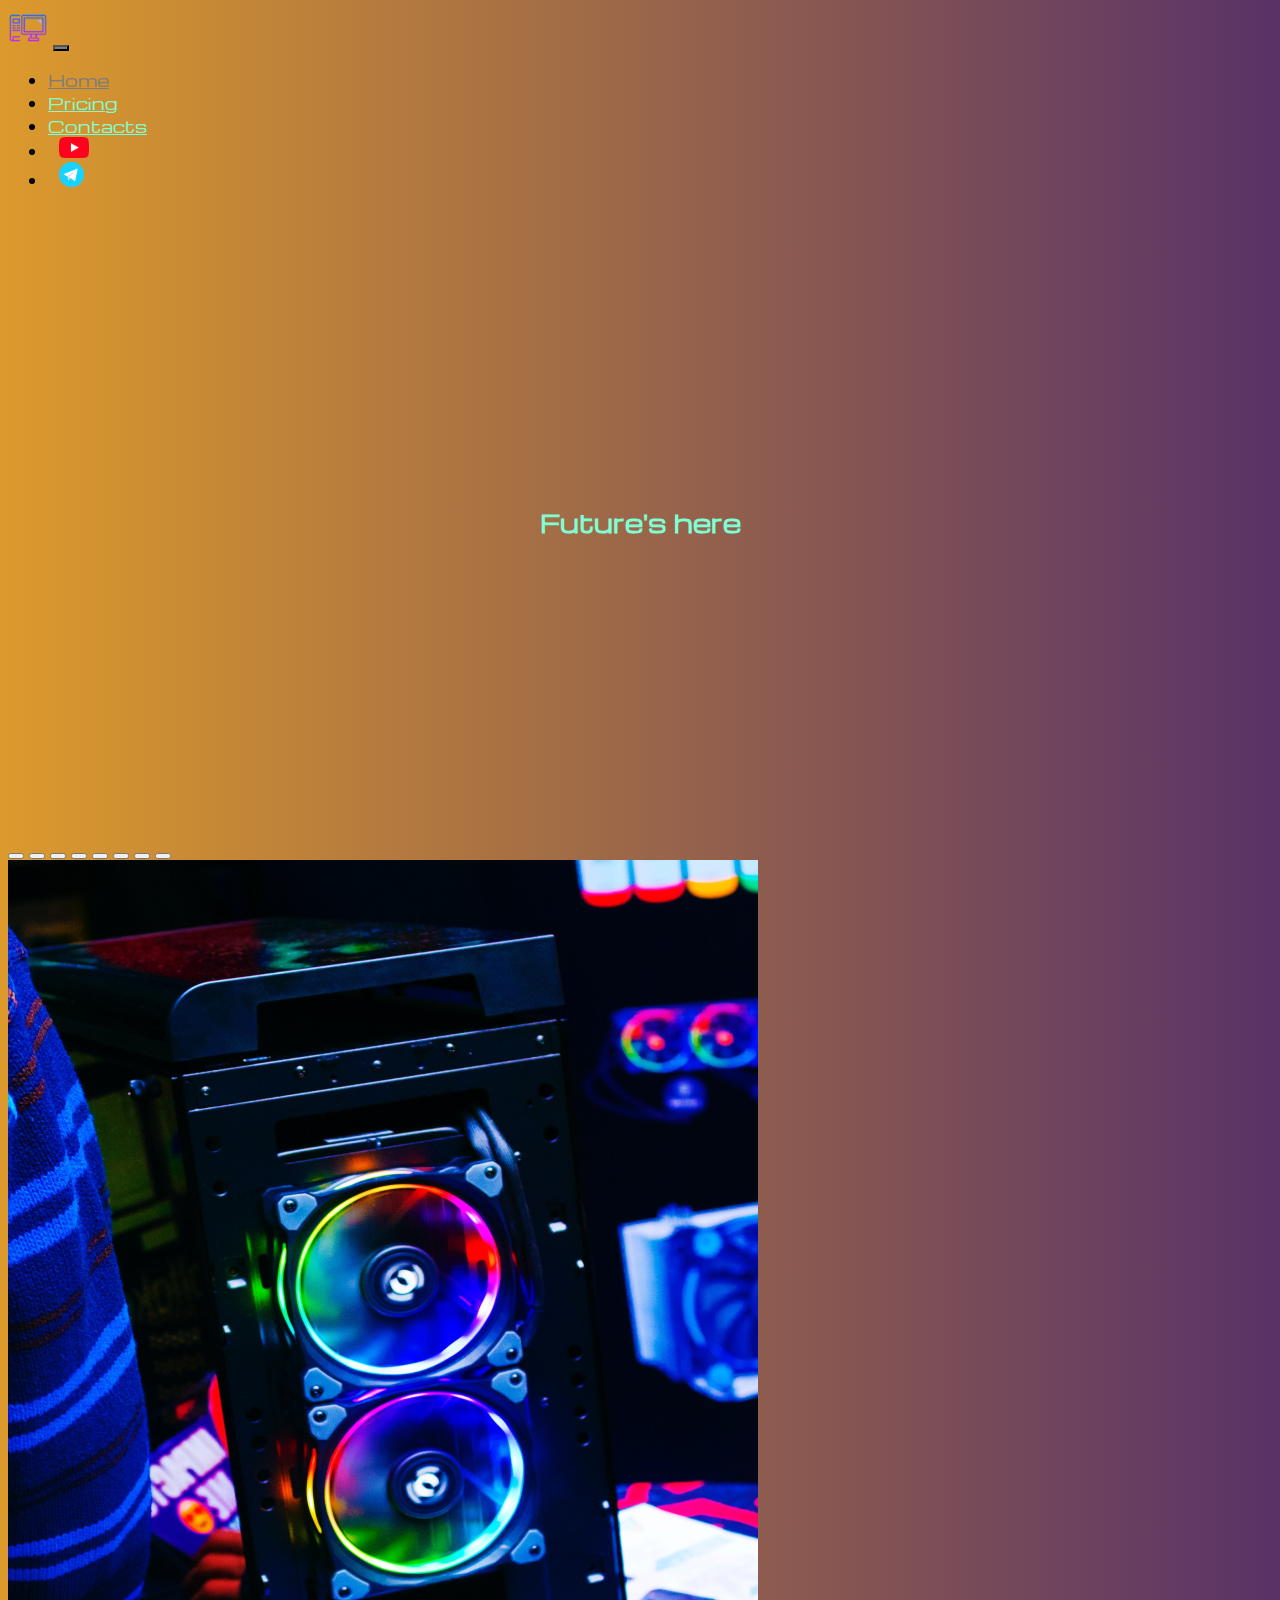
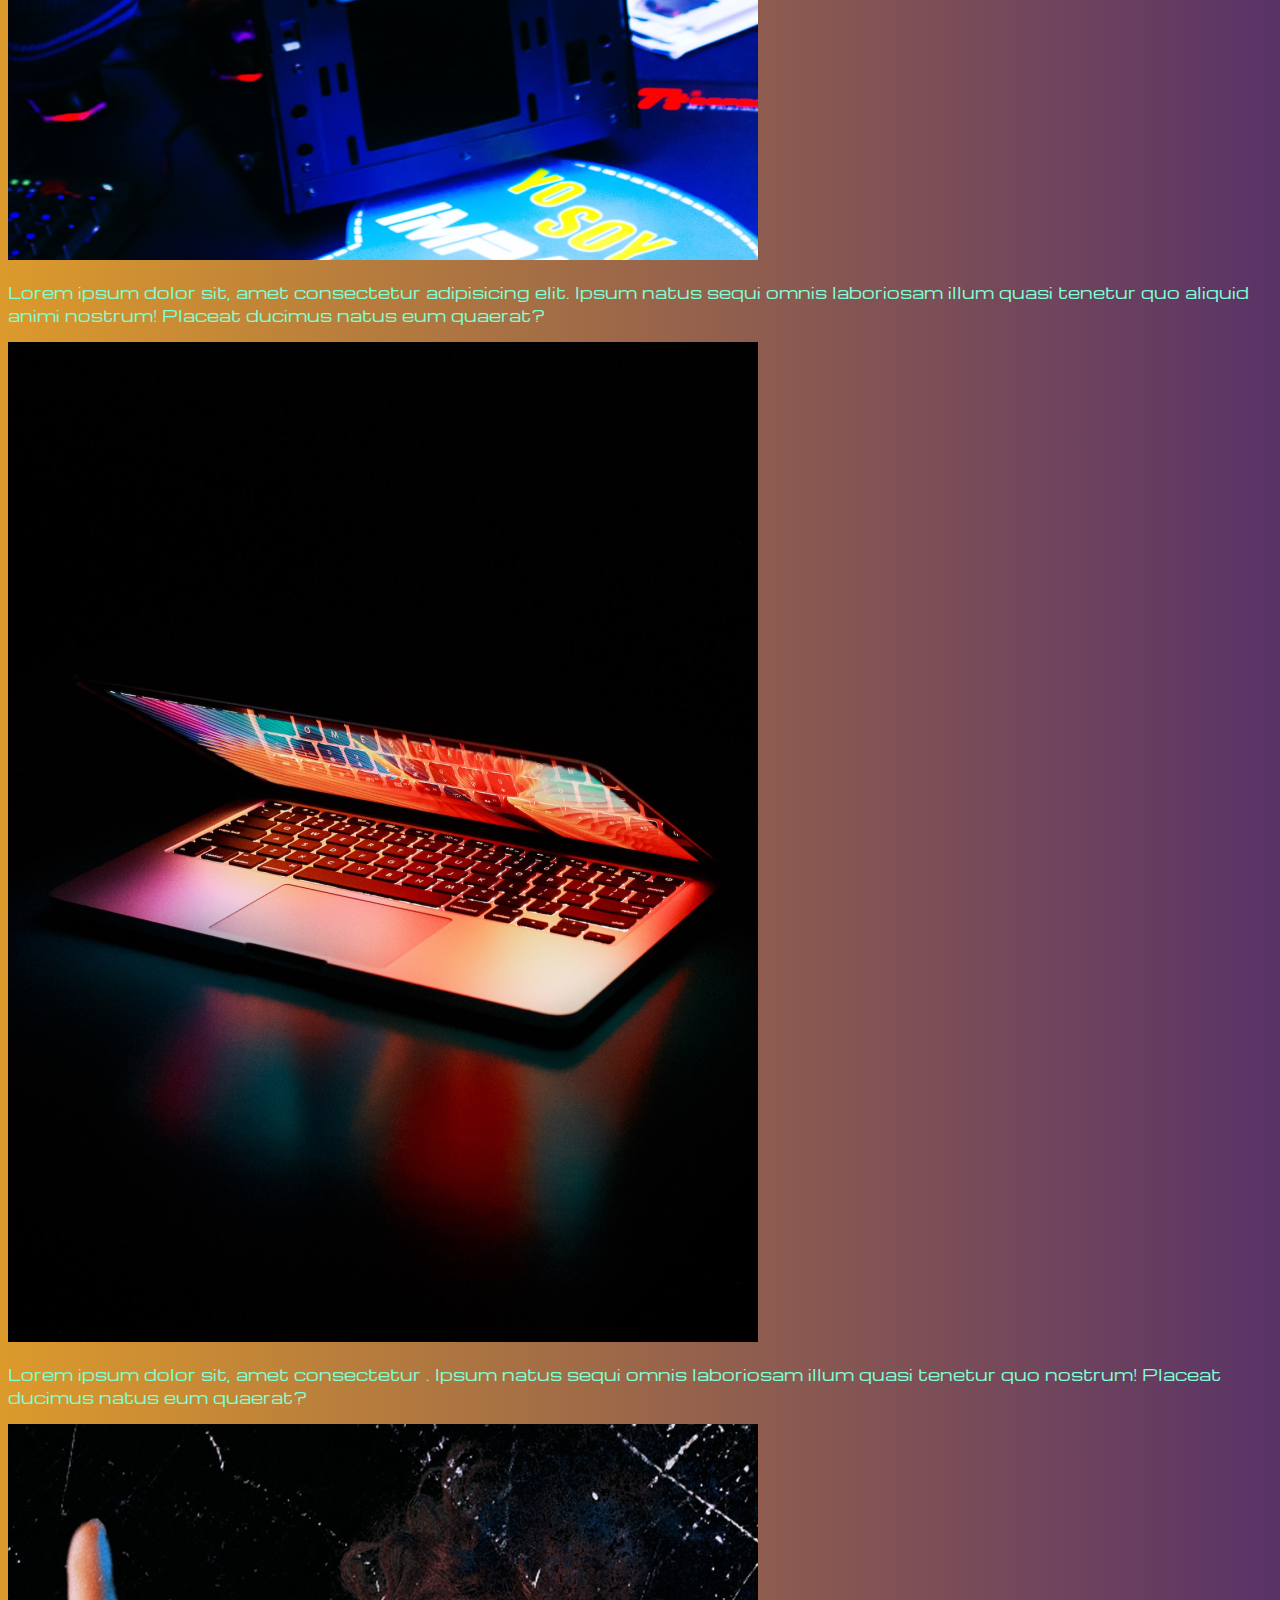
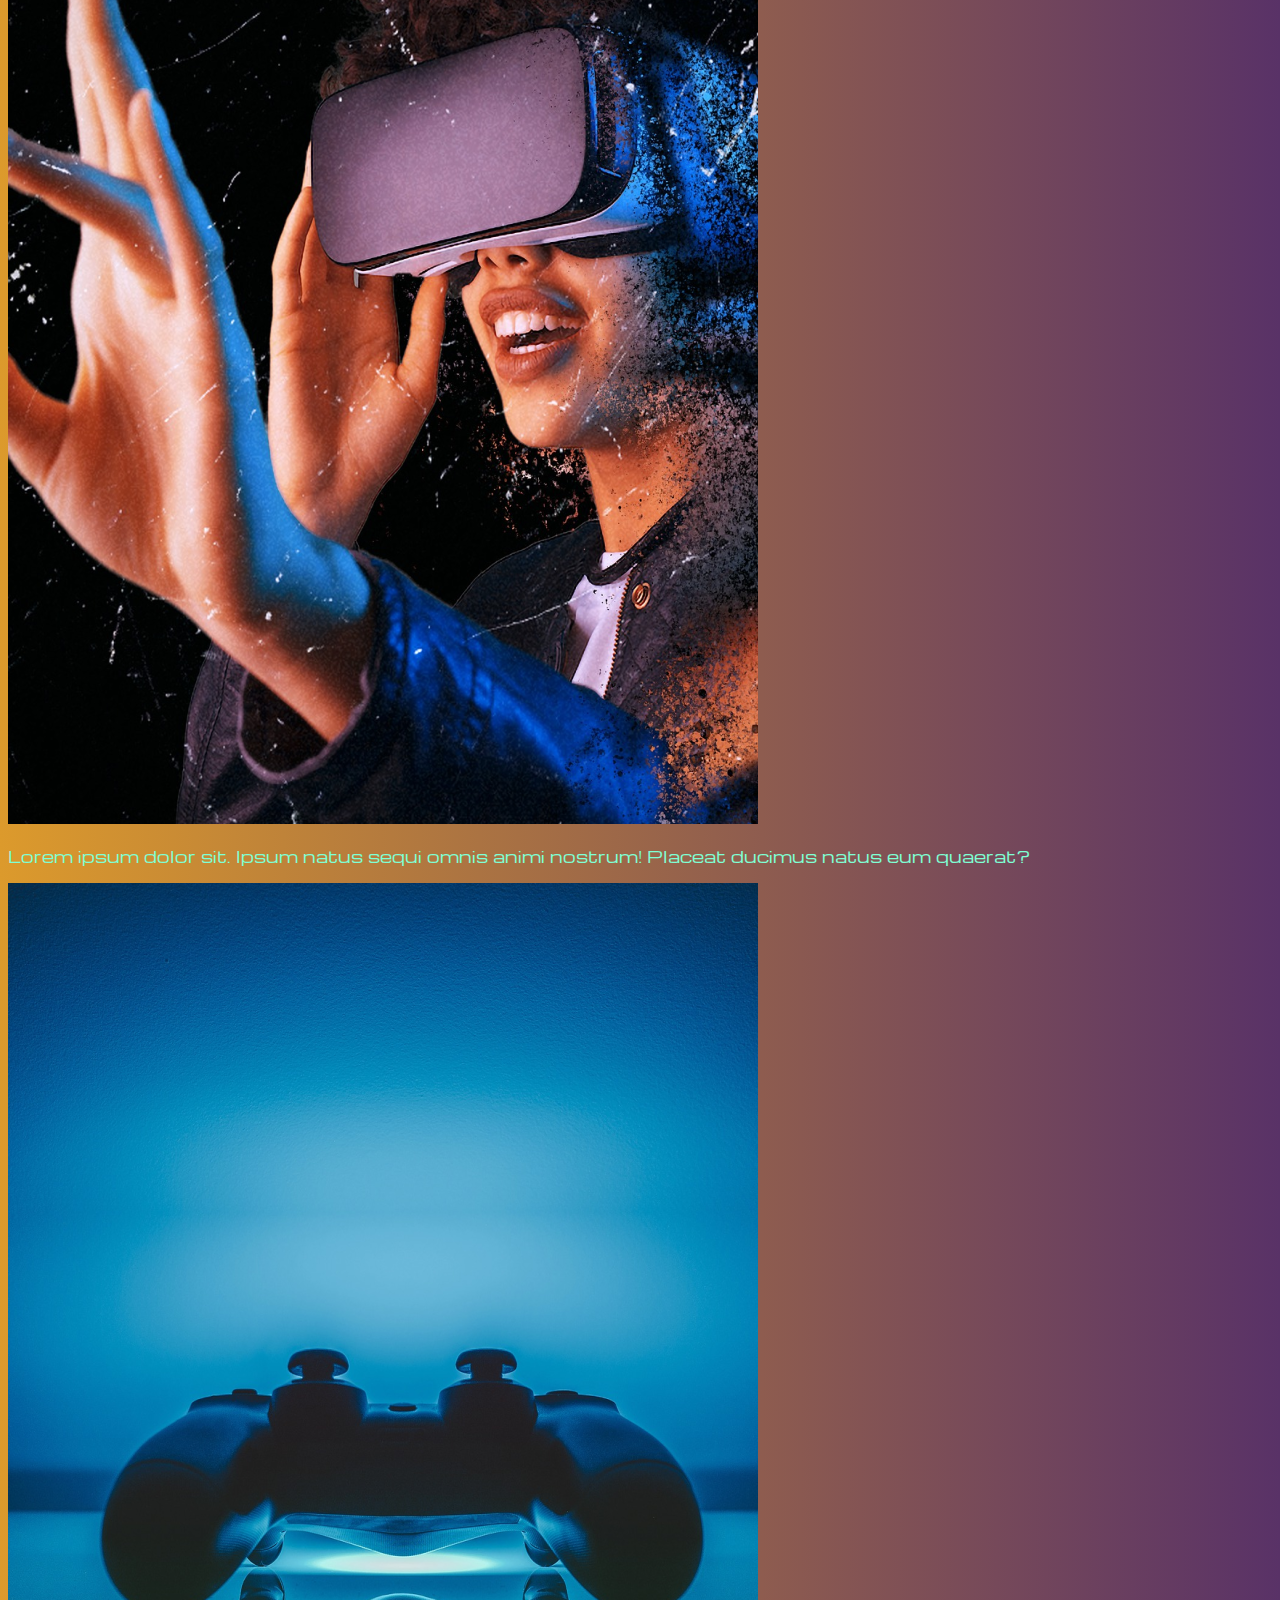
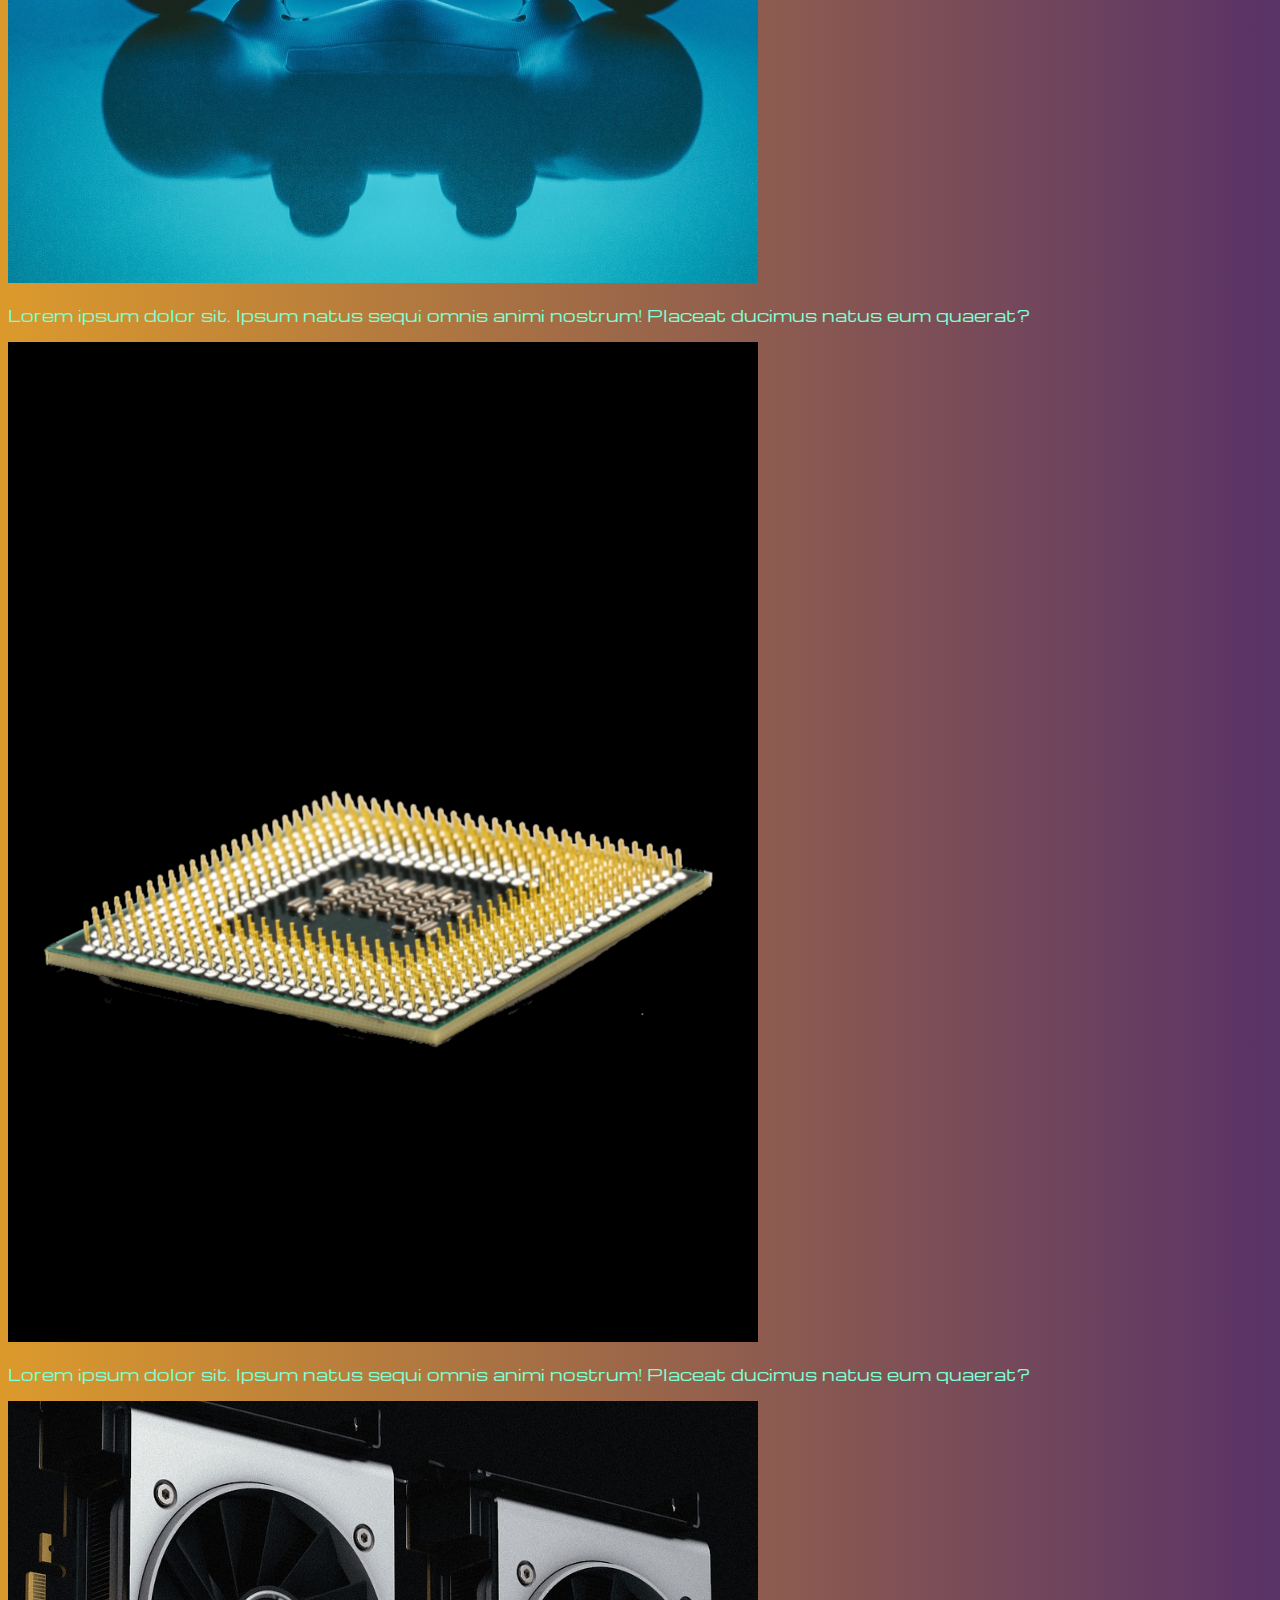
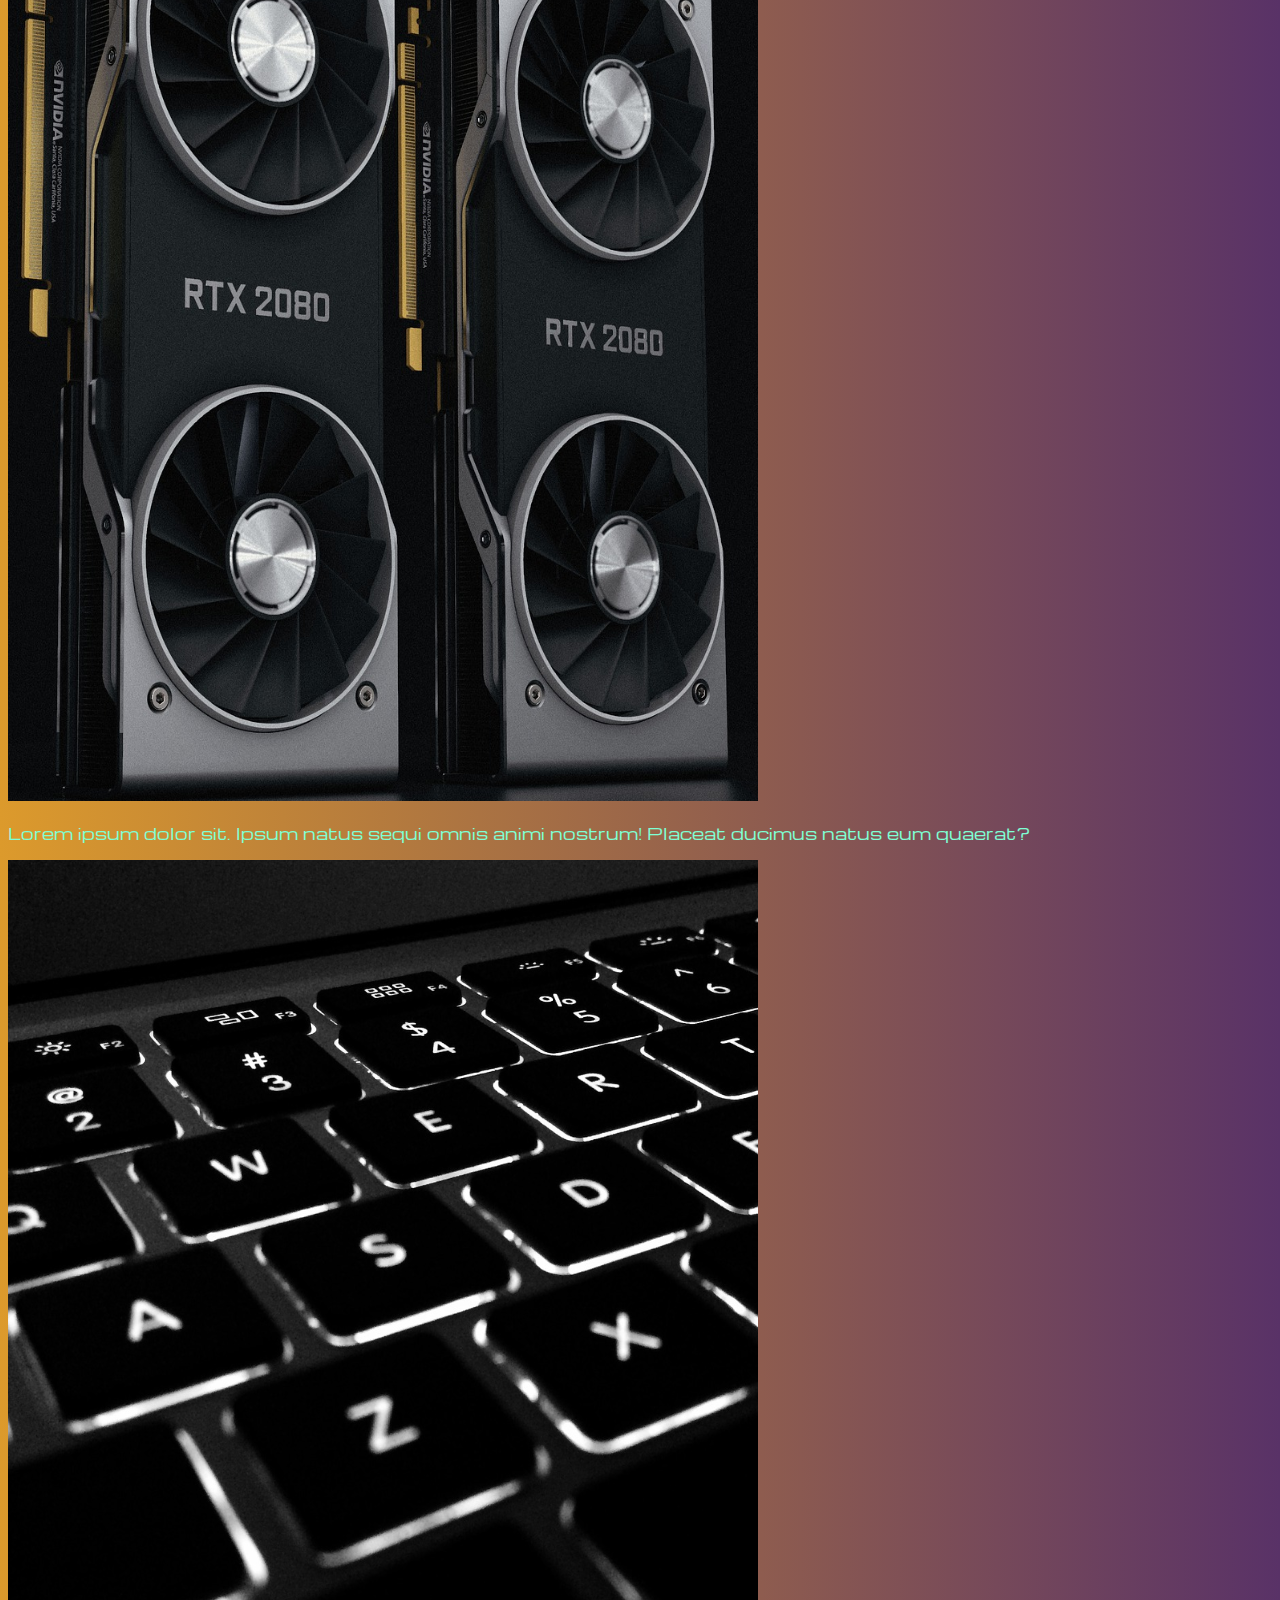
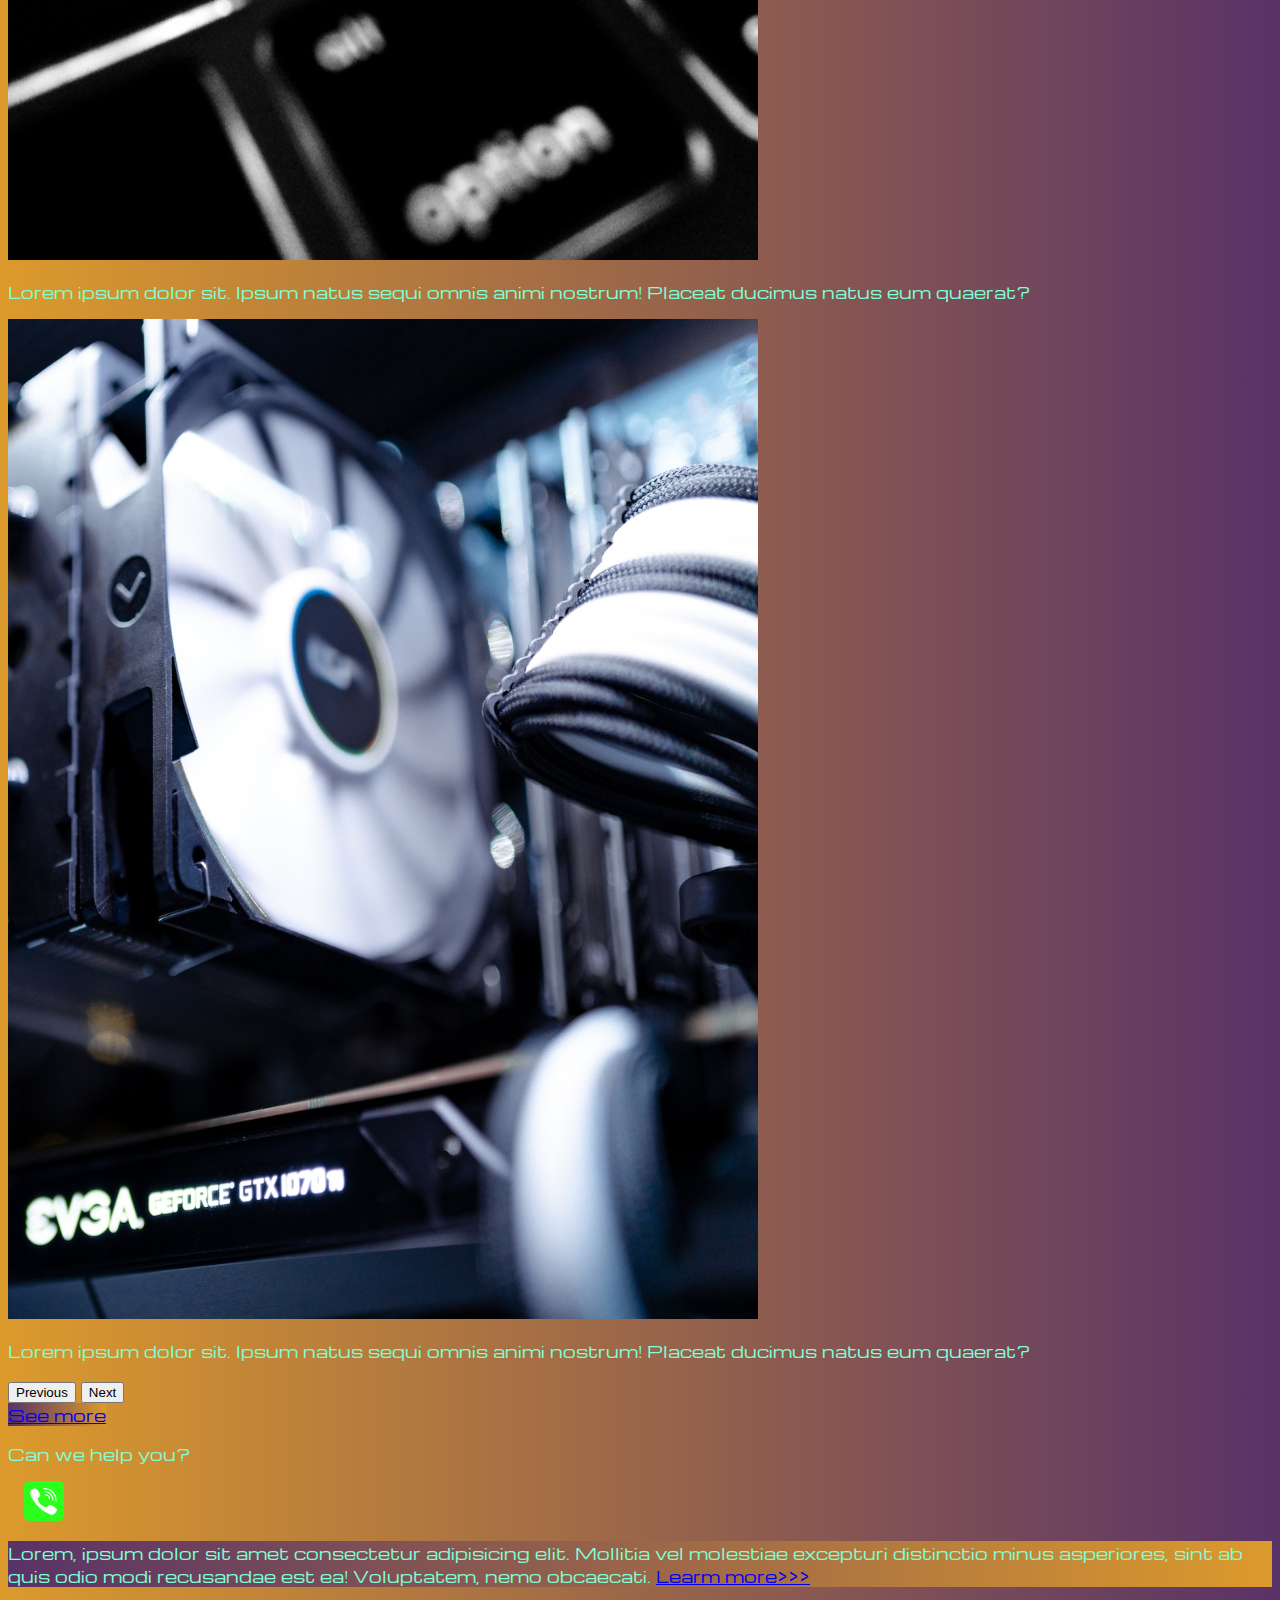
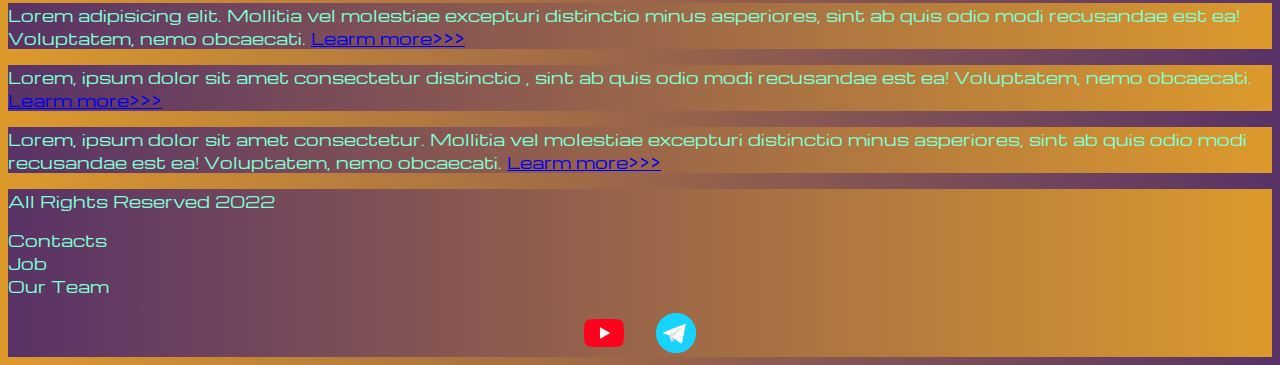
==== index.html @ 7f2c0e52 "Add files via upload" ====
<!DOCTYPE html>
<html lang="en">

<head>
    <meta charset="UTF-8">
    <meta http-equiv="X-UA-Compatible" content="IE=edge">
    <meta name="viewport" content="width=device-width, initial-scale=1.0">
    <link href="https://cdn.jsdelivr.net/npm/bootstrap@5.2.3/dist/css/bootstrap.min.css" rel="stylesheet"
        integrity="sha384-rbsA2VBKQhggwzxH7pPCaAqO46MgnOM80zW1RWuH61DGLwZJEdK2Kadq2F9CUG65" crossorigin="anonymous">
    <link rel="stylesheet" href="source/styles/mycss.css">
    <link rel="stylesheet" href="source/styles/bgvideo.css">

    <link rel="apple-touch-icon" sizes="180x180" href="source/files/apple-touch-icon.png">
    <link rel="icon" type="image/png" sizes="32x32" href="source/files/favicon-32x32.png">
    <link rel="icon" type="image/png" sizes="16x16" href="source/files/favicon-16x16.png">
    <link rel="manifest" href="source/files/site.webmanifest">
    <title>Best PC</title>
</head>

<body>
    <header>
        <nav class="navbar navbar-expand-lg bg-dark">
            <div class="container-fluid">
                <a class="navbar-brand" href="/"><img src="source/files/logo1.png" alt="logo"></a>
                <button class="navbar-toggler" type="button" data-bs-toggle="collapse" data-bs-target="#navbarNav"
                    aria-controls="navbarNav" aria-expanded="false" aria-label="Toggle navigation">
                    <span class="navbar-toggler-icon"></span>
                </button>
                <div class="collapse navbar-collapse" id="navbarNav">
                    <ul class="navbar-nav">
                        <li class="nav-item">
                            <a class="nav-link active" aria-current="page" href="/">Home</a>
                        </li>
                        <li class="nav-item">
                            <a class="nav-link" href="pricing.html">Pricing</a>
                        </li>
                        <li class="nav-item">
                            <a class="nav-link" href="#footer">Contacts</a>
                        </li>
                        <li class="nav-item">
                            <a class="nav-link" href="pricing.html">
                                <img style="width: 30px; margin-inline: 0.7em;" src="source/files/yt.png" alt="">
                            </a>
                        </li>
                        <li class="nav-item">
                            <a class="nav-link" href="pricing.html">
                                <img style="width: 25px; margin-inline: 0.7em;" src="source/files/tg.png" alt="">
                            </a>
                        </li>
                    </ul>
                </div>
            </div>
        </nav>
    </header>

    <section>
        <div class="bgvideo">
            <video src="source/files/coverr-coding-on-a-laptop-2116-1080p.mp4" type="video/mp4" autoplay muted loop></video>
            <div class="video-text">
                <h2>Future's here</h2>
            </div>
        </div>

        <div class="container-fluid mt-4">
            <div class="row">
                <div class="col-lg-1">
                </div>

                <div class="col-lg-8 col-md-12">
                    <div class="row">
                        <div id="carouselExampleIndicators" class="carousel slide" data-bs-ride="true">
                            <div class="carousel-indicators">
                                <button type="button" data-bs-target="#carouselExampleIndicators" data-bs-slide-to="0"
                                    class="active" aria-current="true" aria-label="Slide 1"></button>
                                <button type="button" data-bs-target="#carouselExampleIndicators" data-bs-slide-to="1"
                                    aria-label="Slide 2"></button>
                                <button type="button" data-bs-target="#carouselExampleIndicators" data-bs-slide-to="2"
                                    aria-label="Slide 3"></button>
                                <button type="button" data-bs-target="#carouselExampleIndicators" data-bs-slide-to="3"
                                    aria-label="Slide 4"></button>
                                <button type="button" data-bs-target="#carouselExampleIndicators" data-bs-slide-to="4"
                                    aria-label="Slide 5"></button>
                                <button type="button" data-bs-target="#carouselExampleIndicators" data-bs-slide-to="5"
                                    aria-label="Slide 6"></button>
                                <button type="button" data-bs-target="#carouselExampleIndicators" data-bs-slide-to="6"
                                    aria-label="Slide 7"></button>
                                <button type="button" data-bs-target="#carouselExampleIndicators" data-bs-slide-to="7"
                                    aria-label="Slide 8"></button>
                            </div>
                            <div class="carousel-inner">

                                <div class="carousel-item active">
                                    <div class="d-block w-100">
                                        <div class="row">
                                            <div class="col-lg-6 col-md-6">
                                                <img src="source/images/gaming pc.png" class="w-100" alt="">
                                            </div>
                                            <div class="col-lg-6 col-md-6 slide-text">
                                                <p>Lorem ipsum dolor sit, amet consectetur adipisicing elit. Ipsum natus
                                                    sequi omnis laboriosam illum quasi tenetur quo aliquid animi
                                                    nostrum! Placeat ducimus natus eum quaerat?</p>
                                            </div>
                                        </div>
                                    </div>
                                </div>

                                <div class="carousel-item">
                                    <div class="d-block w-100">
                                        <div class="row">
                                            <div class="col-lg-6 col-md-6">
                                                <img src="source/images/laptop.png" class="w-100" alt="">
                                            </div>
                                            <div class="col-lg-6 col-md-6 slide-text">
                                                <p>Lorem ipsum dolor sit, amet consectetur . Ipsum natus sequi omnis
                                                    laboriosam illum quasi tenetur quo nostrum! Placeat ducimus natus
                                                    eum quaerat?</p>
                                            </div>
                                        </div>
                                    </div>
                                </div>

                                <div class="carousel-item">
                                    <div class="d-block w-100">
                                        <div class="row">
                                            <div class="col-lg-6 col-md-6">
                                                <img src="source/images/vr.png" class="w-100" alt="">
                                            </div>
                                            <div class="col-lg-6 col-md-6 slide-text">
                                                <p>Lorem ipsum dolor sit. Ipsum natus sequi omnis animi nostrum! Placeat
                                                    ducimus natus eum quaerat?</p>
                                            </div>
                                        </div>
                                    </div>
                                </div>

                                <div class="carousel-item">
                                    <div class="d-block w-100">
                                        <div class="row">
                                            <div class="col-lg-6 col-md-6">
                                                <img src="source/images/controller.png" class="w-100" alt="">
                                            </div>
                                            <div class="col-lg-6 col-md-6 slide-text">
                                                <p>Lorem ipsum dolor sit. Ipsum natus sequi omnis animi nostrum! Placeat
                                                    ducimus natus eum quaerat?</p>
                                            </div>
                                        </div>
                                    </div>
                                </div>

                                <div class="carousel-item">
                                    <div class="d-block w-100">
                                        <div class="row">
                                            <div class="col-lg-6 col-md-6">
                                                <img src="source/images/cpu.png" class="w-100" alt="">
                                            </div>
                                            <div class="col-lg-6 col-md-6 slide-text">
                                                <p>Lorem ipsum dolor sit. Ipsum natus sequi omnis animi nostrum! Placeat
                                                    ducimus natus eum quaerat?</p>
                                            </div>
                                        </div>
                                    </div>
                                </div>

                                <div class="carousel-item">
                                    <div class="d-block w-100">
                                        <div class="row">
                                            <div class="col-lg-6 col-md-6">
                                                <img src="source/images/gpu.png" class="w-100" alt="">
                                            </div>
                                            <div class="col-lg-6 col-md-6 slide-text">
                                                <p>Lorem ipsum dolor sit. Ipsum natus sequi omnis animi nostrum! Placeat
                                                    ducimus natus eum quaerat?</p>
                                            </div>
                                        </div>
                                    </div>
                                </div>

                                <div class="carousel-item">
                                    <div class="d-block w-100">
                                        <div class="row">
                                            <div class="col-lg-6 col-md-6">
                                                <img src="source/images/acc.png" class="w-100" alt="">
                                            </div>
                                            <div class="col-lg-6 col-md-6 slide-text">
                                                <p>Lorem ipsum dolor sit. Ipsum natus sequi omnis animi nostrum! Placeat
                                                    ducimus natus eum quaerat?</p>
                                            </div>
                                        </div>
                                    </div>
                                </div>

                                <div class="carousel-item">
                                    <div class="d-block w-100">
                                        <div class="row">
                                            <div class="col-lg-6 col-md-6">
                                                <img src="source/images/other.png" class="w-100" alt="">
                                            </div>
                                            <div class="col-lg-6 col-md-6 slide-text">
                                                <p>Lorem ipsum dolor sit. Ipsum natus sequi omnis animi nostrum! Placeat
                                                    ducimus natus eum quaerat?</p>
                                            </div>
                                        </div>
                                    </div>
                                </div>

                            </div>
                            <button class="carousel-control-prev" type="button"
                                data-bs-target="#carouselExampleIndicators" data-bs-slide="prev">
                                <span class="carousel-control-prev-icon" aria-hidden="true"></span>
                                <span class="visually-hidden">Previous</span>
                            </button>
                            <button class="carousel-control-next" type="button"
                                data-bs-target="#carouselExampleIndicators" data-bs-slide="next">
                                <span class="carousel-control-next-icon" aria-hidden="true"></span>
                                <span class="visually-hidden">Next</span>
                            </button>
                        </div>

                        <div class="col-lg-12 col-md-12 text-center mt-5">
                            <a class="btn btn-outline-warning btn-lg" href="pricing.html" role="button">See more</a>
                        </div>
                        <div class="col-lg-12 col-md-12 text-center mt-5">
                            <p>Can we help you?</p>
                        </div>
                        <div class="col-lg-12 col-md-12 text-center">
                            <a href="#"><img class="call-anim" style="width: 40px; margin-inline: 1em;"
                                    src="source/files/phone.png" alt=""></a>
                        </div>

                    </div>
                </div>

                <div class="col-lg-3 col-md-12">
                    <div class="row px-3">
                        <div class="col-lg-12 sidebar my-4">
                            <p>Lorem, ipsum dolor sit amet consectetur adipisicing elit. Mollitia vel molestiae
                                excepturi distinctio minus asperiores, sint ab quis odio modi recusandae est ea!
                                Voluptatem, nemo obcaecati. <a href="#">Learm more>>></a></p>
                        </div>
                        <div class="col-lg-12 sidebar my-4">
                            <p>Lorem adipisicing elit. Mollitia vel molestiae excepturi distinctio minus asperiores,
                                sint ab quis odio modi recusandae est ea! Voluptatem, nemo obcaecati. <a href="#">Learm
                                    more>>></a></p>
                        </div>
                        <div class="col-lg-12 sidebar my-4">
                            <p>Lorem, ipsum dolor sit amet consectetur distinctio , sint ab quis odio modi recusandae
                                est ea! Voluptatem, nemo obcaecati. <a href="#">Learm more>>></a></p>
                        </div>
                        <div class="col-lg-12 sidebar my-4">
                            <p>Lorem, ipsum dolor sit amet consectetur. Mollitia vel molestiae excepturi distinctio
                                minus asperiores, sint ab quis odio modi recusandae est ea! Voluptatem, nemo obcaecati.
                                <a href="#">Learm more>>></a>
                            </p>
                        </div>
                    </div>
                </div>
            </div>

        </div>
    </section>

    <footer class="mt-4" id="footer">
        <div class="container-fluid">
            <div class="row">

                <div class="col-lg-4 col-md-12 footer-text text-center">
                    <p>All Rights Reserved 2022</p>
                </div>
                <div class="col-lg-4 col-md-12 footer-text text-center">
                    <p>Contacts<br>Job<br>Our Team</p>
                </div>
                <div class="col-lg-4 col-md-12 media-links">
                    <a href="#" target="_blank"><img style="width: 40px; margin-inline: 1em;" src="source/files/yt.png"
                            alt=""></a>
                    <a href="#" target="_blank"><img style="width: 40px; margin-inline: 1em;" src="source/files/tg.png"
                            alt=""></a>
                </div>
            </div>
        </div>
    </footer>

    <script src="https://cdn.jsdelivr.net/npm/bootstrap@5.2.3/dist/js/bootstrap.bundle.min.js"
        integrity="sha384-kenU1KFdBIe4zVF0s0G1M5b4hcpxyD9F7jL+jjXkk+Q2h455rYXK/7HAuoJl+0I4"
        crossorigin="anonymous"></script>
</body>

</html>
---- source/styles/mycss.css ----
@import url('https://fonts.googleapis.com/css2?family=Michroma&display=swap');

body {
    font-family: 'Michroma', sans-serif;
    background: linear-gradient(90deg, #DC9A2C 0%, #593267 100%);
}

p {
    color: aquamarine;
}

.nav-link {
    color: aquamarine;
}

.navbar-nav .nav-link.active {
    color: rgb(124, 124, 124);
}

.navbar-brand img {
    width: 40px;
}

.navbar-toggler {
    background-color: rgb(124, 124, 124);
}

.sidebar {
    color: aquamarine;
    background: linear-gradient(270deg, #DC9A2C 0%, #593267 100%);
}

.card {
    background: linear-gradient(270deg, #DC9A2C 0%, #593267 100%);
    color: aquamarine;
}

.card a {
    text-decoration: none;
    color: inherit;
}

footer {
    background: linear-gradient(270deg, #DC9A2C 0%, #593267 100%);
}

.slide-text,
.footer-text {
    color: aquamarine;
    margin: auto auto;
}

.media-links {
    display: flex;
    justify-content: center;
    align-items: center;
}

.call-anim {
    animation: myAnim 2s ease 0s infinite normal forwards;
}

.btn-outline-warning {
    background: linear-gradient(270deg, #DC9A2C 0%, #593267 100%);
    --bs-btn-hover-color: aquamarine;
}

@keyframes myAnim {
	0%,
	100% {
		transform: translateX(0%);
		transform-origin: 50% 50%;
	}

	15% {
		transform: translateX(-30px) rotate(6deg);
	}

	30% {
		transform: translateX(15px) rotate(-6deg);
	}

	45% {
		transform: translateX(-15px) rotate(3.6deg);
	}

	60% {
		transform: translateX(9px) rotate(-2.4deg);
	}

	75% {
		transform: translateX(-6px) rotate(1.2deg);
	}
}

@media (max-width: 767px) {
    .carousel-indicators {
        display: none;
    }
}
---- source/styles/bgvideo.css ----
.bgvideo {
    height: 70vh;
    width: 100%;
    position: relative;
    display: flex;
    justify-content: center;
    align-items: center;
}

.bgvideo video {
    height: 70vh;
    width: 100%;
    position: absolute;
    top: 0;
    left: 0;
    object-fit: cover;
    z-index: 1;
}

.video-text {
    color: aquamarine;
    z-index: 2;
}
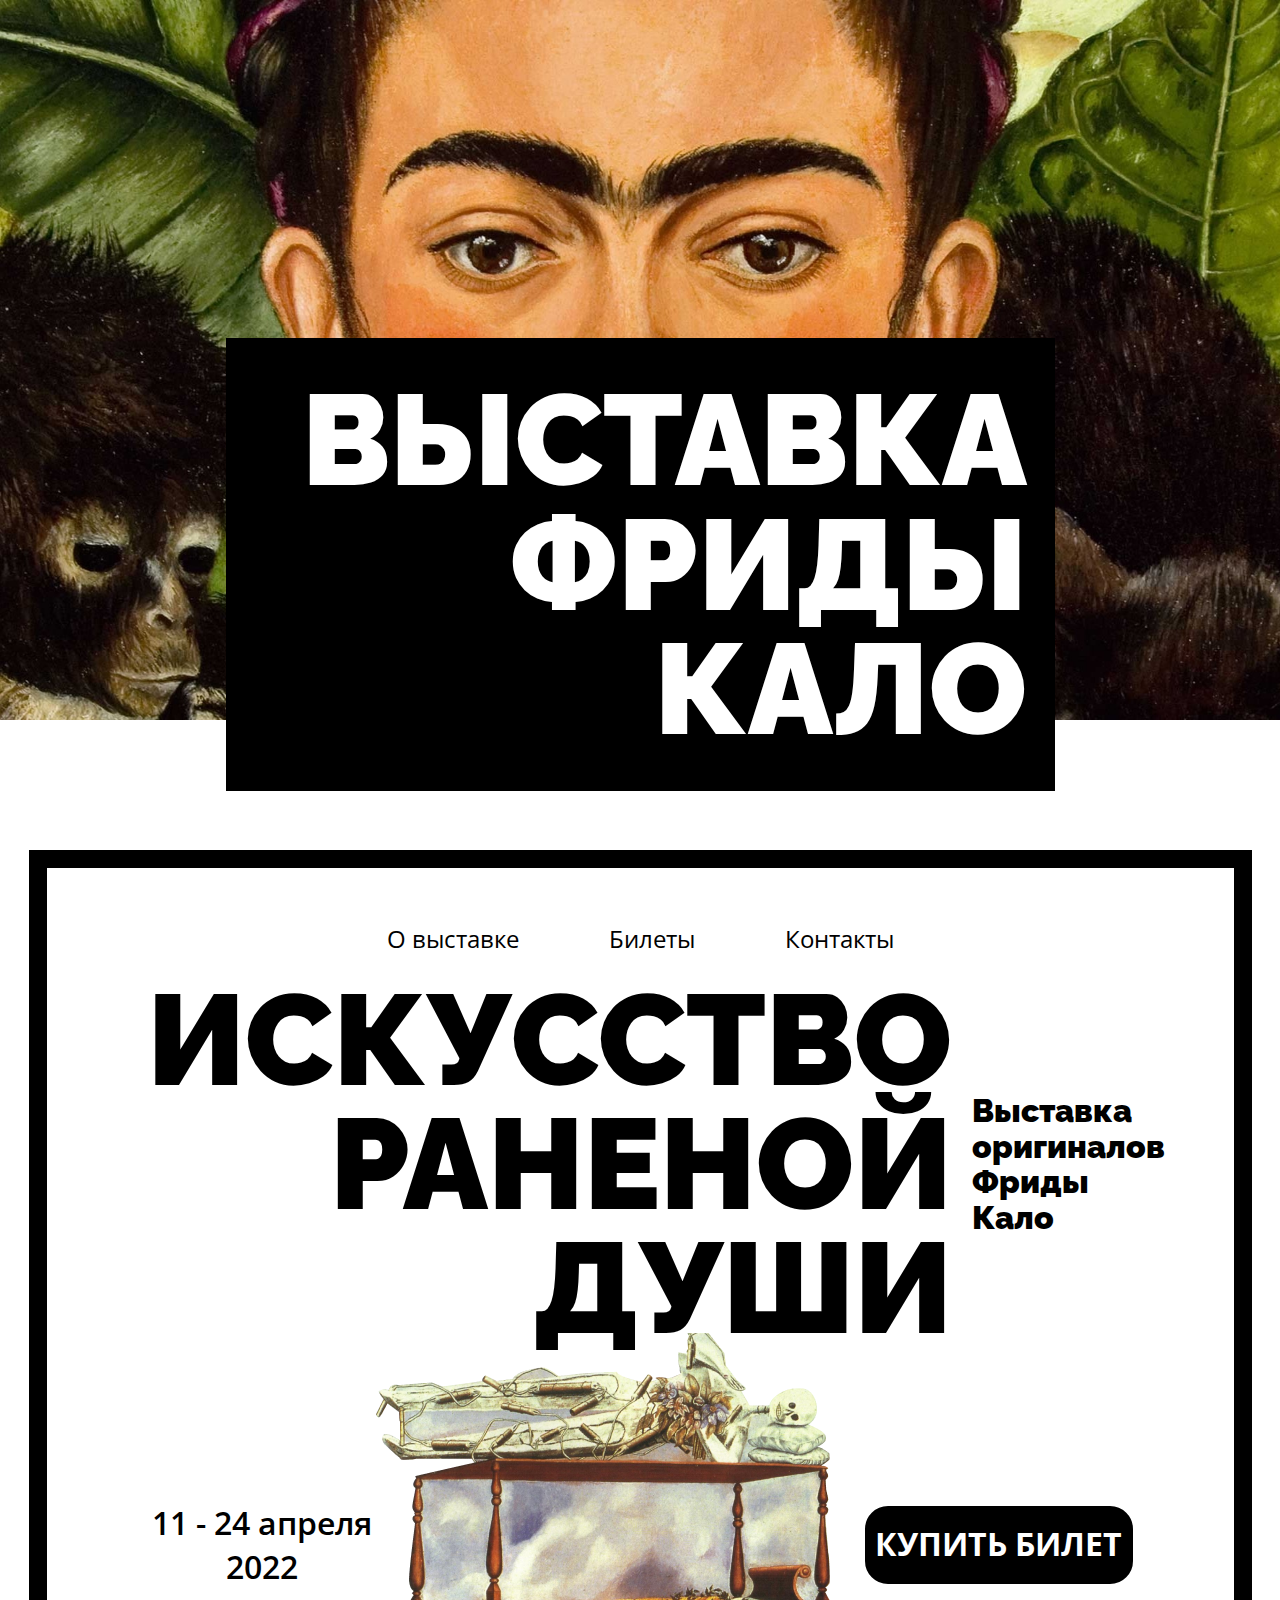
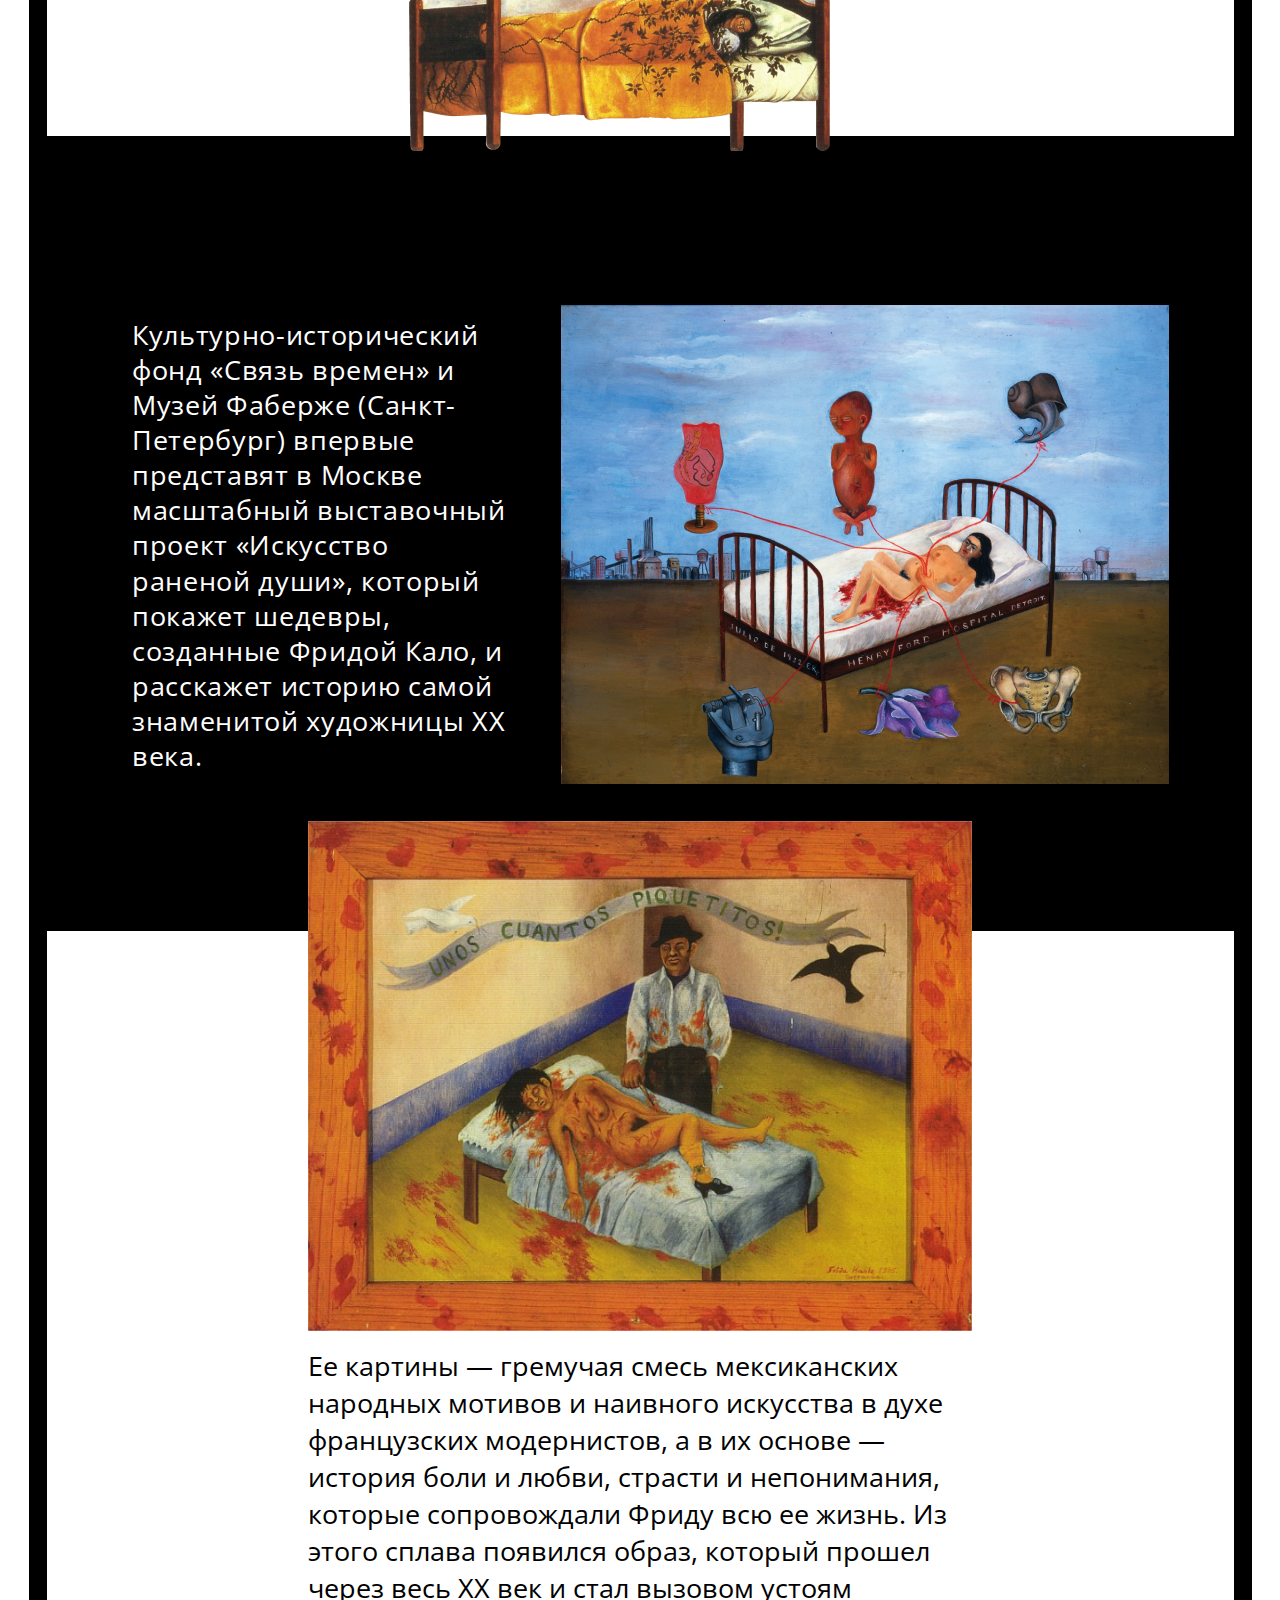
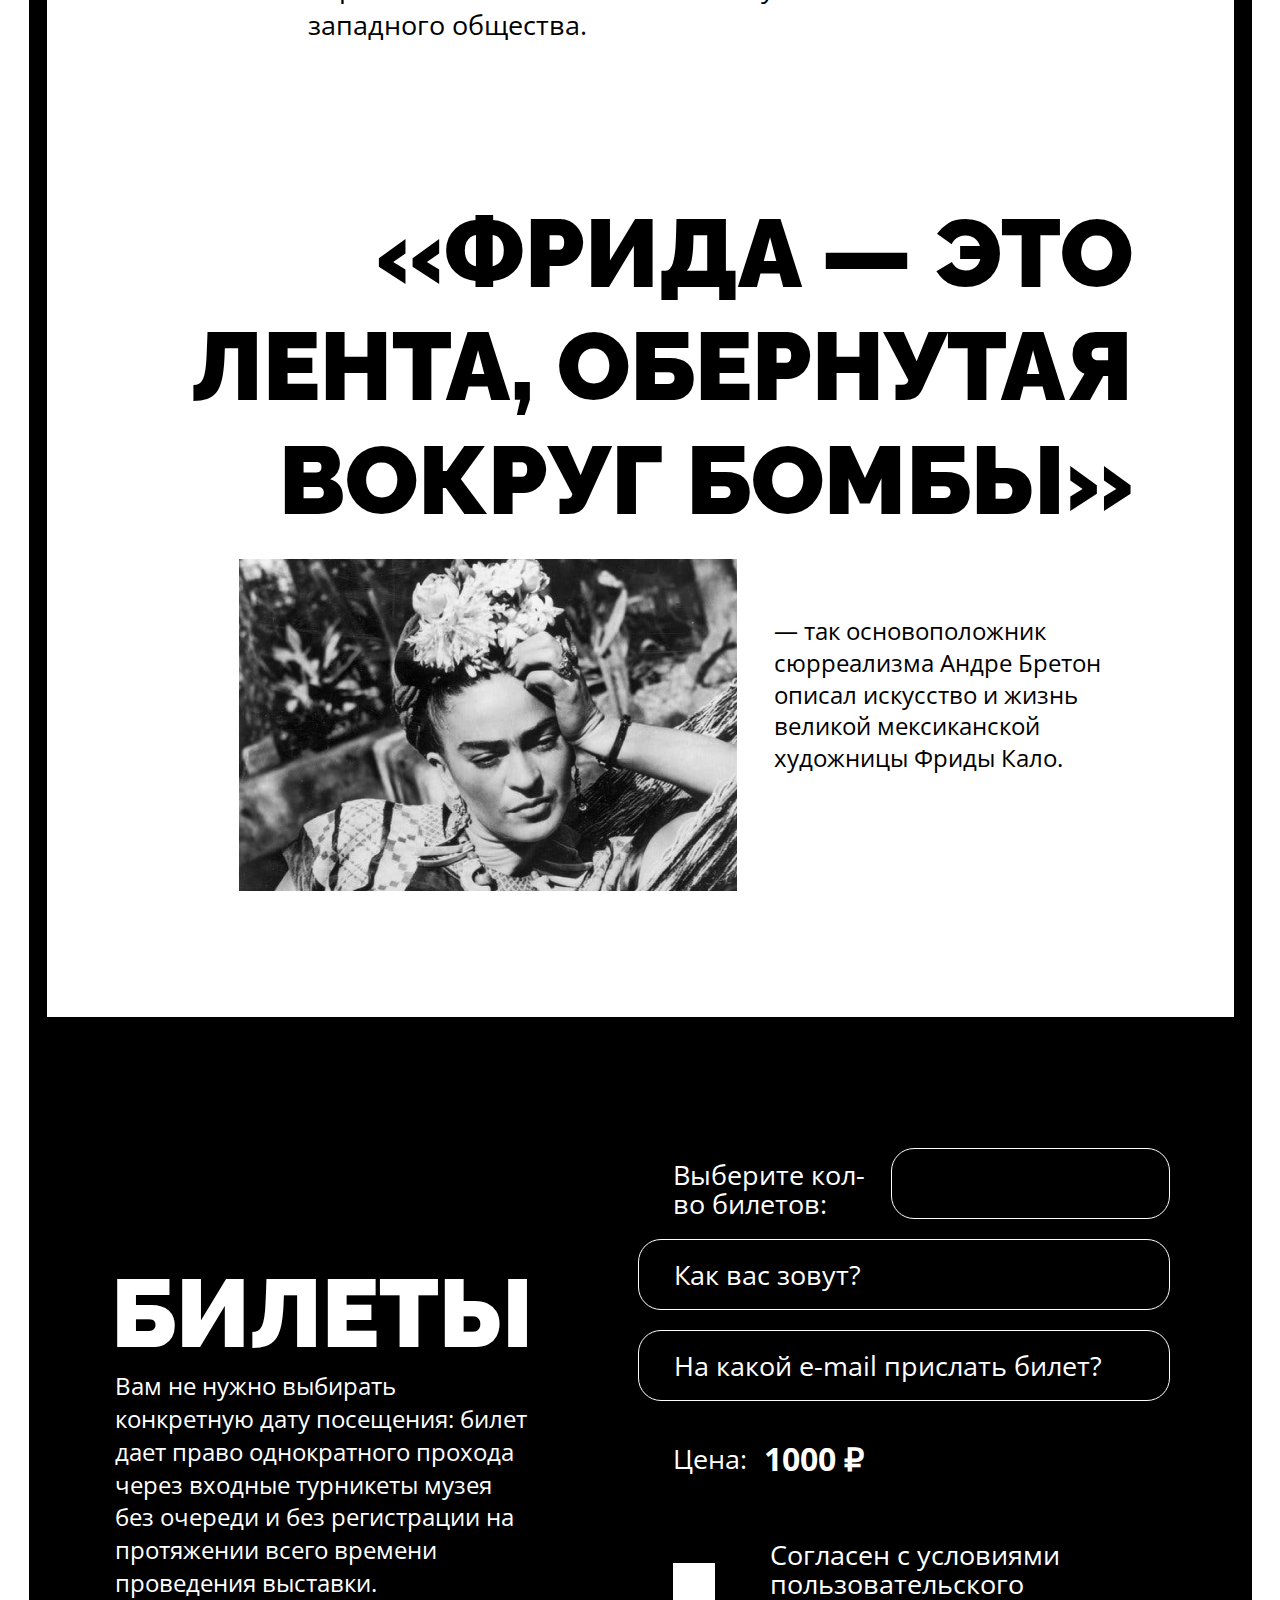
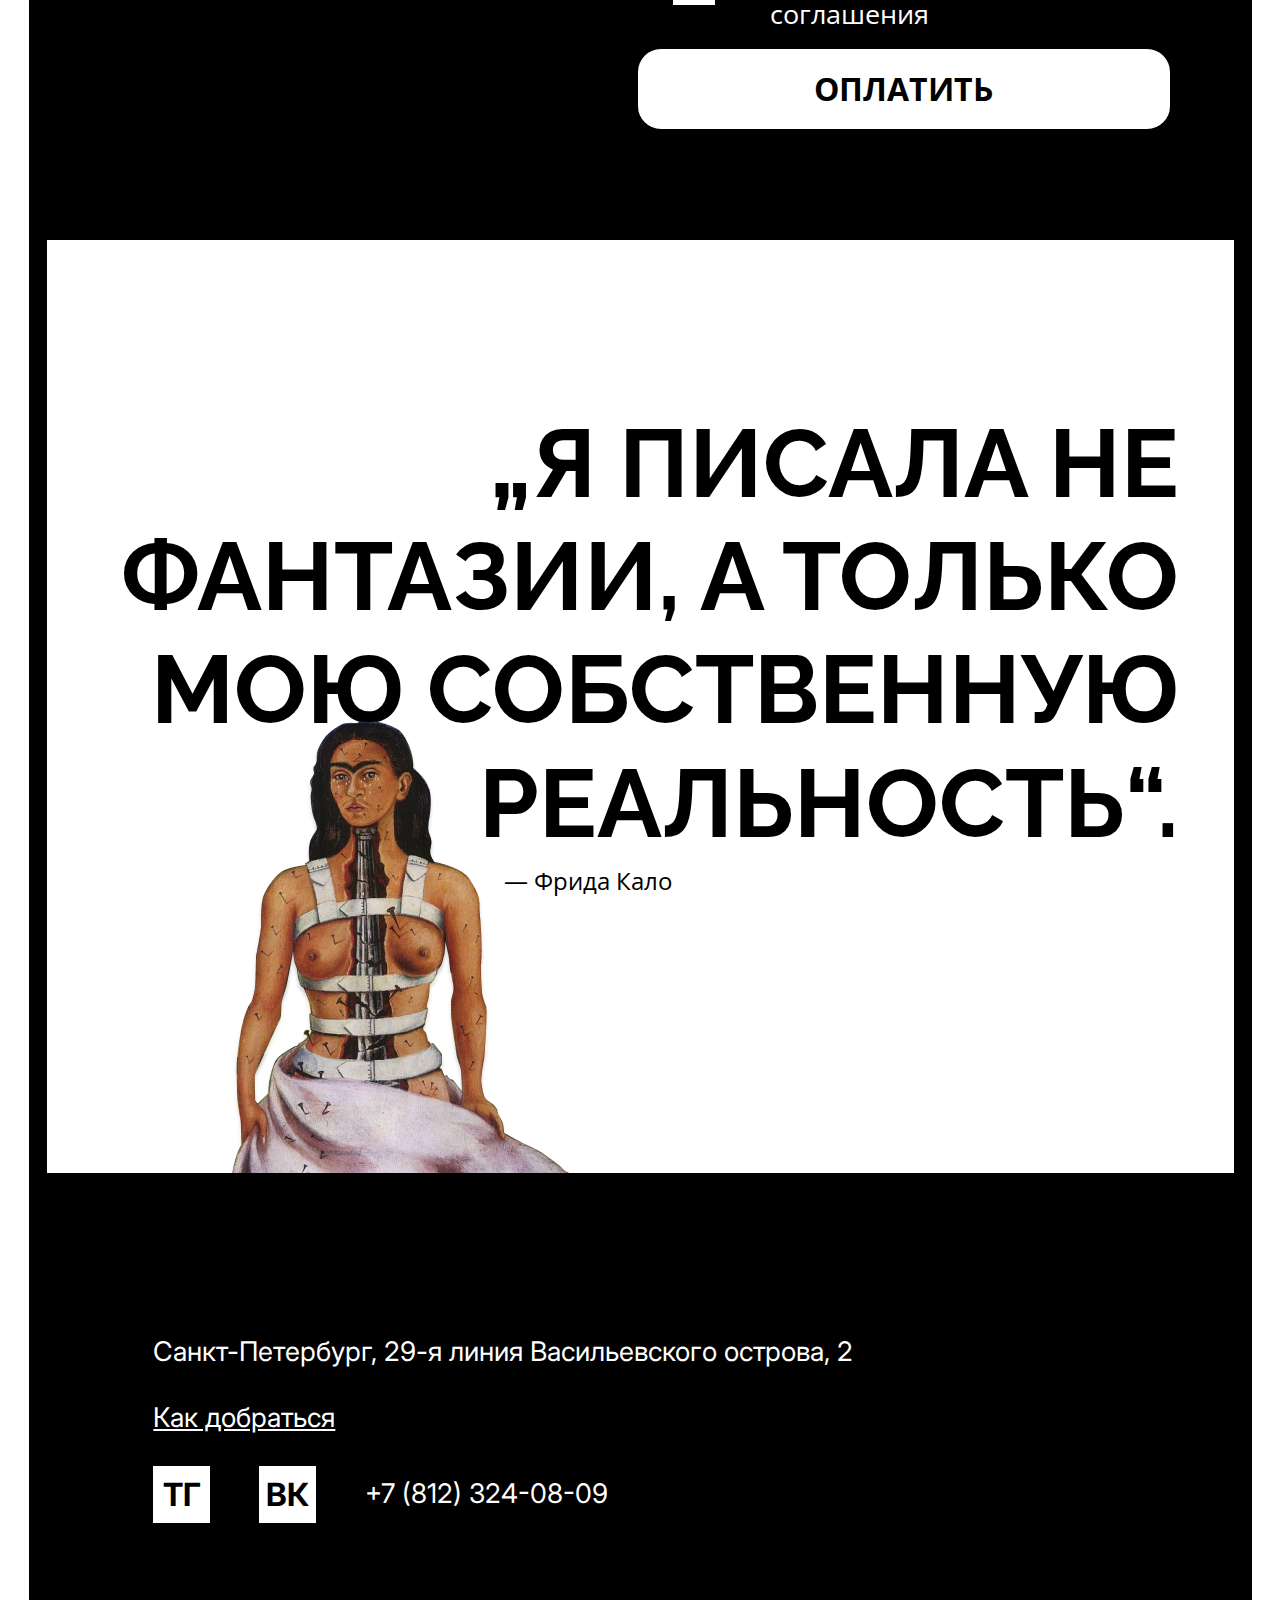
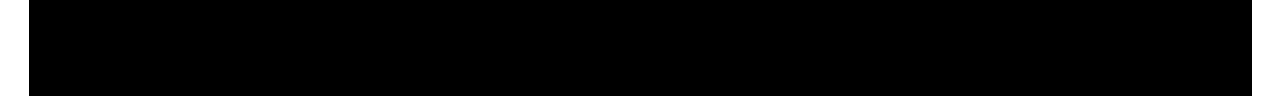
==== commit a7a9dfa1: "Add files via upload" ====
--- a/index.html
+++ b/index.html
@@ -1,287 +1,119 @@
 <!DOCTYPE html>
-<html lang="en">
+<html lang="ru">
 
 <head>
     <meta charset="UTF-8">
     <meta http-equiv="X-UA-Compatible" content="IE=edge">
-    <meta name="viewport" content="width=device-width, initial-scale=1.0">
-    <link href="https://cdn.jsdelivr.net/npm/bootstrap@5.2.3/dist/css/bootstrap.min.css" rel="stylesheet"
-        integrity="sha384-rbsA2VBKQhggwzxH7pPCaAqO46MgnOM80zW1RWuH61DGLwZJEdK2Kadq2F9CUG65" crossorigin="anonymous">
-    <link rel="stylesheet" href="source/styles/mycss.css">
-    <link rel="stylesheet" href="source/styles/bgvideo.css">
-
-    <link rel="apple-touch-icon" sizes="180x180" href="source/files/apple-touch-icon.png">
-    <link rel="icon" type="image/png" sizes="32x32" href="source/files/favicon-32x32.png">
-    <link rel="icon" type="image/png" sizes="16x16" href="source/files/favicon-16x16.png">
-    <link rel="manifest" href="source/files/site.webmanifest">
-    <title>Best PC</title>
+    <meta name="viewport" content="width=device-width, initial-scale=1.0"> 
+    <link rel="stylesheet" href="styles/style.css">
+    <title>Выставка</title>
+    <link rel="preconnect" href="https://fonts.googleapis.com">
+    <link rel="preconnect" href="https://fonts.gstatic.com" crossorigin>
+    <link href="https://fonts.googleapis.com/css2?family=Inter:wght@400;700&family=Open+Sans:wght@400;700&family=Raleway:wght@900&display=swap" rel="stylesheet">    
 </head>
 
 <body>
-    <header>
-        <nav class="navbar navbar-expand-lg bg-dark">
-            <div class="container-fluid">
-                <a class="navbar-brand" href="/"><img src="source/files/logo1.png" alt="logo"></a>
-                <button class="navbar-toggler" type="button" data-bs-toggle="collapse" data-bs-target="#navbarNav"
-                    aria-controls="navbarNav" aria-expanded="false" aria-label="Toggle navigation">
-                    <span class="navbar-toggler-icon"></span>
-                </button>
-                <div class="collapse navbar-collapse" id="navbarNav">
-                    <ul class="navbar-nav">
-                        <li class="nav-item">
-                            <a class="nav-link active" aria-current="page" href="/">Home</a>
-                        </li>
-                        <li class="nav-item">
-                            <a class="nav-link" href="pricing.html">Pricing</a>
-                        </li>
-                        <li class="nav-item">
-                            <a class="nav-link" href="#footer">Contacts</a>
-                        </li>
-                        <li class="nav-item">
-                            <a class="nav-link" href="pricing.html">
-                                <img style="width: 30px; margin-inline: 0.7em;" src="source/files/yt.png" alt="">
-                            </a>
-                        </li>
-                        <li class="nav-item">
-                            <a class="nav-link" href="pricing.html">
-                                <img style="width: 25px; margin-inline: 0.7em;" src="source/files/tg.png" alt="">
-                            </a>
-                        </li>
-                    </ul>
-                </div>
-            </div>
-        </nav>
+    <header class="header">
+        <img src="img/1.jpg" alt="Автопортрет">
+        <div class="header-block">
+            <h1 class="header-title">ВЫСТАВКА ФРИДЫ КАЛО</h1>
+        </div>
     </header>
 
-    <section>
-        <div class="bgvideo">
-            <video src="source/files/coverr-coding-on-a-laptop-2116-1080p.mp4" type="video/mp4" autoplay muted loop></video>
-            <div class="video-text">
-                <h2>Future's here</h2>
+    
+    <div class="main-conteiner">
+        <div class="block1-conteiner">
+            <div class="nav-conteiner">
+                <nav>
+                    <ul>
+                        <li><a href="#description" class="navbtn">О выставке</a></li>
+                        <li><a href="#tickets" class="navbtn">Билеты</a></li>
+                        <li><a href="#contacts" class="navbtn">Контакты</a></li>
+                    </ul>
+                </nav>
+            </div>
+            <div class="block1-text">
+                <h2 class="block1-title">ИСКУССТВО РАНЕНОЙ ДУШИ</h2>
+                <p class="block1-description">Выставка оригиналов Фриды Кало</p>
+            </div>
+            <div class="block1-footer">  
+                <p class="date-conteiner">11 - 24 апреля 2022</p>
+                <div class="block1-footer-img">
+                    <img src="img/2.png" alt="картина">
+                </div>
+                <a href="#tickets"  class="block1-buy-ticket">КУПИТЬ БИЛЕТ</a>
             </div>
         </div>
 
-        <div class="container-fluid mt-4">
-            <div class="row">
-                <div class="col-lg-1">
-                </div>
+        <div class="block2-conteiner" id="description">
+            <p>Культурно-исторический фонд «Связь времен» и Музей Фаберже (Санкт-Петербург) впервые представят в Москве масштабный выставочный проект «Искусство раненой души», который покажет шедевры, созданные Фридой Кало, и расскажет историю самой знаменитой художницы ХХ века.
+            </p>
+            <img src="img/4.png" alt="картина">
+        </div>
 
-                <div class="col-lg-8 col-md-12">
-                    <div class="row">
-                        <div id="carouselExampleIndicators" class="carousel slide" data-bs-ride="true">
-                            <div class="carousel-indicators">
-                                <button type="button" data-bs-target="#carouselExampleIndicators" data-bs-slide-to="0"
-                                    class="active" aria-current="true" aria-label="Slide 1"></button>
-                                <button type="button" data-bs-target="#carouselExampleIndicators" data-bs-slide-to="1"
-                                    aria-label="Slide 2"></button>
-                                <button type="button" data-bs-target="#carouselExampleIndicators" data-bs-slide-to="2"
-                                    aria-label="Slide 3"></button>
-                                <button type="button" data-bs-target="#carouselExampleIndicators" data-bs-slide-to="3"
-                                    aria-label="Slide 4"></button>
-                                <button type="button" data-bs-target="#carouselExampleIndicators" data-bs-slide-to="4"
-                                    aria-label="Slide 5"></button>
-                                <button type="button" data-bs-target="#carouselExampleIndicators" data-bs-slide-to="5"
-                                    aria-label="Slide 6"></button>
-                                <button type="button" data-bs-target="#carouselExampleIndicators" data-bs-slide-to="6"
-                                    aria-label="Slide 7"></button>
-                                <button type="button" data-bs-target="#carouselExampleIndicators" data-bs-slide-to="7"
-                                    aria-label="Slide 8"></button>
-                            </div>
-                            <div class="carousel-inner">
+        <div class="block3-conteiner">
+            <img src="img/521627807 1.png" alt="картина">
+            <p>Ее картины — гремучая смесь мексиканских народных мотивов и наивного искусства в духе французских модернистов, а в их основе — история боли и любви, страсти и непонимания, которые сопровождали Фриду всю ее жизнь. Из этого сплава появился образ, который прошел через весь XX век и стал вызовом устоям западного общества.
+            </p>
+        </div>
 
-                                <div class="carousel-item active">
-                                    <div class="d-block w-100">
-                                        <div class="row">
-                                            <div class="col-lg-6 col-md-6">
-                                                <img src="source/images/gaming pc.png" class="w-100" alt="">
-                                            </div>
-                                            <div class="col-lg-6 col-md-6 slide-text">
-                                                <p>Lorem ipsum dolor sit, amet consectetur adipisicing elit. Ipsum natus
-                                                    sequi omnis laboriosam illum quasi tenetur quo aliquid animi
-                                                    nostrum! Placeat ducimus natus eum quaerat?</p>
-                                            </div>
-                                        </div>
-                                    </div>
-                                </div>
-
-                                <div class="carousel-item">
-                                    <div class="d-block w-100">
-                                        <div class="row">
-                                            <div class="col-lg-6 col-md-6">
-                                                <img src="source/images/laptop.png" class="w-100" alt="">
-                                            </div>
-                                            <div class="col-lg-6 col-md-6 slide-text">
-                                                <p>Lorem ipsum dolor sit, amet consectetur . Ipsum natus sequi omnis
-                                                    laboriosam illum quasi tenetur quo nostrum! Placeat ducimus natus
-                                                    eum quaerat?</p>
-                                            </div>
-                                        </div>
-                                    </div>
-                                </div>
-
-                                <div class="carousel-item">
-                                    <div class="d-block w-100">
-                                        <div class="row">
-                                            <div class="col-lg-6 col-md-6">
-                                                <img src="source/images/vr.png" class="w-100" alt="">
-                                            </div>
-                                            <div class="col-lg-6 col-md-6 slide-text">
-                                                <p>Lorem ipsum dolor sit. Ipsum natus sequi omnis animi nostrum! Placeat
-                                                    ducimus natus eum quaerat?</p>
-                                            </div>
-                                        </div>
-                                    </div>
-                                </div>
-
-                                <div class="carousel-item">
-                                    <div class="d-block w-100">
-                                        <div class="row">
-                                            <div class="col-lg-6 col-md-6">
-                                                <img src="source/images/controller.png" class="w-100" alt="">
-                                            </div>
-                                            <div class="col-lg-6 col-md-6 slide-text">
-                                                <p>Lorem ipsum dolor sit. Ipsum natus sequi omnis animi nostrum! Placeat
-                                                    ducimus natus eum quaerat?</p>
-                                            </div>
-                                        </div>
-                                    </div>
-                                </div>
-
-                                <div class="carousel-item">
-                                    <div class="d-block w-100">
-                                        <div class="row">
-                                            <div class="col-lg-6 col-md-6">
-                                                <img src="source/images/cpu.png" class="w-100" alt="">
-                                            </div>
-                                            <div class="col-lg-6 col-md-6 slide-text">
-                                                <p>Lorem ipsum dolor sit. Ipsum natus sequi omnis animi nostrum! Placeat
-                                                    ducimus natus eum quaerat?</p>
-                                            </div>
-                                        </div>
-                                    </div>
-                                </div>
-
-                                <div class="carousel-item">
-                                    <div class="d-block w-100">
-                                        <div class="row">
-                                            <div class="col-lg-6 col-md-6">
-                                                <img src="source/images/gpu.png" class="w-100" alt="">
-                                            </div>
-                                            <div class="col-lg-6 col-md-6 slide-text">
-                                                <p>Lorem ipsum dolor sit. Ipsum natus sequi omnis animi nostrum! Placeat
-                                                    ducimus natus eum quaerat?</p>
-                                            </div>
-                                        </div>
-                                    </div>
-                                </div>
-
-                                <div class="carousel-item">
-                                    <div class="d-block w-100">
-                                        <div class="row">
-                                            <div class="col-lg-6 col-md-6">
-                                                <img src="source/images/acc.png" class="w-100" alt="">
-                                            </div>
-                                            <div class="col-lg-6 col-md-6 slide-text">
-                                                <p>Lorem ipsum dolor sit. Ipsum natus sequi omnis animi nostrum! Placeat
-                                                    ducimus natus eum quaerat?</p>
-                                            </div>
-                                        </div>
-                                    </div>
-                                </div>
-
-                                <div class="carousel-item">
-                                    <div class="d-block w-100">
-                                        <div class="row">
-                                            <div class="col-lg-6 col-md-6">
-                                                <img src="source/images/other.png" class="w-100" alt="">
-                                            </div>
-                                            <div class="col-lg-6 col-md-6 slide-text">
-                                                <p>Lorem ipsum dolor sit. Ipsum natus sequi omnis animi nostrum! Placeat
-                                                    ducimus natus eum quaerat?</p>
-                                            </div>
-                                        </div>
-                                    </div>
-                                </div>
-
-                            </div>
-                            <button class="carousel-control-prev" type="button"
-                                data-bs-target="#carouselExampleIndicators" data-bs-slide="prev">
-                                <span class="carousel-control-prev-icon" aria-hidden="true"></span>
-                                <span class="visually-hidden">Previous</span>
-                            </button>
-                            <button class="carousel-control-next" type="button"
-                                data-bs-target="#carouselExampleIndicators" data-bs-slide="next">
-                                <span class="carousel-control-next-icon" aria-hidden="true"></span>
-                                <span class="visually-hidden">Next</span>
-                            </button>
-                        </div>
-
-                        <div class="col-lg-12 col-md-12 text-center mt-5">
-                            <a class="btn btn-outline-warning btn-lg" href="pricing.html" role="button">See more</a>
-                        </div>
-                        <div class="col-lg-12 col-md-12 text-center mt-5">
-                            <p>Can we help you?</p>
-                        </div>
-                        <div class="col-lg-12 col-md-12 text-center">
-                            <a href="#"><img class="call-anim" style="width: 40px; margin-inline: 1em;"
-                                    src="source/files/phone.png" alt=""></a>
-                        </div>
-
-                    </div>
-                </div>
-
-                <div class="col-lg-3 col-md-12">
-                    <div class="row px-3">
-                        <div class="col-lg-12 sidebar my-4">
-                            <p>Lorem, ipsum dolor sit amet consectetur adipisicing elit. Mollitia vel molestiae
-                                excepturi distinctio minus asperiores, sint ab quis odio modi recusandae est ea!
-                                Voluptatem, nemo obcaecati. <a href="#">Learm more>>></a></p>
-                        </div>
-                        <div class="col-lg-12 sidebar my-4">
-                            <p>Lorem adipisicing elit. Mollitia vel molestiae excepturi distinctio minus asperiores,
-                                sint ab quis odio modi recusandae est ea! Voluptatem, nemo obcaecati. <a href="#">Learm
-                                    more>>></a></p>
-                        </div>
-                        <div class="col-lg-12 sidebar my-4">
-                            <p>Lorem, ipsum dolor sit amet consectetur distinctio , sint ab quis odio modi recusandae
-                                est ea! Voluptatem, nemo obcaecati. <a href="#">Learm more>>></a></p>
-                        </div>
-                        <div class="col-lg-12 sidebar my-4">
-                            <p>Lorem, ipsum dolor sit amet consectetur. Mollitia vel molestiae excepturi distinctio
-                                minus asperiores, sint ab quis odio modi recusandae est ea! Voluptatem, nemo obcaecati.
-                                <a href="#">Learm more>>></a>
-                            </p>
-                        </div>
-                    </div>
-                </div>
-            </div>
-
-        </div>
-    </section>
-
-    <footer class="mt-4" id="footer">
-        <div class="container-fluid">
-            <div class="row">
-
-                <div class="col-lg-4 col-md-12 footer-text text-center">
-                    <p>All Rights Reserved 2022</p>
-                </div>
-                <div class="col-lg-4 col-md-12 footer-text text-center">
-                    <p>Contacts<br>Job<br>Our Team</p>
-                </div>
-                <div class="col-lg-4 col-md-12 media-links">
-                    <a href="#" target="_blank"><img style="width: 40px; margin-inline: 1em;" src="source/files/yt.png"
-                            alt=""></a>
-                    <a href="#" target="_blank"><img style="width: 40px; margin-inline: 1em;" src="source/files/tg.png"
-                            alt=""></a>
-                </div>
+        <div class="block4-conteiner">
+            <p class="block4-title">
+                «ФРИДА — ЭТО ЛЕНТА, ОБЕРНУТАЯ ВОКРУГ БОМБЫ»
+            </p>
+            <div class="block4-main">
+                <img  src="img/Frida_Haulton Archive_Getty Images 1.png" alt="картина" class="block4-img">
+                <p class="block4-description"> — так основоположник сюрреализма Андре Бретон описал искусство и жизнь великой мексиканской художницы Фриды Кало.</p>
             </div>
         </div>
-    </footer>
 
-    <script src="https://cdn.jsdelivr.net/npm/bootstrap@5.2.3/dist/js/bootstrap.bundle.min.js"
-        integrity="sha384-kenU1KFdBIe4zVF0s0G1M5b4hcpxyD9F7jL+jjXkk+Q2h455rYXK/7HAuoJl+0I4"
-        crossorigin="anonymous"></script>
+        <div class="block5-conteiner" id="tickets">
+            <div class="ticket-description">
+                <p class="ticket-title">БИЛЕТЫ</p>
+                <p class="ticket-description-text">Вам не нужно выбирать конкретную дату посещения: билет дает право однократного прохода через входные турникеты музея без очереди и без регистрации на протяжении всего времени проведения выставки.
+                </p>
+            </div>
+            <div class="ticket-seller">
+                <div class="ticket-count">
+                    <span class="ticket-count-text indent">Выберите кол-во билетов:</span>
+                    <!-- <div class="ticket-counter"></div> -->
+                    <input type="text" class="input" id="counter">
+                </div>
+                <input type="text" placeholder="Как вас зовут?" class="input">
+                <input type="text" placeholder="На какой e-mail прислать билет?" class="input">
+                <div class="ticket-price indent">
+                    <span class="price-text">Цена:</span>
+                    <span class="price-num">1000 ₽</span>
+                </div>
+                <div class="user-agreement indent">
+                    <input type="checkbox" name="agreement" class="check-mark" id="agreement">
+                    <label for="agreement">
+                        <p class="areement-text">Согласен с условиями пользовательского соглашения</p>
+                    </label>
+                </div>
+                <a href="" class="input ticket-payment">ОПЛАТИТЬ</a>
+            </div>
+        </div>
+
+        <div class="block6-conteiner">
+            <div class="block6-text">
+                <h2 class="block6-title">„Я писала не фантазии, а только мою собственную реальность“.</h2>
+                <p class="block6-description"> —  Фрида Кало</p>
+            </div>
+            <img src="img/3.png" alt="картина" class="block6-img">
+        </div>
+
+        <footer class="footer-block" id="contacts">
+            <span class="adress">Санкт-Петербург, 29-я линия Васильевского острова, 2</span>
+            <p  class="adress map"><a target="_blank" href="https://yandex.ru/maps/geo/sankt_peterburg/53000093/?ll=30.092322%2C59.940675&z=9.93">Как добраться</a></p>
+            <div class="contacts">
+                <a href="https://telegram.org/" class="social" target="_blank">ТГ</a>
+                <a href="https://vk.com" class="social" target="_blank">ВК</a>
+                <span class="number">+7 (812) 324-08-09</span>
+            </div>
+        </footer>
+    </div>
+    
 </body>
 
 </html>--- a/styles/style.css
+++ b/styles/style.css
@@ -0,0 +1,960 @@
+* {
+    margin: 0;                                                                                                                                                                                                                                                                                                                                                                                                                                                                                                                                                                                                                                                                                                                                                                                                                                                                                                                                                                                                                                                                                                                                                                                                                                                                                                                                                                                                                                                                                                                                                                                                                                                                                                                                                                                                                                                                                                                                                                                                                                                                                                                                                                                                                                                                          ;
+    padding: 0;
+}
+
+:root {
+    /* Fonts */
+    --text-max-size: 128px;
+    --text-big-size: 96px;
+    --text-mid-size: 32px;
+    --text-small-size: 27px;
+    --text-min-size: 24px;
+}
+
+html {
+    scroll-behavior: smooth;
+}
+
+body {
+    max-width: 1920px;
+    font-family: 'Open Sans', sans-serif;
+}
+
+/* Шапка =====================================================*/
+.header {
+    display: flex;
+    justify-content: center;
+    margin: 0 auto;
+    position: relative;
+}
+
+.header>img {
+    width: 100%;
+}
+
+.header-block {
+    position: absolute;
+    top: 47%;
+    padding-top: 40px;
+    padding-bottom: 40px;
+    padding-right: 28px;
+    width: 801px;
+    background-color: rgb(0, 0, 0);  
+}
+
+.header-title {
+    color: white;
+    text-align: right;
+    font-family: 'Raleway', sans-serif;
+    font-style: normal;
+    font-size: var(--text-max-size);
+    font-weight: 900;
+    line-height: 97%;
+}
+
+
+/* Рамка основы ===============================================*/
+.main-conteiner {
+    width: 1387px;
+    margin: 0 auto;
+    margin-top: 130px;
+    border: 18px solid black;
+}
+
+/* Первый блок =================================================*/
+.block1-conteiner {
+    padding-inline: 8.5%;
+    padding-top: 54px;
+}
+
+.nav-conteiner>nav>ul {
+    display: flex;
+    justify-content: center;
+    list-style: none;
+    font-size: var(--text-min-size);
+}
+
+.nav-conteiner>nav>ul>li {
+    padding-inline: 35px;
+    text-align: center;
+}
+
+.navbtn{
+    text-decoration: none;
+    padding: 5px 10px;
+    color: black;
+    background-color: white;
+    border-radius: 20px;
+    transition: 0.3s;
+}
+
+.navbtn:hover {
+    color: white;
+    background-color: black;
+    border-radius: 20px;
+}
+
+.block1-text {
+    display: flex;
+    align-items: center;
+    margin-top: 23px;
+    margin-right: 124px;
+}
+
+.block1-title {
+    text-align: right;
+    font-family: 'Raleway', sans-serif;
+    font-size: var(--text-max-size);
+    font-weight: 900;
+    line-height: 97%;
+}
+
+.block1-description {
+    margin-left: 20px;
+    font-family: 'Raleway', sans-serif;
+    font-size: var(--text-mid-size);
+    font-weight: 900;
+    line-height: 111%;
+}
+
+.block1-description::selection {
+    background-color: rgb(202, 121, 0);
+}
+
+.block1-footer {
+    display: flex;
+    align-items: center;
+    margin-top: -17px;
+}
+
+.date-conteiner {
+    font-size: var(--text-mid-size);
+    font-weight: 600;
+    line-height: 137%;
+    text-align: center;
+}
+
+.block1-footer-img {
+    margin-right: 35px;
+}
+
+.block1-buy-ticket {
+    width: 345px;
+    padding-top: 14px;
+    padding-bottom: 17px;
+
+    text-decoration: none;
+    text-align: center;
+
+    color: white;
+    font-weight: 700;
+    font-size: var(--text-mid-size);
+    line-height: 137%;
+
+    background-color: black;
+    border: 2px solid black;
+    border-radius: 23px; 
+
+    transition: 0.3s;
+}
+
+.block1-buy-ticket:hover {
+    color: black;
+    background-color: white;
+}
+
+
+/* Второй блок ================================================*/
+.block2-conteiner {
+    display: flex;
+    align-items: center;
+    margin-top: -20px;
+    padding-top: 169px;
+    padding-left: 9.2%;
+    padding-right: 7.4%;
+
+    padding-bottom: 147px;
+    background-color: black;
+}
+
+.block2-conteiner>p {
+    margin-right: 52px;
+
+    font-size: var(--text-small-size);
+    line-height: 130%;
+    letter-spacing: 0.025em;
+    color: white;
+}
+
+
+
+/* Третий блок ================================================= */
+.block3-conteiner {
+    display: flex;
+    flex-direction: column;
+    align-items: center;
+    margin-top: -189px;
+    padding-inline: 22%;
+    
+}
+
+.block3-conteiner>img {
+    width: 100%;
+}
+
+.block3-conteiner>p {
+    text-align: left;
+    margin-top: 16px;
+    font-size: var(--text-small-size);
+}
+
+
+/* Четвертый блок =========================================== */
+.block4-conteiner {
+    position: relative;
+    display: flex;
+    padding-left: 10%;
+    padding-right: 8.5%;
+    padding-top: 13%;
+    height: 734px;
+}
+
+.block4-title {
+    font-family: 'Raleway', sans-serif;
+    font-weight: 900;
+    font-size: var(--text-big-size);
+    line-height: 118%;
+    text-align: right;
+}
+
+.block4-img {
+    position: absolute;
+    top: 409px;
+    left: 300px;
+}
+
+.block4-description {
+    position: absolute;
+    right: 120px;
+    top: 506px;
+    width: 446px;
+    font-size: var(--text-min-size);
+    line-height: 133%;
+}
+
+/* Пятый блок ================================================= */
+.block5-conteiner {
+    display: flex;
+    align-items: center;
+    padding-top: 111px;
+    padding-bottom: 111px;
+    padding-inline: 100px;
+    background-color: black;
+    color: white;
+}
+
+.ticket-description {
+    flex: 0 0 25%;
+}
+
+.ticket-title {
+    font-family: 'Raleway', sans-serif;
+    font-weight: 900;
+    font-size: var(--text-big-size);
+    line-height: 118%;
+}
+
+.ticket-description-text {
+    padding-left: 4px;
+    font-size: var(--text-min-size);
+    line-height: 137%;
+}
+
+.ticket-seller {
+    flex: 0 1 auto;
+    padding-left: 10%;
+}
+
+.indent {
+    margin-left: 35px;
+}
+
+.ticket-count {
+    display: flex;
+    justify-content: space-between;
+    align-items: flex-end;
+}
+
+.ticket-count-text {
+    font-size: var(--text-small-size);
+    line-height: 110%;
+}
+
+.ticket-counter {
+    margin-left: 20px;
+    width: 279px;
+    height: 69px;
+    box-sizing: border-box;
+    border: 1px solid #FFFFFF;
+    border-radius: 24px;
+}
+#counter {
+    width: 279px;
+    text-align: center;
+}
+
+.input {
+    display: block;
+    width: 100%;
+    margin-top: 20px;
+    padding: 16px 35px;
+    box-sizing: border-box;
+
+    font-family: inherit;
+    font-size: var(--text-small-size);
+    line-height: 137%;
+    color: white;
+    background-color: black;
+    caret-color: orange;
+
+    border: 1px solid #FFFFFF;
+    border-radius: 23px;
+}
+
+.input::placeholder {
+    color: inherit;
+}
+
+.ticket-price {
+    display: flex;
+    align-items: center;
+    margin-top: 36px;
+}
+
+.price-text {
+    font-weight: 400;
+    font-size: var(--text-small-size);
+    line-height: 137%;
+}
+
+.price-num {
+    margin-left: 17px;
+    font-weight: 700;
+    font-size: var(--text-mid-size);
+    line-height: 137%;
+}
+
+.user-agreement {
+    margin-top: 59px;
+}
+
+.check-mark {
+    position: absolute;
+    z-index: -1;
+    opacity: 0;
+}
+
+.check-mark+label {
+    display: inline-flex;
+    align-items: center;
+    user-select: none;
+}
+
+.check-mark+label::before {
+    content: '';
+    display: inline-block;
+    width: 40px;
+    height: 40px;
+    flex: 0 0 auto;
+    border: 1px solid #FFFFFF;
+    background-color: white;
+    margin-right: 55px;
+    background-repeat: no-repeat;
+    background-position: center center;
+    background-size: 60% 60%;
+
+    cursor: pointer;
+}
+
+.check-mark:checked+label::before {
+    background-image: url(../img/mark.png);
+}
+ 
+
+.areement-text {
+    font-size: var(--text-small-size);
+    line-height: 110%;
+}
+
+.ticket-payment {
+    text-decoration: none;
+    text-align: center;
+    color: black;
+    font-weight: 700;
+    font-size: var(--text-mid-size);
+    line-height: 137%;
+    border: none;
+    background-color: white;
+    border: 2px solid white;
+
+
+    transition: 0.3s;
+}
+
+.ticket-payment:hover{
+    color: white;
+    background-color: black;
+}
+
+
+/* Шестой блок ================================================== */
+.block6-conteiner {
+    position: relative;
+    display: flex;
+    height: 933px;
+}
+
+.block6-title {
+    position: absolute;
+    top: 167px;
+    right: 115px;
+
+    font-family: 'Raleway', sans-serif;
+    font-size: var(--text-big-size);
+    line-height: 118%;
+    text-align: right;
+    text-transform: uppercase;
+}
+
+.block6-img {
+    position: absolute;
+    left: 220px;
+    top: 481px;
+}
+
+.block6-description {
+    position: absolute;
+    right: 658px;
+    bottom: 275px;
+
+    font-size: var(--text-min-size);
+    line-height: 137%;
+}
+
+
+/* Футер============================ */
+.footer-block {
+    padding-left: 9%;
+    padding-top: 13.7%;
+    padding-bottom: 13%;
+    background-color: black;
+    color: white;
+    font-family: 'Inter', sans-serif;
+}
+
+.adress {
+    font-weight: 400;
+    font-size: var(--text-small-size);
+}
+
+.map {
+    padding-top: 33px;
+    color: white;
+}
+
+.map>a {
+    color: inherit;
+}
+
+.contacts {
+    display: flex;
+    align-items: center;
+    padding-top: 32px;
+}
+
+.social {
+    display: flex;
+    justify-content: center;
+    align-items: center;
+    width: 57px;
+    height: 57px;
+    margin-right: 49px;
+    
+    text-decoration: none;
+    background-color: white;
+    color: black;
+    font-weight: 700;
+    font-size: var(--text-mid-size);
+    line-height: 120%;
+}
+
+.number {
+    font-weight: 400;
+    font-size: var(--text-small-size);
+    line-height: 137%;
+}
+
+
+@media (max-width: 1450px) {
+
+    .main-conteiner {
+        width: 1187px;
+    }
+
+
+    .block2-conteiner {
+        padding-left: 7.2%;
+        padding-right: 5.4%;
+    }
+
+
+    .block3-conteiner {
+        margin-top: -110px;
+        
+    }
+
+
+    .block4-conteiner {
+        height: 820px;
+    }
+
+    .block4-img {
+        top: 516px;
+        left: 192px;
+    }
+
+    .block4-description {
+        right: 55px;
+        top: 572px;
+        width: 405px;
+    }
+
+    .block5-conteiner{
+        padding-inline: 64px;
+    }
+
+
+    .block6-title {
+        right: 55px;
+    }
+    
+    .block6-img {
+        left: 178px;
+    }
+    
+    .block6-description {
+        right: 562px;
+    }
+}
+
+@media (max-width: 1240px) {
+
+    :root {
+        /* Fonts */
+        --text-max-size: 96px;
+        --text-big-size: 64px;
+        --text-mid-size: 24px;
+        --text-small-size: 20px;
+        --text-min-size: 16px;
+    }
+
+
+    .header-block {
+        width: 585px;  
+    }
+    
+    .header-title {
+        line-height: 97%;
+    }
+
+
+    .main-conteiner {
+        width: 994px;
+        border: 15px solid black;
+    }
+
+
+    .block1-footer {
+        margin-top: -13px;
+    }
+
+    .date-conteiner {
+        line-height: 26px;
+    }
+     
+    .block1-buy-ticket {
+        padding-top: 6px;
+        padding-bottom: 7px;
+    }
+
+
+    .block2-conteiner>img {
+        width: 55%;
+    }
+    
+
+    .block4-conteiner {
+        height: 500px;
+    }
+
+    .block4-img {
+        width: 33%;
+        top: 295px;
+        left: 254px;
+    }
+
+    .block4-description {
+        right: 103px;
+        top: 376px;
+        width: 278px;
+    }
+
+
+    .block5-conteiner{
+        padding-inline: 60px;
+    }
+
+    .ticket-seller {
+        padding-left: 5%;
+    }
+
+
+    .block6-conteiner {
+        height: 625px;
+    }
+
+    .block6-title {
+        top: 120px;
+        right: 52px;
+    }
+    
+    .block6-img {
+        width: 35%;
+        top: 177px;
+        left: 178px;
+    }
+    
+    .block6-description {
+        right: 414px;
+        bottom: 153px;
+    }
+}
+
+@media (max-width: 1040px) {
+    
+    
+    .header>img {
+        display: none;
+    }
+
+    .header-block {
+        position: relative;
+    }
+
+    .main-conteiner {
+        width: 100%;
+        margin-top: 0;
+        border: 0;
+    }
+
+
+    .block1-footer-img>img {
+        width: 100%;
+    }
+
+
+    .block4-conteiner {
+        position: static;
+        height: auto;
+        flex-direction: column;
+        padding: 8%;
+    }
+
+    .block4-main {
+        display: flex;
+        align-items: center;
+        margin-left: 5%;
+    }
+
+    .block4-img {
+        position: static;
+        flex: 0 1 auto;
+        width: 40%;
+        padding: 5px;
+    }
+
+    .block4-description {
+        position: static;
+        flex: 0 1 auto;
+        padding: 10px;
+    }
+
+
+    .block6-conteiner {
+        position: static;
+        flex-direction: row-reverse;
+        align-items: flex-end;
+        height: auto;
+        padding: 8% 8% 0 8%;
+    }
+
+    .block6-text {
+        margin-bottom: 50px;
+    }
+
+    .block6-title {
+        position: static;
+    }
+
+    .block6-img {
+        position: static;
+        object-fit: contain;
+    }
+
+    .block6-description {
+        position: static;
+        padding: 5% 360px 0 0;
+        text-align: right;
+    }
+}
+
+@media (max-width: 880px) {
+    :root {
+        /* Fonts */
+        --text-max-size: 70px;
+        --text-big-size: 48px;
+        --text-mid-size: 20px;
+        --text-small-size: 16px;
+        --text-min-size: 13px;
+    }
+
+    .nav-conteiner>nav>ul {
+        font-size: var(--text-small-size);
+    }
+
+    .block6-description {
+        padding: 5% 264px 0 0;
+    }
+}
+
+@media (max-width: 768px) {
+    .header-block {
+        width: 100%;
+        padding: 40px 28px;
+    }
+
+
+    .block1-text {
+        display: block;
+        margin-right: 12%;
+    }
+
+    .block1-description {
+        display: none;
+    }
+
+    .block1-footer {
+        flex-direction: column;
+        margin-top: -9px;
+    }
+
+    .date-conteiner {
+        order: 1;
+        margin: 10px;
+    }
+
+    .block1-buy-ticket {
+        order: 2;
+        margin-top: 10px;
+        color: black;
+        background-color: white;
+    }
+
+    .block1-buy-ticket:hover {
+        color: white;
+        background-color: black;
+        border: 2px solid white;
+    }
+
+
+    .block2-conteiner {
+        margin-top: -55px;
+    }
+
+
+    .block5-conteiner {
+        flex-direction: column;
+        align-items: normal;
+        padding-inline: 13%;
+        padding-top: 70px;
+    }
+
+
+    .ticket-description {
+        text-align: center;
+        margin-bottom: 20px;
+    }
+
+    .ticket-description-text {
+        display: none;
+        position: absolute;
+        width: 50%;
+        background-color: rgb(70, 70, 70);
+    }
+
+    .ticket-description:hover .ticket-description-text {
+        display: block;
+    }
+
+    
+    .ticket-seller {
+        padding: 0;
+    }
+
+    .ticket-count {
+        align-items: baseline;
+    }
+
+    .input {
+        padding: 11px 35px;
+    }
+
+    .ticket-price {
+        margin-top: 24px;
+    }
+
+    .user-agreement {
+        margin-top: 35px;
+    }
+
+    .check-mark+label::before {
+        width: 25px;
+        height: 25px;
+    }   
+}
+
+@media (max-width: 640px) {
+    :root {
+        /* Fonts */
+        --text-max-size: 60px;
+        --text-big-size: 40px;
+        --text-mid-size: 16px;
+        --text-small-size: 13px;
+        --text-min-size: 11px;
+    }
+
+
+    .nav-conteiner>nav>ul {
+        font-size: var(--text-mid-size);
+    }
+
+    .block1-footer-img {
+        margin: 0;
+        padding: 0 0 0 10%;
+    }
+
+    .block1-footer-img>img {
+        width: 80%;
+    }
+
+
+    .block2-conteiner>p {
+        margin-right: 10px;
+    }
+}
+
+@media (max-width: 520px) {
+    :root {
+        /* Fonts */
+        --text-max-size: 48px;
+    }
+
+
+    .block1-conteiner {
+        padding-inline: 3%;
+        padding-top: 35px;
+    }
+    
+    .nav-conteiner>nav>ul>li {
+        padding-inline: 10px;
+    }
+
+    .block1-text {
+        margin-right: 0;
+    }
+
+    .block1-title {
+        text-align: center;
+    }
+
+    .block1-buy-ticket {
+        width: 275px;
+    }
+
+    .block2-conteiner {
+        flex-direction: column-reverse;
+        margin-top: -48px;
+        padding-top: 105px;
+    }
+
+    .block2-conteiner>img {
+        width: 77%;
+    }
+
+    .block2-conteiner>p {
+        padding-top: 15px;
+    }
+
+
+    .block3-conteiner {
+        padding-inline: 18%;
+    }
+
+
+    .block5-conteiner {
+        padding-inline: 5%;
+        padding-bottom: 32px;
+        padding-top: 34px;
+    }
+
+    .indent {
+        margin-left: 20px;
+    }
+
+    .input {
+        padding: 8px 20px;
+    }
+
+    
+    .block6-conteiner {
+        padding: 6% 6% 0 6%;
+    }
+
+    .block6-description {
+        padding: 5% 220px 0 0;
+    }
+
+    .block6-img {
+        display: none;
+    }
+
+    .block6-text {
+        margin-bottom: 24px;
+    }
+
+
+    .footer-block {
+        padding: 7%;
+    }
+
+    .social {
+        margin-right: 25px;
+    }
+}
+
+@media (max-width: 385px) {
+    .nav-conteiner>nav>ul>li {
+        padding-inline: 1px;
+    }
+}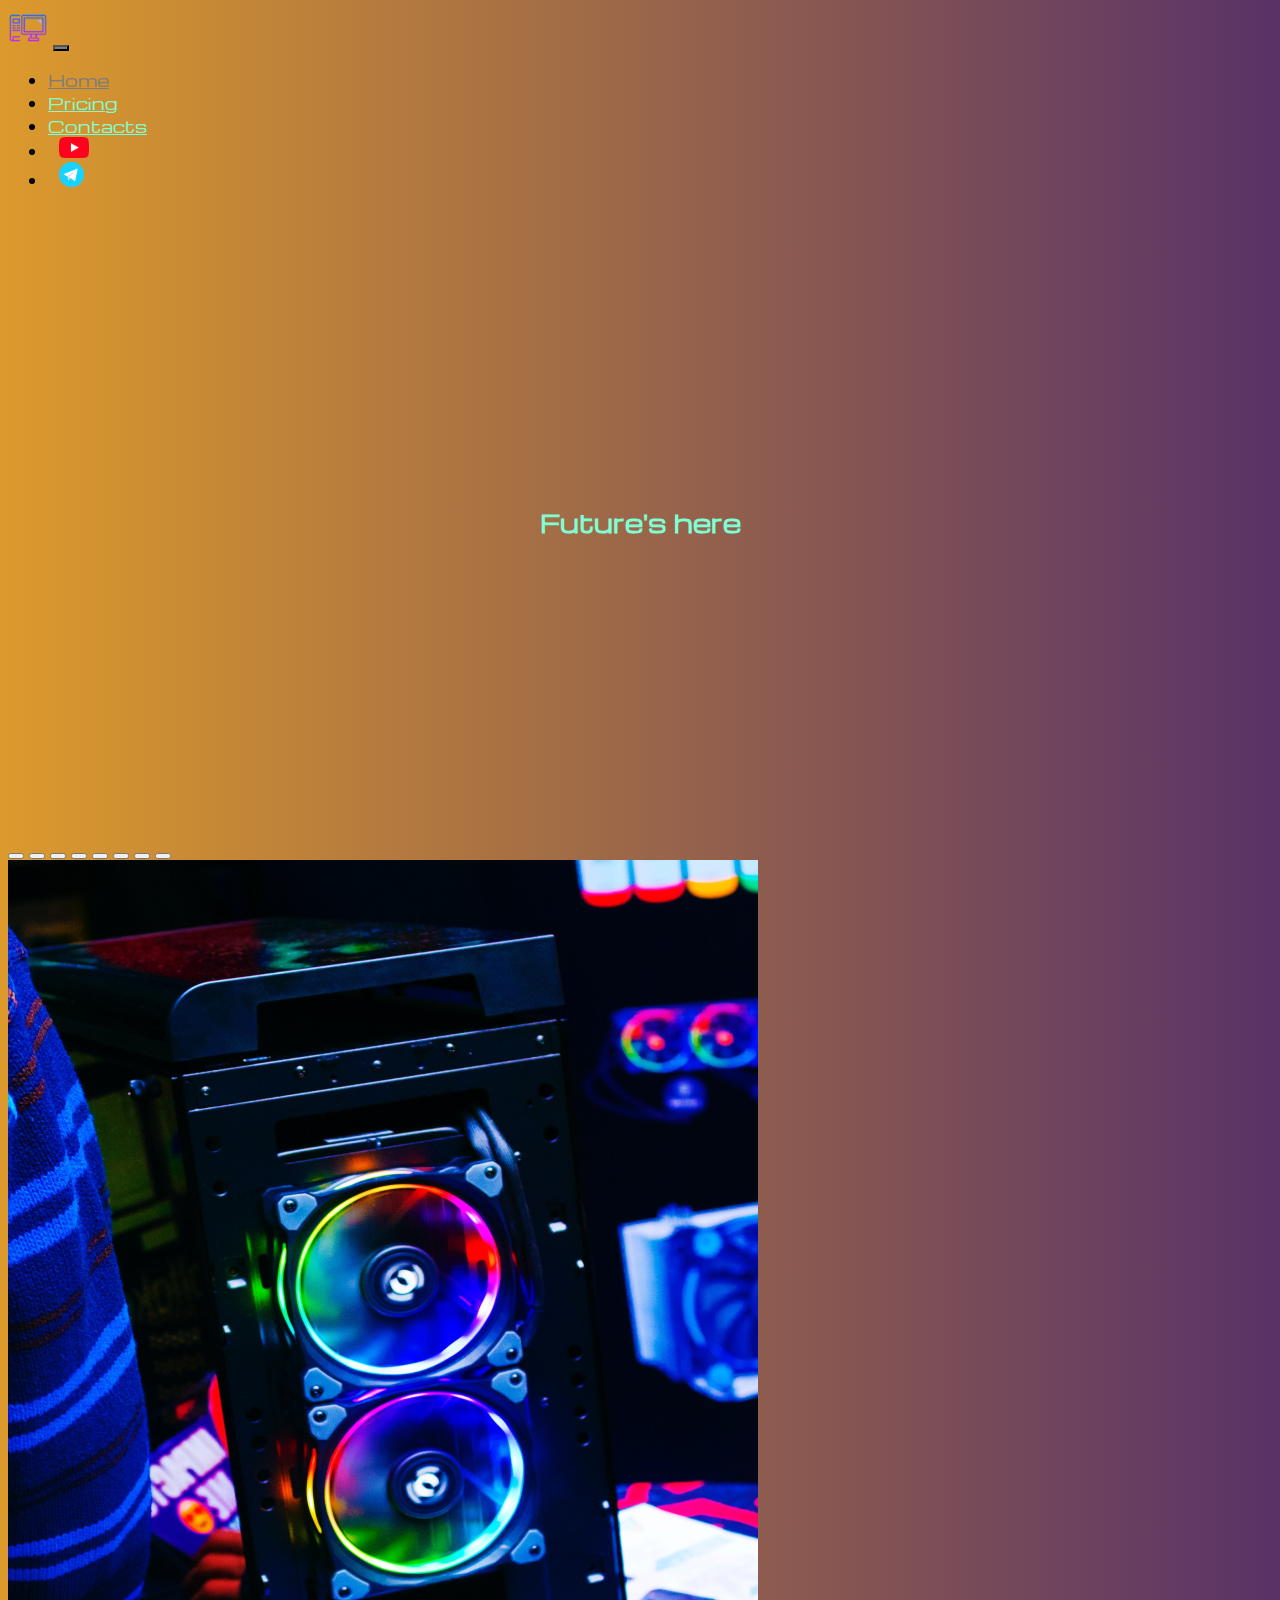
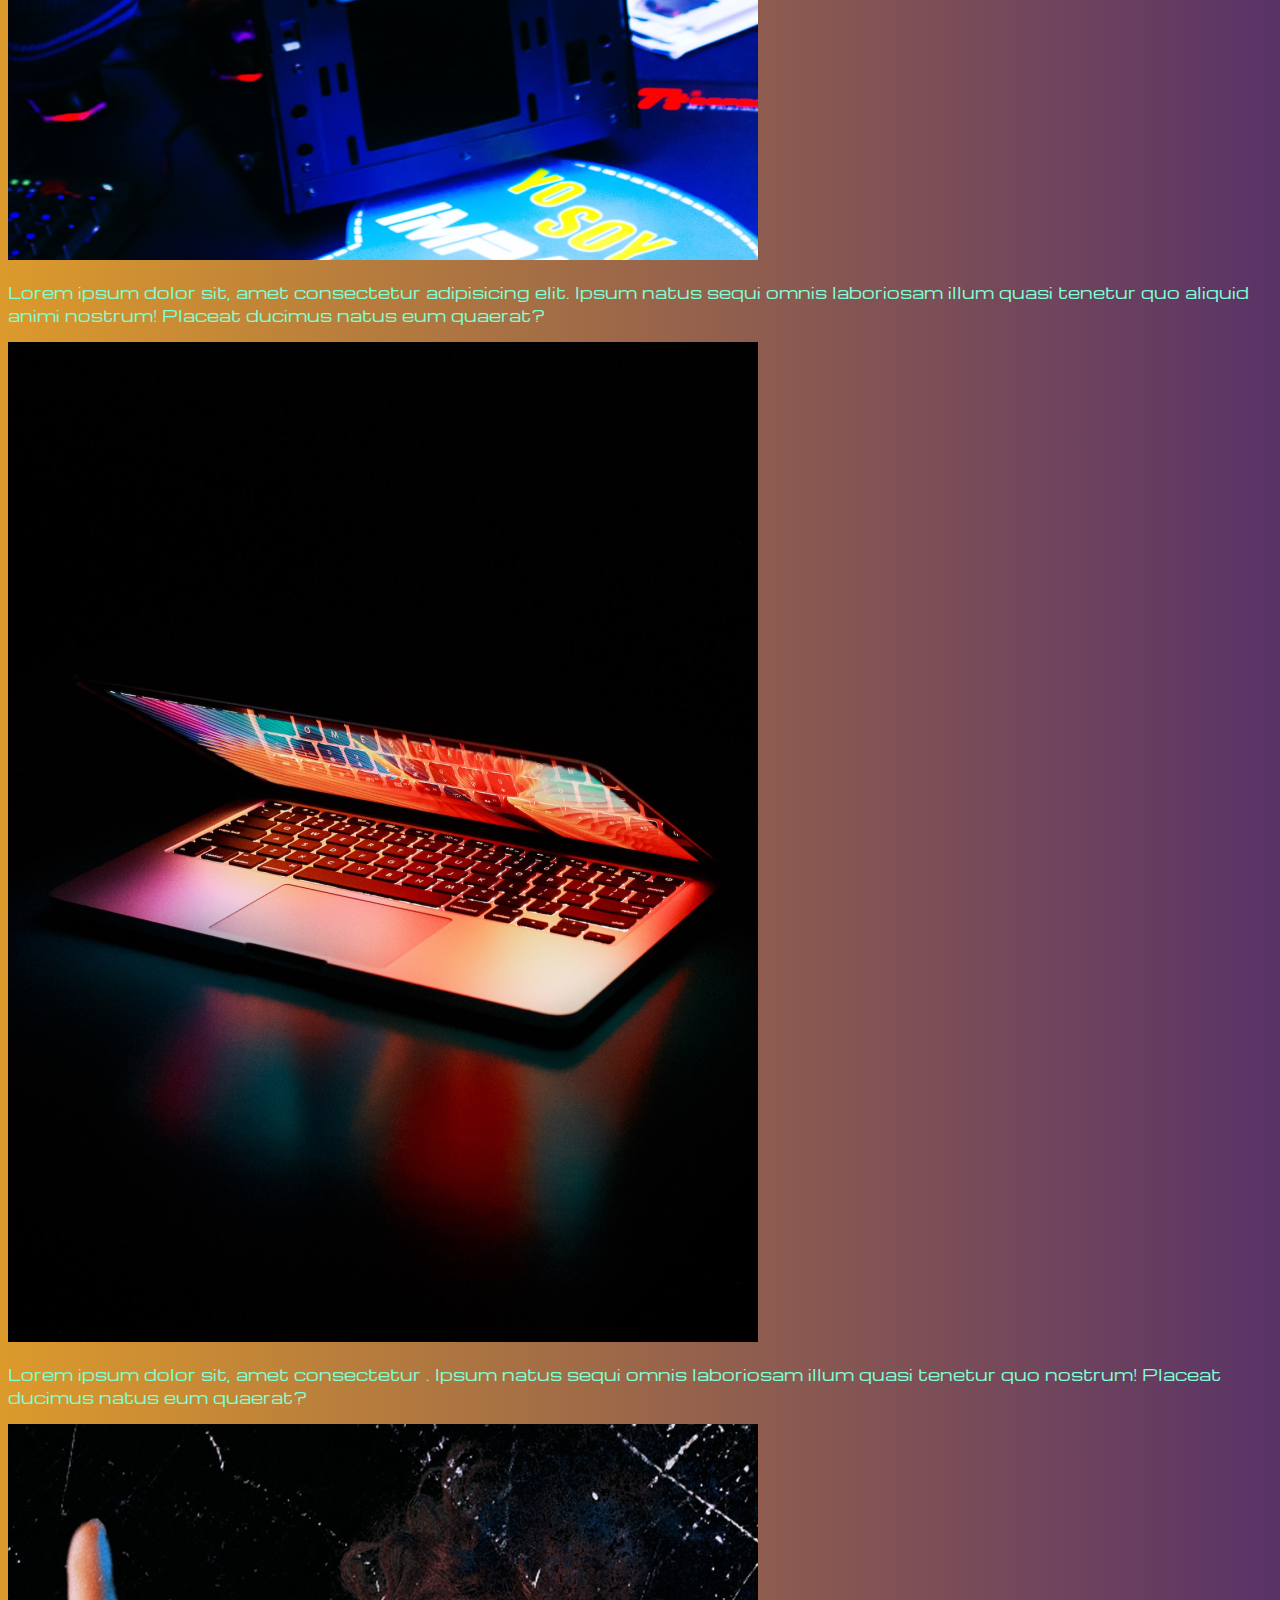
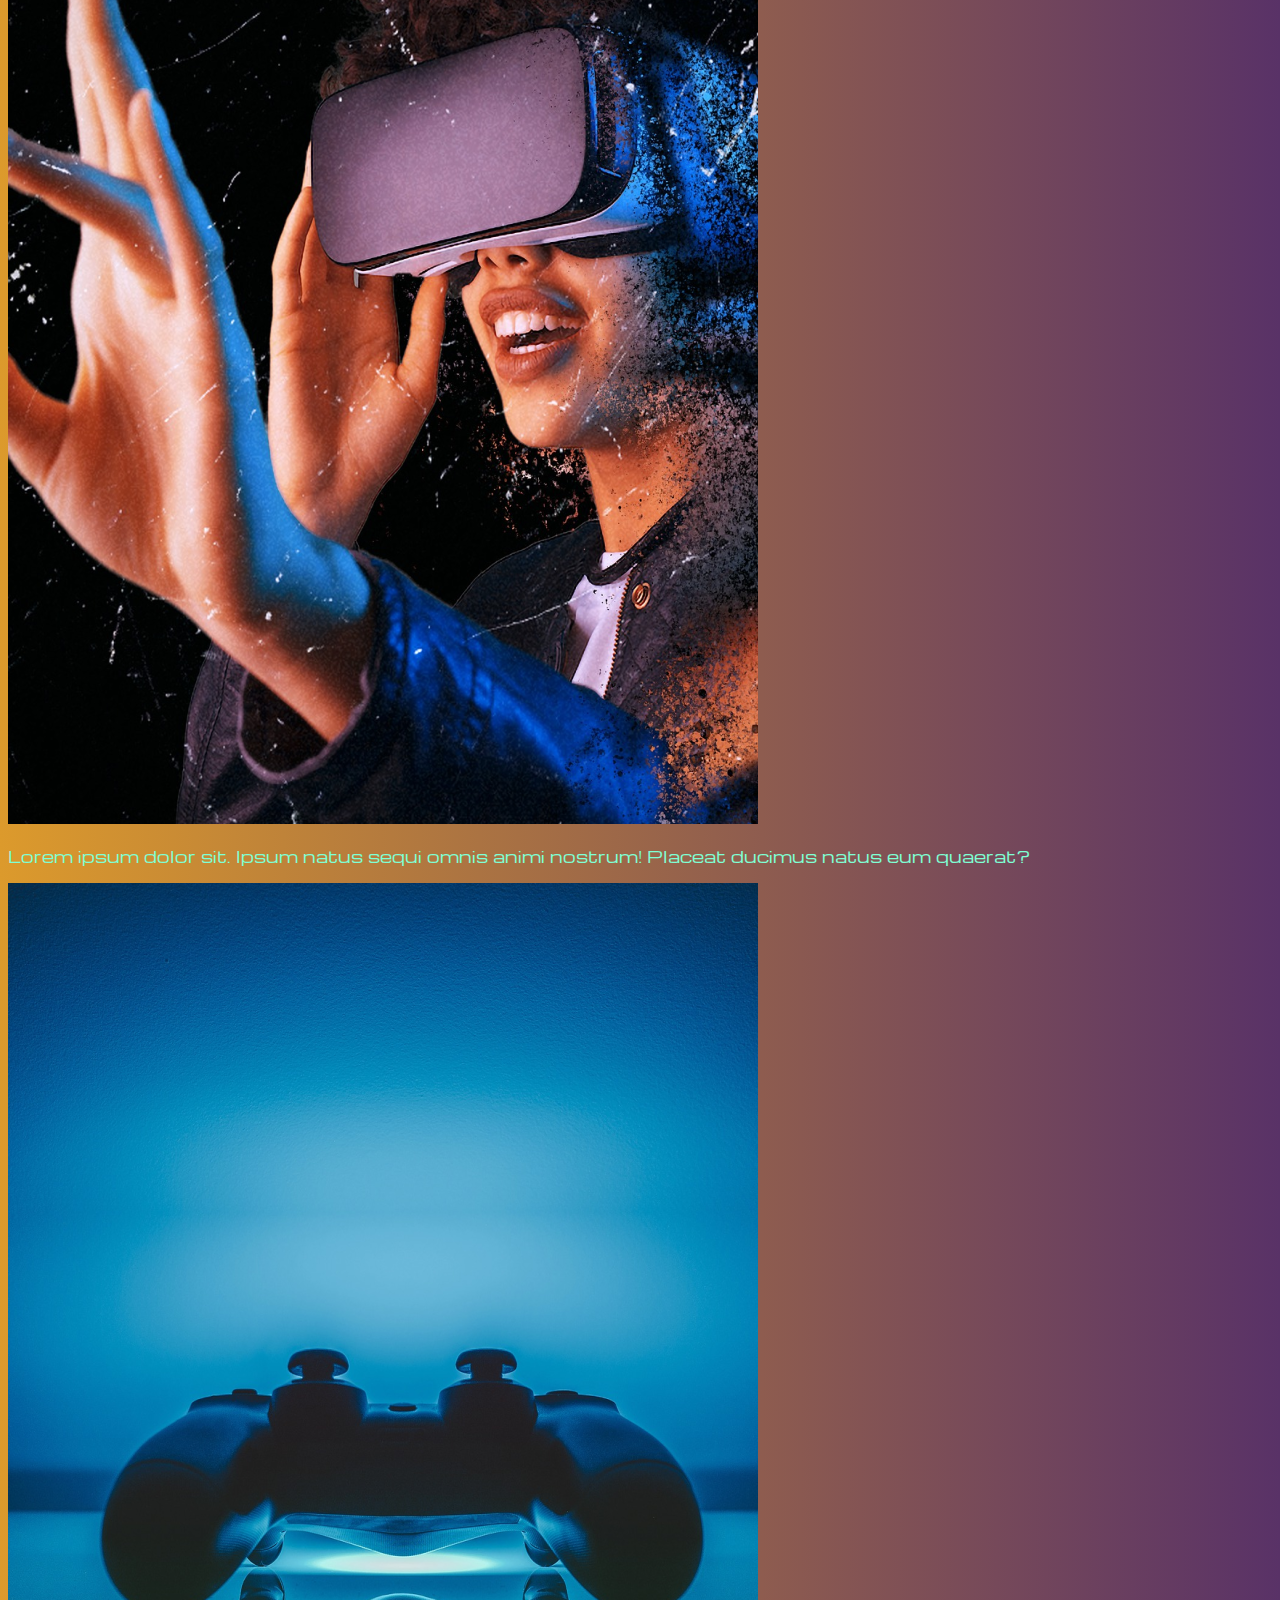
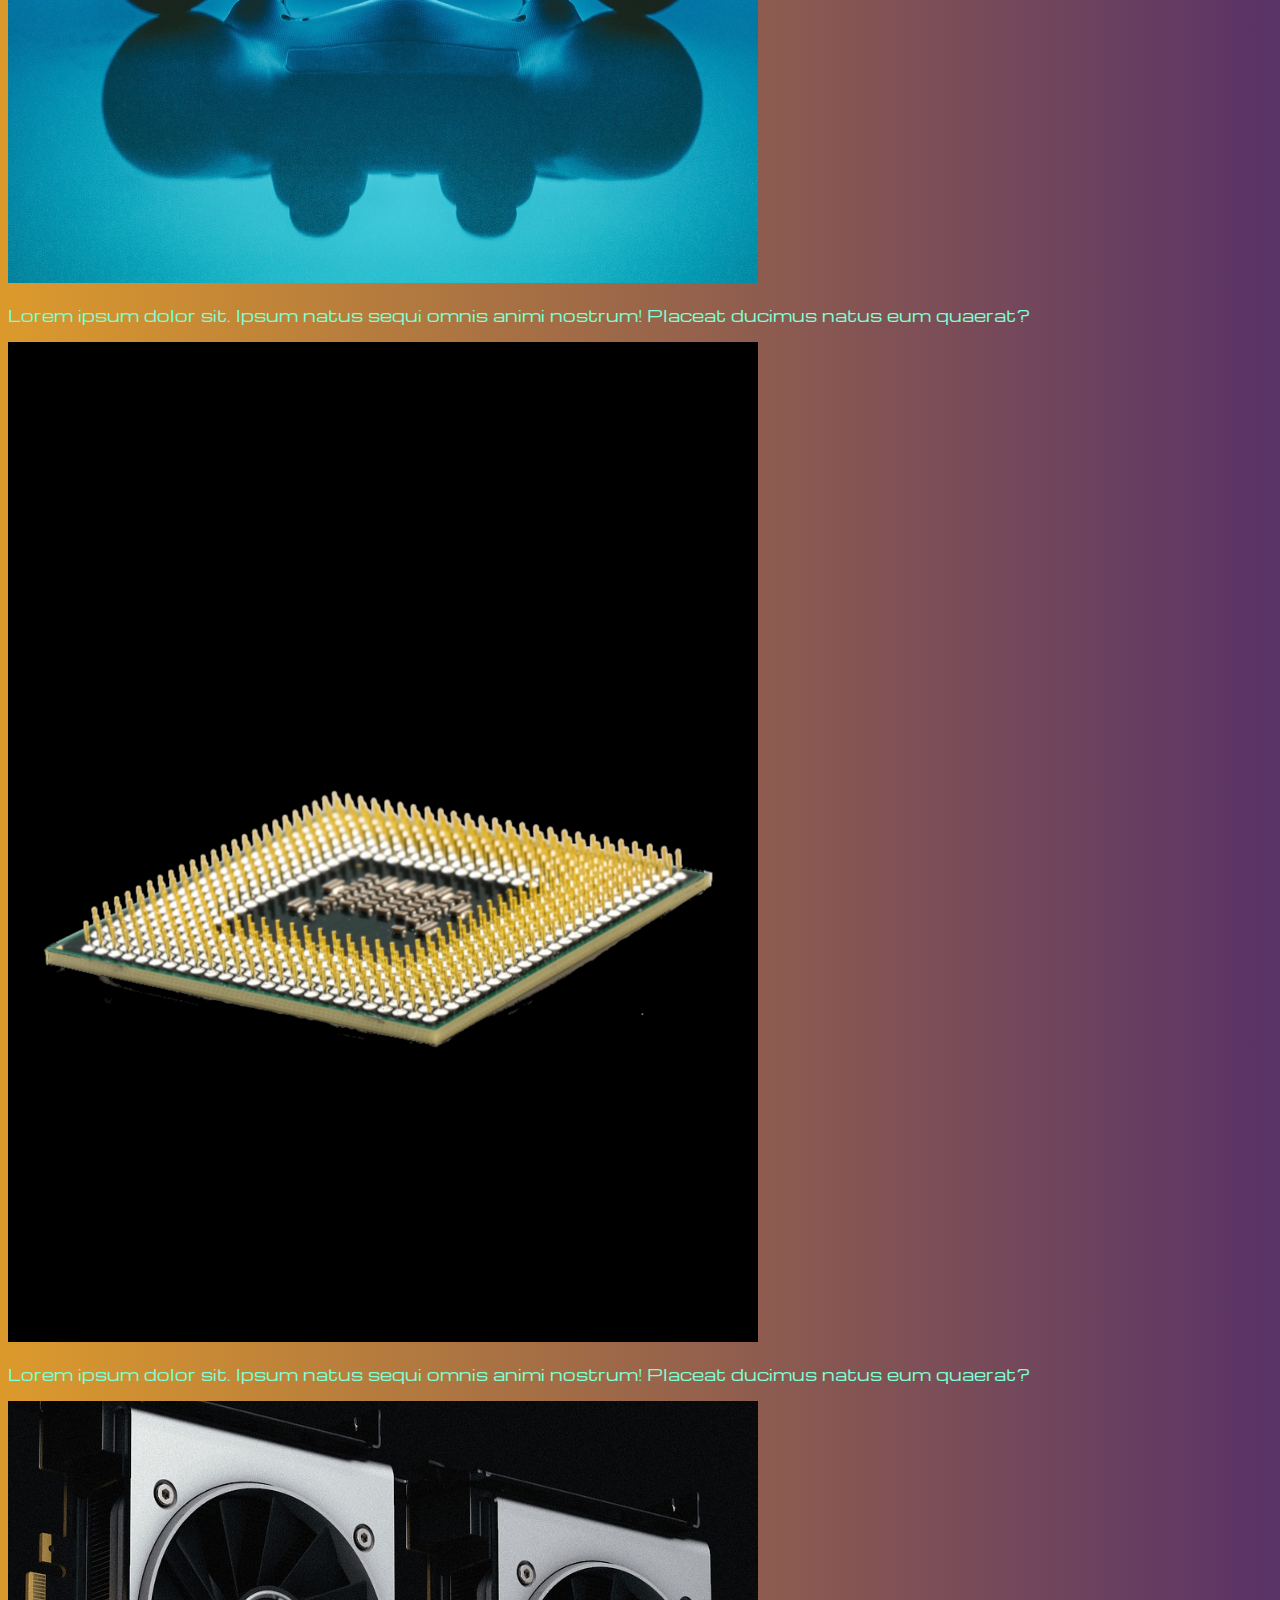
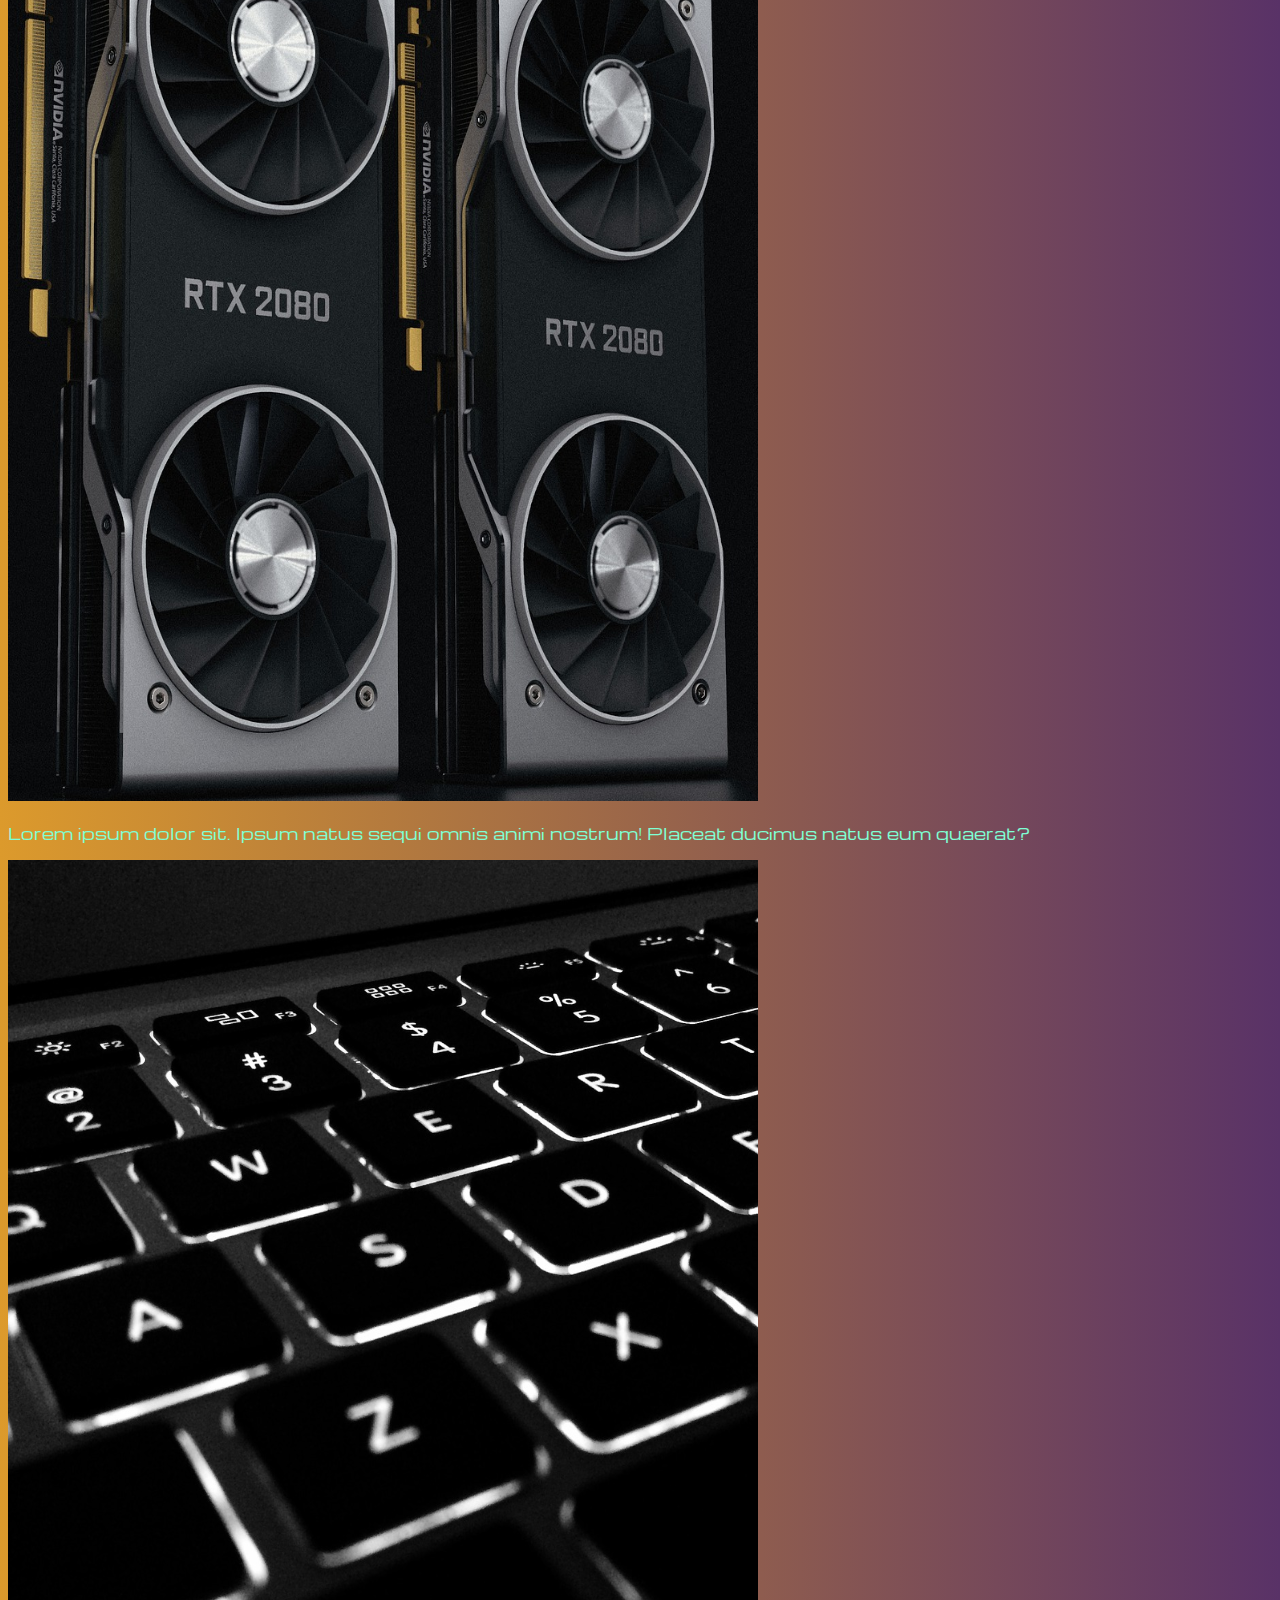
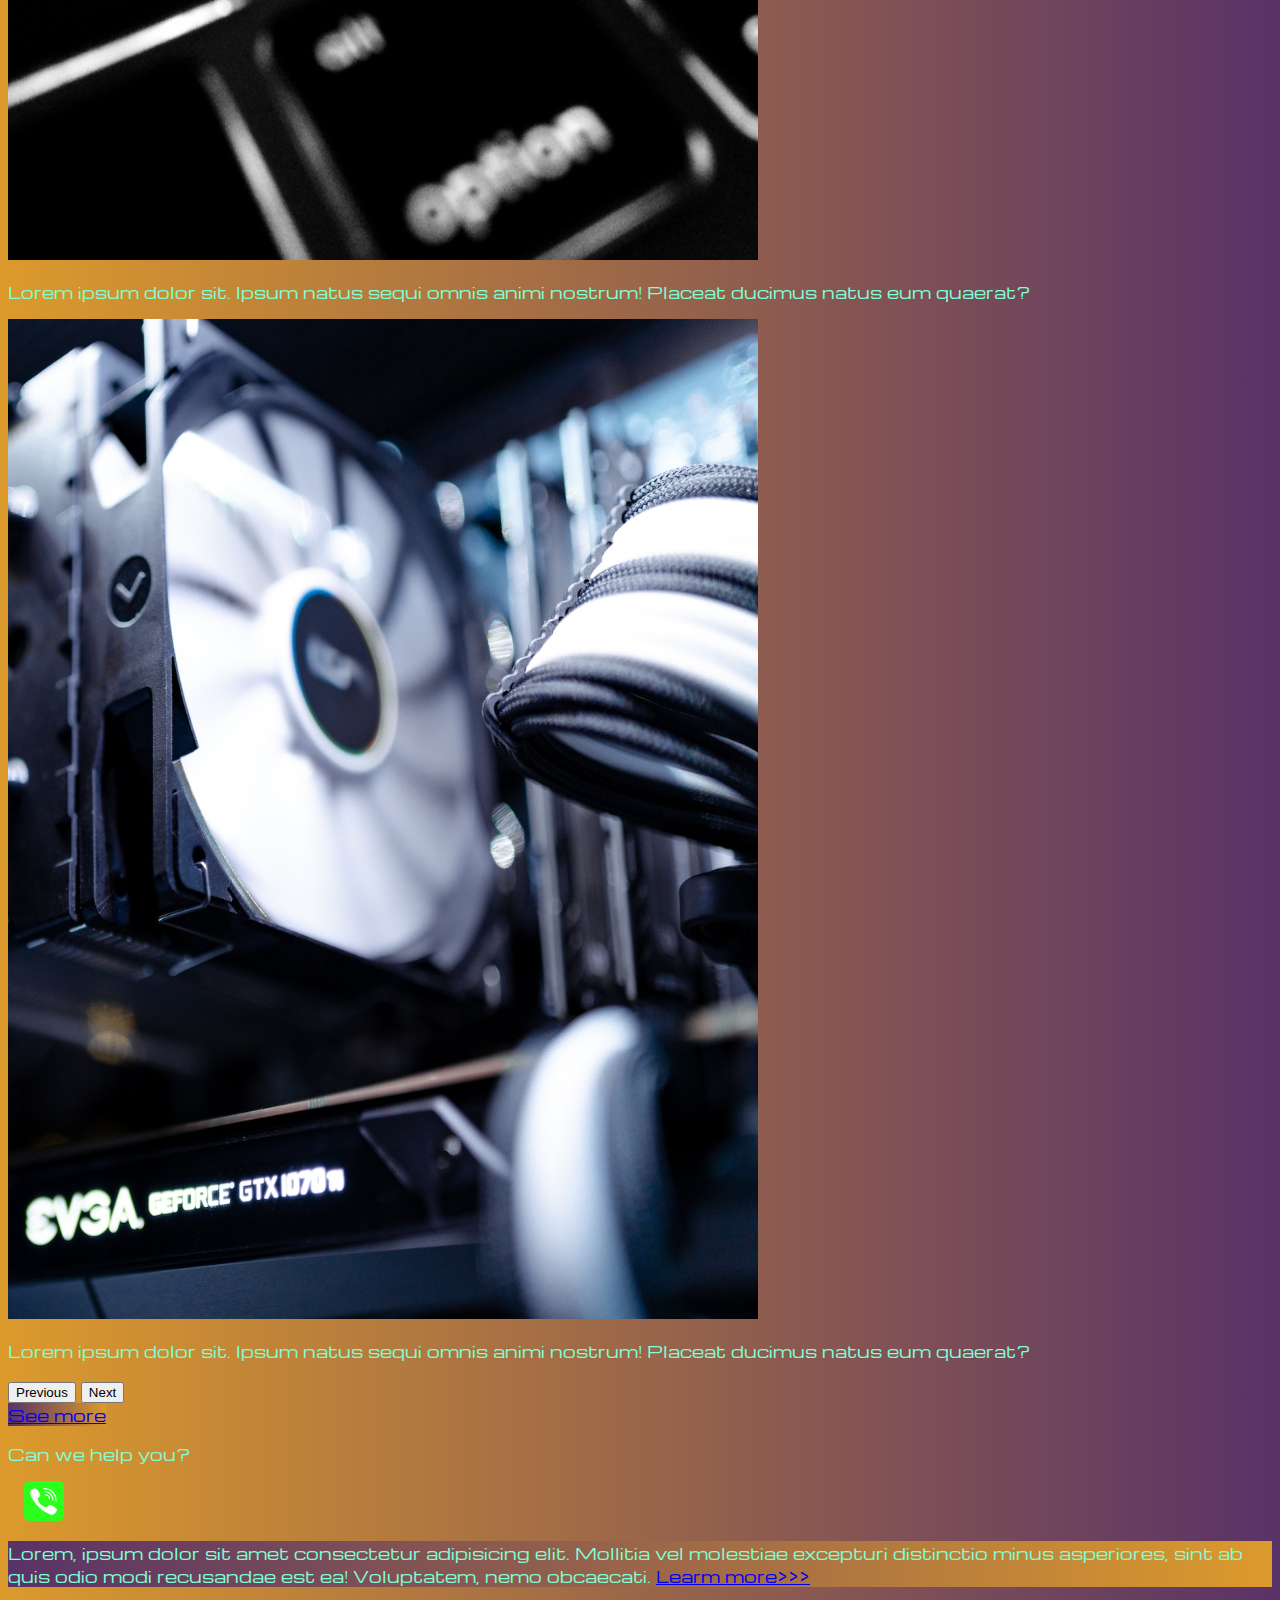
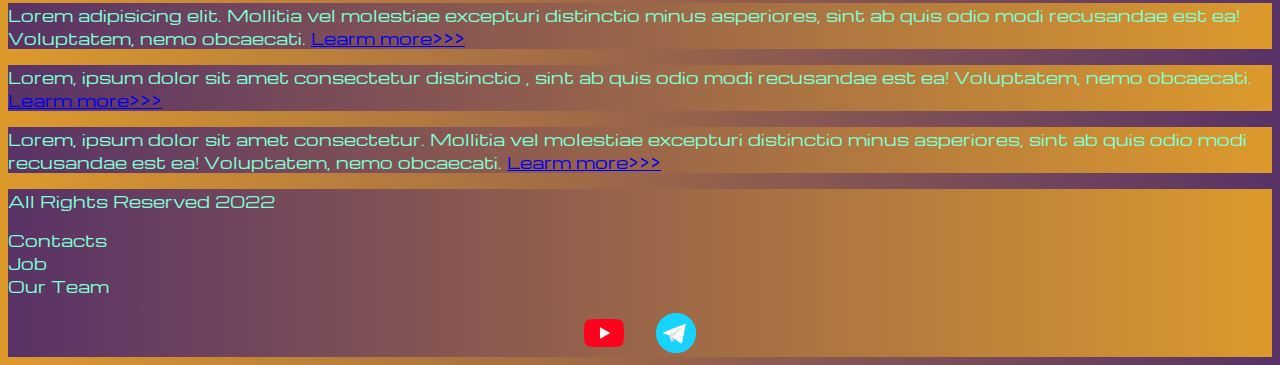
==== commit fa3262cf: "Add files via upload" ====
--- a/index.html
+++ b/index.html
@@ -1,119 +1,287 @@
 <!DOCTYPE html>
-<html lang="ru">
+<html lang="en">
 
 <head>
     <meta charset="UTF-8">
     <meta http-equiv="X-UA-Compatible" content="IE=edge">
-    <meta name="viewport" content="width=device-width, initial-scale=1.0"> 
-    <link rel="stylesheet" href="styles/style.css">
-    <title>Выставка</title>
-    <link rel="preconnect" href="https://fonts.googleapis.com">
-    <link rel="preconnect" href="https://fonts.gstatic.com" crossorigin>
-    <link href="https://fonts.googleapis.com/css2?family=Inter:wght@400;700&family=Open+Sans:wght@400;700&family=Raleway:wght@900&display=swap" rel="stylesheet">    
+    <meta name="viewport" content="width=device-width, initial-scale=1.0">
+    <link href="https://cdn.jsdelivr.net/npm/bootstrap@5.2.3/dist/css/bootstrap.min.css" rel="stylesheet"
+        integrity="sha384-rbsA2VBKQhggwzxH7pPCaAqO46MgnOM80zW1RWuH61DGLwZJEdK2Kadq2F9CUG65" crossorigin="anonymous">
+    <link rel="stylesheet" href="source/styles/mycss.css">
+    <link rel="stylesheet" href="source/styles/bgvideo.css">
+
+    <link rel="apple-touch-icon" sizes="180x180" href="source/files/apple-touch-icon.png">
+    <link rel="icon" type="image/png" sizes="32x32" href="source/files/favicon-32x32.png">
+    <link rel="icon" type="image/png" sizes="16x16" href="source/files/favicon-16x16.png">
+    <link rel="manifest" href="source/files/site.webmanifest">
+    <title>Best PC</title>
 </head>
 
 <body>
-    <header class="header">
-        <img src="img/1.jpg" alt="Автопортрет">
-        <div class="header-block">
-            <h1 class="header-title">ВЫСТАВКА ФРИДЫ КАЛО</h1>
+    <header>
+        <nav class="navbar navbar-expand-lg bg-dark">
+            <div class="container-fluid">
+                <a class="navbar-brand" href="/"><img src="source/files/logo1.png" alt="logo"></a>
+                <button class="navbar-toggler" type="button" data-bs-toggle="collapse" data-bs-target="#navbarNav"
+                    aria-controls="navbarNav" aria-expanded="false" aria-label="Toggle navigation">
+                    <span class="navbar-toggler-icon"></span>
+                </button>
+                <div class="collapse navbar-collapse" id="navbarNav">
+                    <ul class="navbar-nav">
+                        <li class="nav-item">
+                            <a class="nav-link active" aria-current="page" href="/">Home</a>
+                        </li>
+                        <li class="nav-item">
+                            <a class="nav-link" href="pricing.html">Pricing</a>
+                        </li>
+                        <li class="nav-item">
+                            <a class="nav-link" href="#footer">Contacts</a>
+                        </li>
+                        <li class="nav-item">
+                            <a class="nav-link" href="pricing.html">
+                                <img style="width: 30px; margin-inline: 0.7em;" src="source/files/yt.png" alt="">
+                            </a>
+                        </li>
+                        <li class="nav-item">
+                            <a class="nav-link" href="pricing.html">
+                                <img style="width: 25px; margin-inline: 0.7em;" src="source/files/tg.png" alt="">
+                            </a>
+                        </li>
+                    </ul>
+                </div>
+            </div>
+        </nav>
+    </header>
+
+    <section>
+        <div class="bgvideo">
+            <video src="source/files/coverr-coding-on-a-laptop-2116-1080p.mp4" type="video/mp4" autoplay muted loop></video>
+            <div class="video-text">
+                <h2>Future's here</h2>
+            </div>
         </div>
-    </header>
-
-    
-    <div class="main-conteiner">
-        <div class="block1-conteiner">
-            <div class="nav-conteiner">
-                <nav>
-                    <ul>
-                        <li><a href="#description" class="navbtn">О выставке</a></li>
-                        <li><a href="#tickets" class="navbtn">Билеты</a></li>
-                        <li><a href="#contacts" class="navbtn">Контакты</a></li>
-                    </ul>
-                </nav>
-            </div>
-            <div class="block1-text">
-                <h2 class="block1-title">ИСКУССТВО РАНЕНОЙ ДУШИ</h2>
-                <p class="block1-description">Выставка оригиналов Фриды Кало</p>
-            </div>
-            <div class="block1-footer">  
-                <p class="date-conteiner">11 - 24 апреля 2022</p>
-                <div class="block1-footer-img">
-                    <img src="img/2.png" alt="картина">
-                </div>
-                <a href="#tickets"  class="block1-buy-ticket">КУПИТЬ БИЛЕТ</a>
-            </div>
+
+        <div class="container-fluid mt-4">
+            <div class="row">
+                <div class="col-lg-1">
+                </div>
+
+                <div class="col-lg-8 col-md-12">
+                    <div class="row">
+                        <div id="carouselExampleIndicators" class="carousel slide" data-bs-ride="true">
+                            <div class="carousel-indicators">
+                                <button type="button" data-bs-target="#carouselExampleIndicators" data-bs-slide-to="0"
+                                    class="active" aria-current="true" aria-label="Slide 1"></button>
+                                <button type="button" data-bs-target="#carouselExampleIndicators" data-bs-slide-to="1"
+                                    aria-label="Slide 2"></button>
+                                <button type="button" data-bs-target="#carouselExampleIndicators" data-bs-slide-to="2"
+                                    aria-label="Slide 3"></button>
+                                <button type="button" data-bs-target="#carouselExampleIndicators" data-bs-slide-to="3"
+                                    aria-label="Slide 4"></button>
+                                <button type="button" data-bs-target="#carouselExampleIndicators" data-bs-slide-to="4"
+                                    aria-label="Slide 5"></button>
+                                <button type="button" data-bs-target="#carouselExampleIndicators" data-bs-slide-to="5"
+                                    aria-label="Slide 6"></button>
+                                <button type="button" data-bs-target="#carouselExampleIndicators" data-bs-slide-to="6"
+                                    aria-label="Slide 7"></button>
+                                <button type="button" data-bs-target="#carouselExampleIndicators" data-bs-slide-to="7"
+                                    aria-label="Slide 8"></button>
+                            </div>
+                            <div class="carousel-inner">
+
+                                <div class="carousel-item active">
+                                    <div class="d-block w-100">
+                                        <div class="row">
+                                            <div class="col-lg-6 col-md-6">
+                                                <img src="source/images/gaming pc.png" class="w-100" alt="">
+                                            </div>
+                                            <div class="col-lg-6 col-md-6 slide-text">
+                                                <p>Lorem ipsum dolor sit, amet consectetur adipisicing elit. Ipsum natus
+                                                    sequi omnis laboriosam illum quasi tenetur quo aliquid animi
+                                                    nostrum! Placeat ducimus natus eum quaerat?</p>
+                                            </div>
+                                        </div>
+                                    </div>
+                                </div>
+
+                                <div class="carousel-item">
+                                    <div class="d-block w-100">
+                                        <div class="row">
+                                            <div class="col-lg-6 col-md-6">
+                                                <img src="source/images/laptop.png" class="w-100" alt="">
+                                            </div>
+                                            <div class="col-lg-6 col-md-6 slide-text">
+                                                <p>Lorem ipsum dolor sit, amet consectetur . Ipsum natus sequi omnis
+                                                    laboriosam illum quasi tenetur quo nostrum! Placeat ducimus natus
+                                                    eum quaerat?</p>
+                                            </div>
+                                        </div>
+                                    </div>
+                                </div>
+
+                                <div class="carousel-item">
+                                    <div class="d-block w-100">
+                                        <div class="row">
+                                            <div class="col-lg-6 col-md-6">
+                                                <img src="source/images/vr.png" class="w-100" alt="">
+                                            </div>
+                                            <div class="col-lg-6 col-md-6 slide-text">
+                                                <p>Lorem ipsum dolor sit. Ipsum natus sequi omnis animi nostrum! Placeat
+                                                    ducimus natus eum quaerat?</p>
+                                            </div>
+                                        </div>
+                                    </div>
+                                </div>
+
+                                <div class="carousel-item">
+                                    <div class="d-block w-100">
+                                        <div class="row">
+                                            <div class="col-lg-6 col-md-6">
+                                                <img src="source/images/controller.png" class="w-100" alt="">
+                                            </div>
+                                            <div class="col-lg-6 col-md-6 slide-text">
+                                                <p>Lorem ipsum dolor sit. Ipsum natus sequi omnis animi nostrum! Placeat
+                                                    ducimus natus eum quaerat?</p>
+                                            </div>
+                                        </div>
+                                    </div>
+                                </div>
+
+                                <div class="carousel-item">
+                                    <div class="d-block w-100">
+                                        <div class="row">
+                                            <div class="col-lg-6 col-md-6">
+                                                <img src="source/images/cpu.png" class="w-100" alt="">
+                                            </div>
+                                            <div class="col-lg-6 col-md-6 slide-text">
+                                                <p>Lorem ipsum dolor sit. Ipsum natus sequi omnis animi nostrum! Placeat
+                                                    ducimus natus eum quaerat?</p>
+                                            </div>
+                                        </div>
+                                    </div>
+                                </div>
+
+                                <div class="carousel-item">
+                                    <div class="d-block w-100">
+                                        <div class="row">
+                                            <div class="col-lg-6 col-md-6">
+                                                <img src="source/images/gpu.png" class="w-100" alt="">
+                                            </div>
+                                            <div class="col-lg-6 col-md-6 slide-text">
+                                                <p>Lorem ipsum dolor sit. Ipsum natus sequi omnis animi nostrum! Placeat
+                                                    ducimus natus eum quaerat?</p>
+                                            </div>
+                                        </div>
+                                    </div>
+                                </div>
+
+                                <div class="carousel-item">
+                                    <div class="d-block w-100">
+                                        <div class="row">
+                                            <div class="col-lg-6 col-md-6">
+                                                <img src="source/images/acc.png" class="w-100" alt="">
+                                            </div>
+                                            <div class="col-lg-6 col-md-6 slide-text">
+                                                <p>Lorem ipsum dolor sit. Ipsum natus sequi omnis animi nostrum! Placeat
+                                                    ducimus natus eum quaerat?</p>
+                                            </div>
+                                        </div>
+                                    </div>
+                                </div>
+
+                                <div class="carousel-item">
+                                    <div class="d-block w-100">
+                                        <div class="row">
+                                            <div class="col-lg-6 col-md-6">
+                                                <img src="source/images/other.png" class="w-100" alt="">
+                                            </div>
+                                            <div class="col-lg-6 col-md-6 slide-text">
+                                                <p>Lorem ipsum dolor sit. Ipsum natus sequi omnis animi nostrum! Placeat
+                                                    ducimus natus eum quaerat?</p>
+                                            </div>
+                                        </div>
+                                    </div>
+                                </div>
+
+                            </div>
+                            <button class="carousel-control-prev" type="button"
+                                data-bs-target="#carouselExampleIndicators" data-bs-slide="prev">
+                                <span class="carousel-control-prev-icon" aria-hidden="true"></span>
+                                <span class="visually-hidden">Previous</span>
+                            </button>
+                            <button class="carousel-control-next" type="button"
+                                data-bs-target="#carouselExampleIndicators" data-bs-slide="next">
+                                <span class="carousel-control-next-icon" aria-hidden="true"></span>
+                                <span class="visually-hidden">Next</span>
+                            </button>
+                        </div>
+
+                        <div class="col-lg-12 col-md-12 text-center mt-5">
+                            <a class="btn btn-outline-warning btn-lg" href="pricing.html" role="button">See more</a>
+                        </div>
+                        <div class="col-lg-12 col-md-12 text-center mt-5">
+                            <p>Can we help you?</p>
+                        </div>
+                        <div class="col-lg-12 col-md-12 text-center">
+                            <a href="#"><img class="call-anim" style="width: 40px; margin-inline: 1em;"
+                                    src="source/files/phone.png" alt=""></a>
+                        </div>
+
+                    </div>
+                </div>
+
+                <div class="col-lg-3 col-md-12">
+                    <div class="row px-3">
+                        <div class="col-lg-12 sidebar my-4">
+                            <p>Lorem, ipsum dolor sit amet consectetur adipisicing elit. Mollitia vel molestiae
+                                excepturi distinctio minus asperiores, sint ab quis odio modi recusandae est ea!
+                                Voluptatem, nemo obcaecati. <a href="#">Learm more>>></a></p>
+                        </div>
+                        <div class="col-lg-12 sidebar my-4">
+                            <p>Lorem adipisicing elit. Mollitia vel molestiae excepturi distinctio minus asperiores,
+                                sint ab quis odio modi recusandae est ea! Voluptatem, nemo obcaecati. <a href="#">Learm
+                                    more>>></a></p>
+                        </div>
+                        <div class="col-lg-12 sidebar my-4">
+                            <p>Lorem, ipsum dolor sit amet consectetur distinctio , sint ab quis odio modi recusandae
+                                est ea! Voluptatem, nemo obcaecati. <a href="#">Learm more>>></a></p>
+                        </div>
+                        <div class="col-lg-12 sidebar my-4">
+                            <p>Lorem, ipsum dolor sit amet consectetur. Mollitia vel molestiae excepturi distinctio
+                                minus asperiores, sint ab quis odio modi recusandae est ea! Voluptatem, nemo obcaecati.
+                                <a href="#">Learm more>>></a>
+                            </p>
+                        </div>
+                    </div>
+                </div>
+            </div>
+
         </div>
-
-        <div class="block2-conteiner" id="description">
-            <p>Культурно-исторический фонд «Связь времен» и Музей Фаберже (Санкт-Петербург) впервые представят в Москве масштабный выставочный проект «Искусство раненой души», который покажет шедевры, созданные Фридой Кало, и расскажет историю самой знаменитой художницы ХХ века.
-            </p>
-            <img src="img/4.png" alt="картина">
+    </section>
+
+    <footer class="mt-4" id="footer">
+        <div class="container-fluid">
+            <div class="row">
+
+                <div class="col-lg-4 col-md-12 footer-text text-center">
+                    <p>All Rights Reserved 2022</p>
+                </div>
+                <div class="col-lg-4 col-md-12 footer-text text-center">
+                    <p>Contacts<br>Job<br>Our Team</p>
+                </div>
+                <div class="col-lg-4 col-md-12 media-links">
+                    <a href="#" target="_blank"><img style="width: 40px; margin-inline: 1em;" src="source/files/yt.png"
+                            alt=""></a>
+                    <a href="#" target="_blank"><img style="width: 40px; margin-inline: 1em;" src="source/files/tg.png"
+                            alt=""></a>
+                </div>
+            </div>
         </div>
-
-        <div class="block3-conteiner">
-            <img src="img/521627807 1.png" alt="картина">
-            <p>Ее картины — гремучая смесь мексиканских народных мотивов и наивного искусства в духе французских модернистов, а в их основе — история боли и любви, страсти и непонимания, которые сопровождали Фриду всю ее жизнь. Из этого сплава появился образ, который прошел через весь XX век и стал вызовом устоям западного общества.
-            </p>
-        </div>
-
-        <div class="block4-conteiner">
-            <p class="block4-title">
-                «ФРИДА — ЭТО ЛЕНТА, ОБЕРНУТАЯ ВОКРУГ БОМБЫ»
-            </p>
-            <div class="block4-main">
-                <img  src="img/Frida_Haulton Archive_Getty Images 1.png" alt="картина" class="block4-img">
-                <p class="block4-description"> — так основоположник сюрреализма Андре Бретон описал искусство и жизнь великой мексиканской художницы Фриды Кало.</p>
-            </div>
-        </div>
-
-        <div class="block5-conteiner" id="tickets">
-            <div class="ticket-description">
-                <p class="ticket-title">БИЛЕТЫ</p>
-                <p class="ticket-description-text">Вам не нужно выбирать конкретную дату посещения: билет дает право однократного прохода через входные турникеты музея без очереди и без регистрации на протяжении всего времени проведения выставки.
-                </p>
-            </div>
-            <div class="ticket-seller">
-                <div class="ticket-count">
-                    <span class="ticket-count-text indent">Выберите кол-во билетов:</span>
-                    <!-- <div class="ticket-counter"></div> -->
-                    <input type="text" class="input" id="counter">
-                </div>
-                <input type="text" placeholder="Как вас зовут?" class="input">
-                <input type="text" placeholder="На какой e-mail прислать билет?" class="input">
-                <div class="ticket-price indent">
-                    <span class="price-text">Цена:</span>
-                    <span class="price-num">1000 ₽</span>
-                </div>
-                <div class="user-agreement indent">
-                    <input type="checkbox" name="agreement" class="check-mark" id="agreement">
-                    <label for="agreement">
-                        <p class="areement-text">Согласен с условиями пользовательского соглашения</p>
-                    </label>
-                </div>
-                <a href="" class="input ticket-payment">ОПЛАТИТЬ</a>
-            </div>
-        </div>
-
-        <div class="block6-conteiner">
-            <div class="block6-text">
-                <h2 class="block6-title">„Я писала не фантазии, а только мою собственную реальность“.</h2>
-                <p class="block6-description"> —  Фрида Кало</p>
-            </div>
-            <img src="img/3.png" alt="картина" class="block6-img">
-        </div>
-
-        <footer class="footer-block" id="contacts">
-            <span class="adress">Санкт-Петербург, 29-я линия Васильевского острова, 2</span>
-            <p  class="adress map"><a target="_blank" href="https://yandex.ru/maps/geo/sankt_peterburg/53000093/?ll=30.092322%2C59.940675&z=9.93">Как добраться</a></p>
-            <div class="contacts">
-                <a href="https://telegram.org/" class="social" target="_blank">ТГ</a>
-                <a href="https://vk.com" class="social" target="_blank">ВК</a>
-                <span class="number">+7 (812) 324-08-09</span>
-            </div>
-        </footer>
-    </div>
-    
+    </footer>
+
+    <script src="https://cdn.jsdelivr.net/npm/bootstrap@5.2.3/dist/js/bootstrap.bundle.min.js"
+        integrity="sha384-kenU1KFdBIe4zVF0s0G1M5b4hcpxyD9F7jL+jjXkk+Q2h455rYXK/7HAuoJl+0I4"
+        crossorigin="anonymous"></script>
 </body>
 
 </html>--- a/source/styles/mycss.css
+++ b/source/styles/mycss.css
@@ -0,0 +1,100 @@
+@import url('https://fonts.googleapis.com/css2?family=Michroma&display=swap');
+
+body {
+    font-family: 'Michroma', sans-serif;
+    background: linear-gradient(90deg, #DC9A2C 0%, #593267 100%);
+}
+
+p {
+    color: aquamarine;
+}
+
+.nav-link {
+    color: aquamarine;
+}
+
+.navbar-nav .nav-link.active {
+    color: rgb(124, 124, 124);
+}
+
+.navbar-brand img {
+    width: 40px;
+}
+
+.navbar-toggler {
+    background-color: rgb(124, 124, 124);
+}
+
+.sidebar {
+    color: aquamarine;
+    background: linear-gradient(270deg, #DC9A2C 0%, #593267 100%);
+}
+
+.card {
+    background: linear-gradient(270deg, #DC9A2C 0%, #593267 100%);
+    color: aquamarine;
+}
+
+.card a {
+    text-decoration: none;
+    color: inherit;
+}
+
+footer {
+    background: linear-gradient(270deg, #DC9A2C 0%, #593267 100%);
+}
+
+.slide-text,
+.footer-text {
+    color: aquamarine;
+    margin: auto auto;
+}
+
+.media-links {
+    display: flex;
+    justify-content: center;
+    align-items: center;
+}
+
+.call-anim {
+    animation: myAnim 2s ease 0s infinite normal forwards;
+}
+
+.btn-outline-warning {
+    background: linear-gradient(270deg, #DC9A2C 0%, #593267 100%);
+    --bs-btn-hover-color: aquamarine;
+}
+
+@keyframes myAnim {
+	0%,
+	100% {
+		transform: translateX(0%);
+		transform-origin: 50% 50%;
+	}
+
+	15% {
+		transform: translateX(-30px) rotate(6deg);
+	}
+
+	30% {
+		transform: translateX(15px) rotate(-6deg);
+	}
+
+	45% {
+		transform: translateX(-15px) rotate(3.6deg);
+	}
+
+	60% {
+		transform: translateX(9px) rotate(-2.4deg);
+	}
+
+	75% {
+		transform: translateX(-6px) rotate(1.2deg);
+	}
+}
+
+@media (max-width: 767px) {
+    .carousel-indicators {
+        display: none;
+    }
+}
--- a/source/styles/bgvideo.css
+++ b/source/styles/bgvideo.css
@@ -0,0 +1,23 @@
+.bgvideo {
+    height: 70vh;
+    width: 100%;
+    position: relative;
+    display: flex;
+    justify-content: center;
+    align-items: center;
+}
+
+.bgvideo video {
+    height: 70vh;
+    width: 100%;
+    position: absolute;
+    top: 0;
+    left: 0;
+    object-fit: cover;
+    z-index: 1;
+}
+
+.video-text {
+    color: aquamarine;
+    z-index: 2;
+}
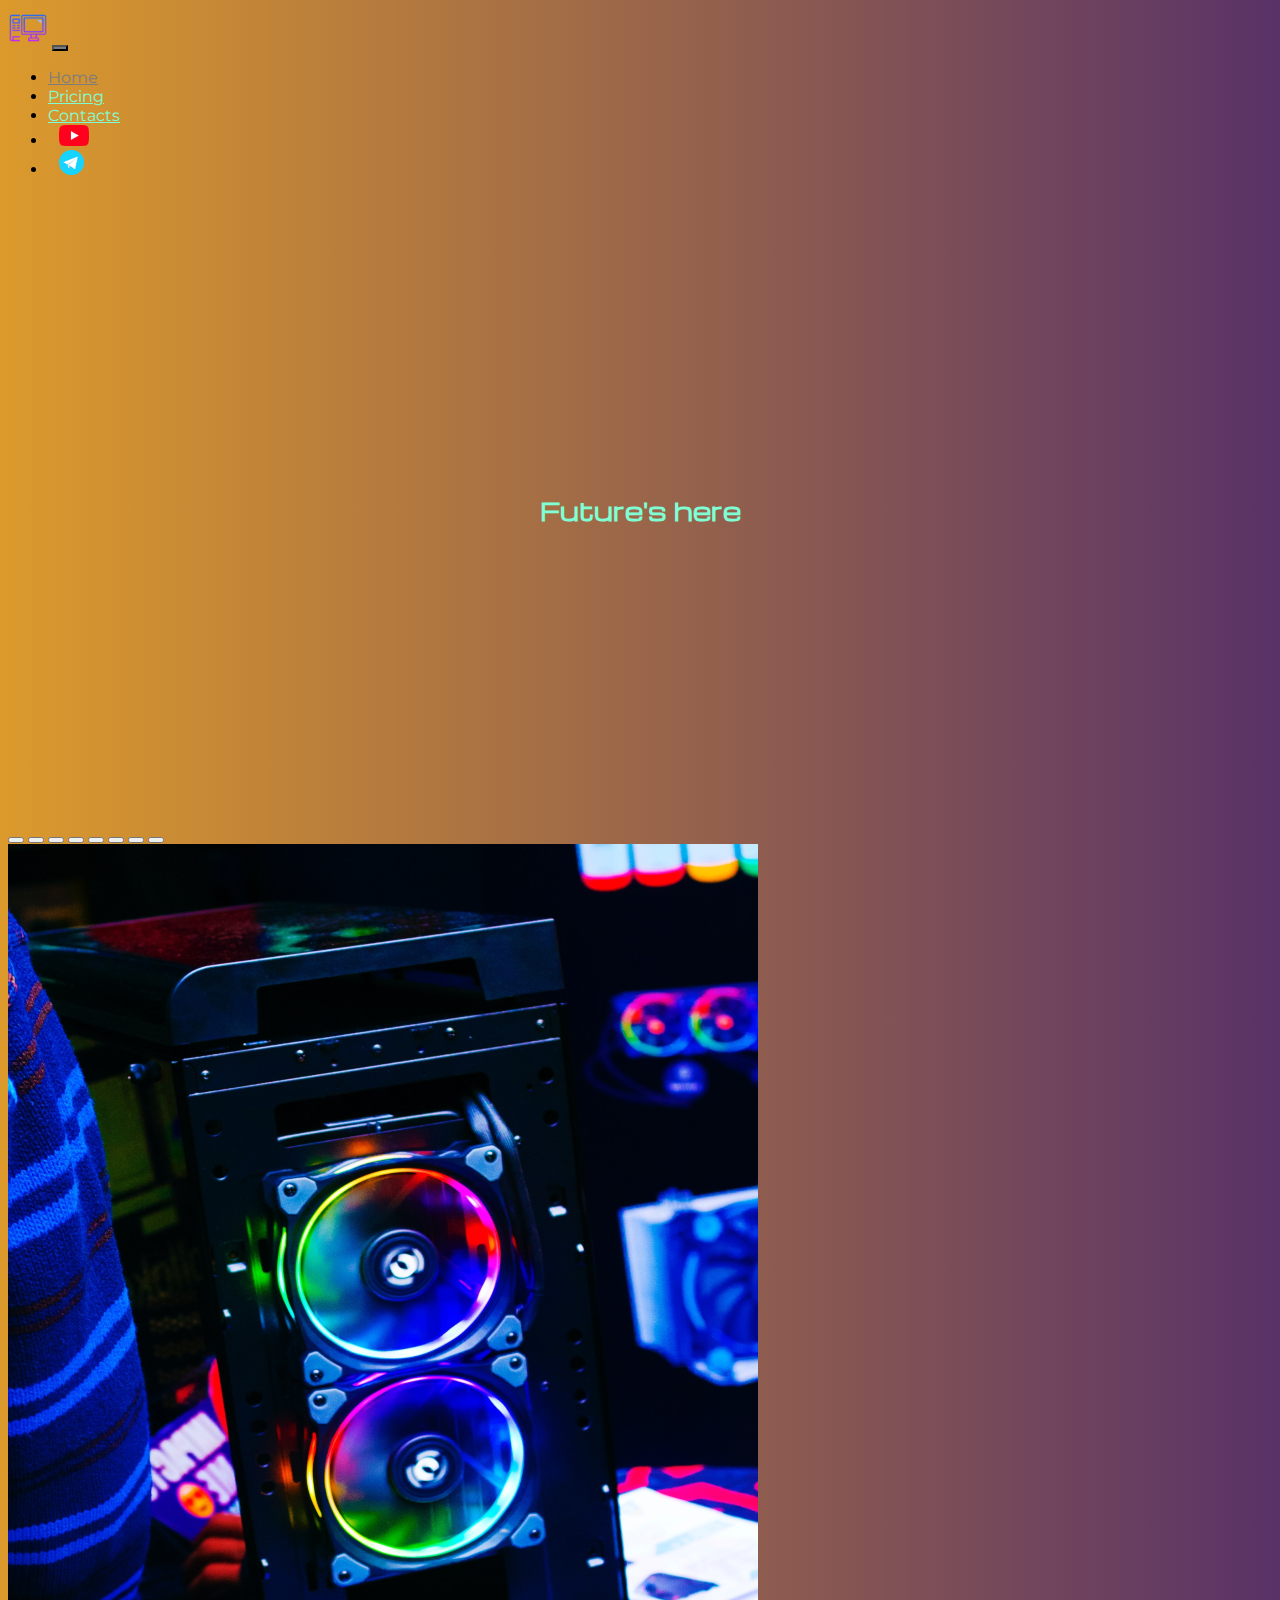
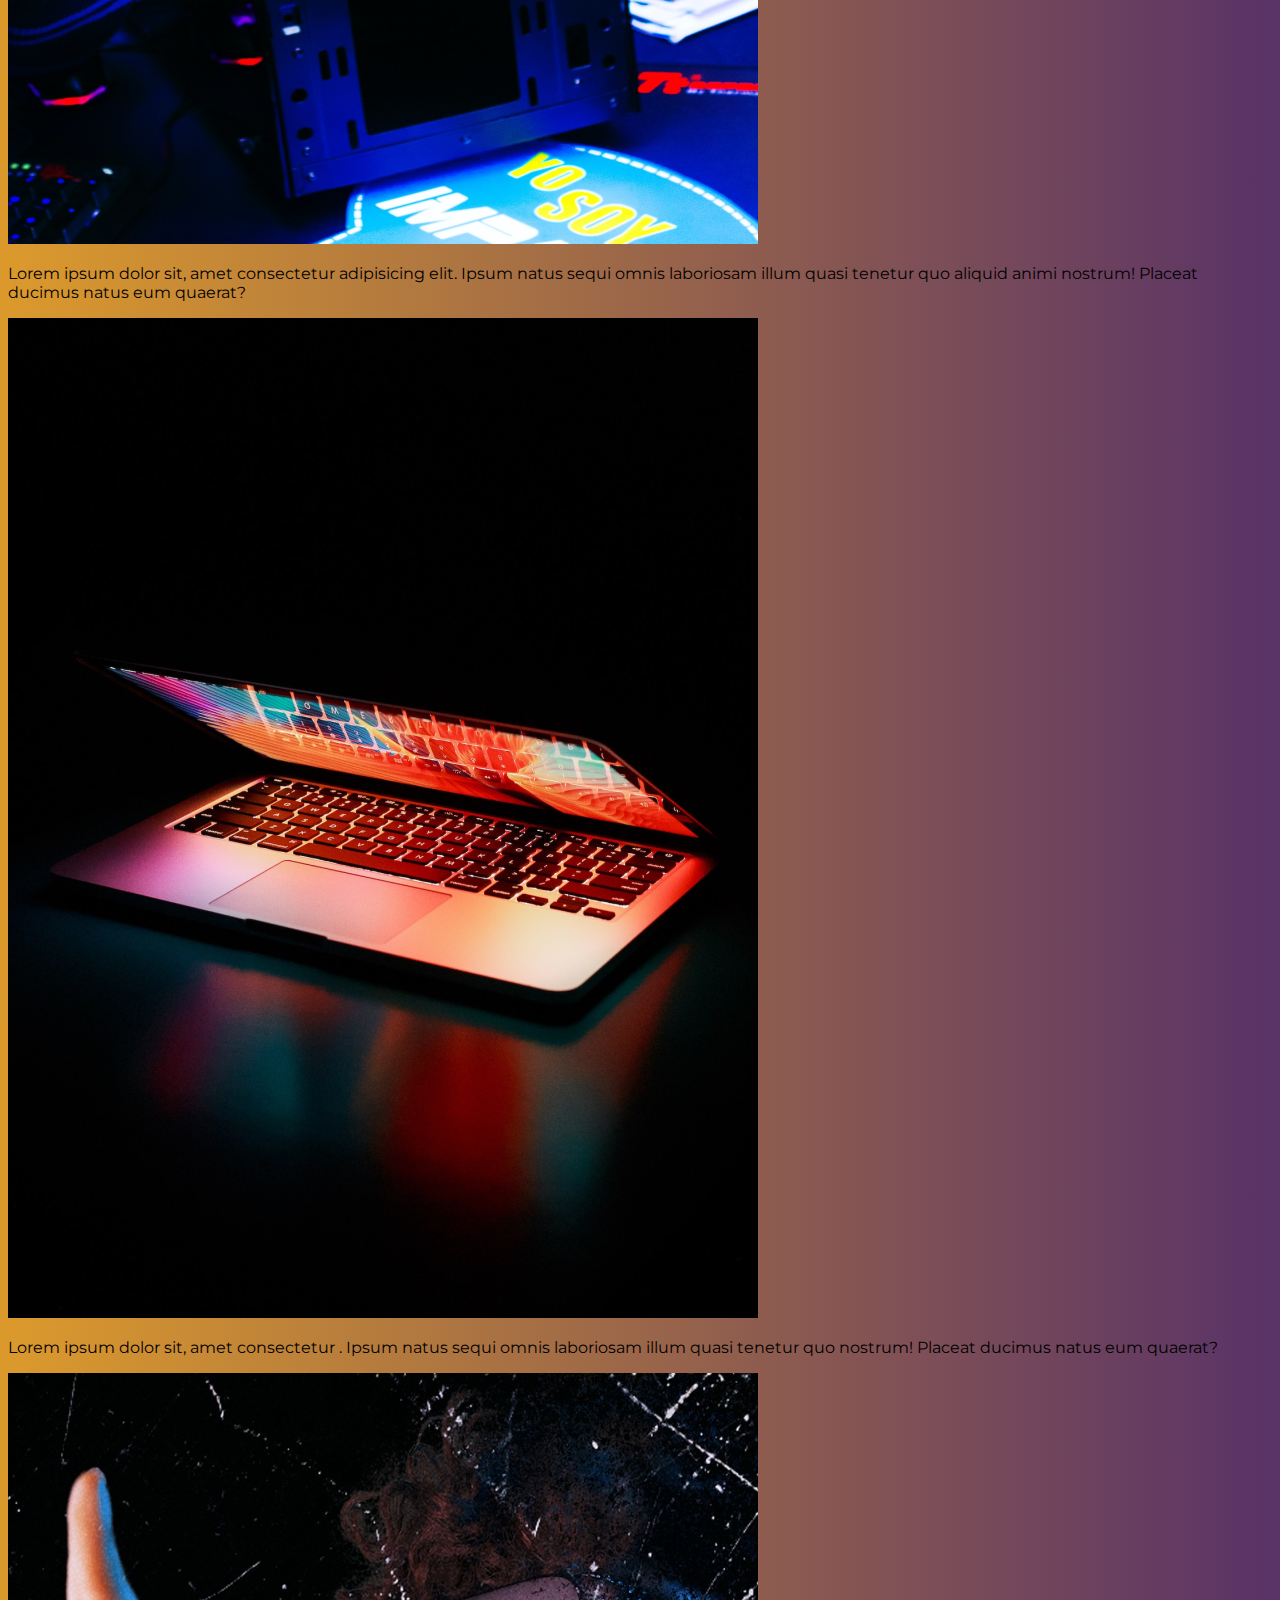
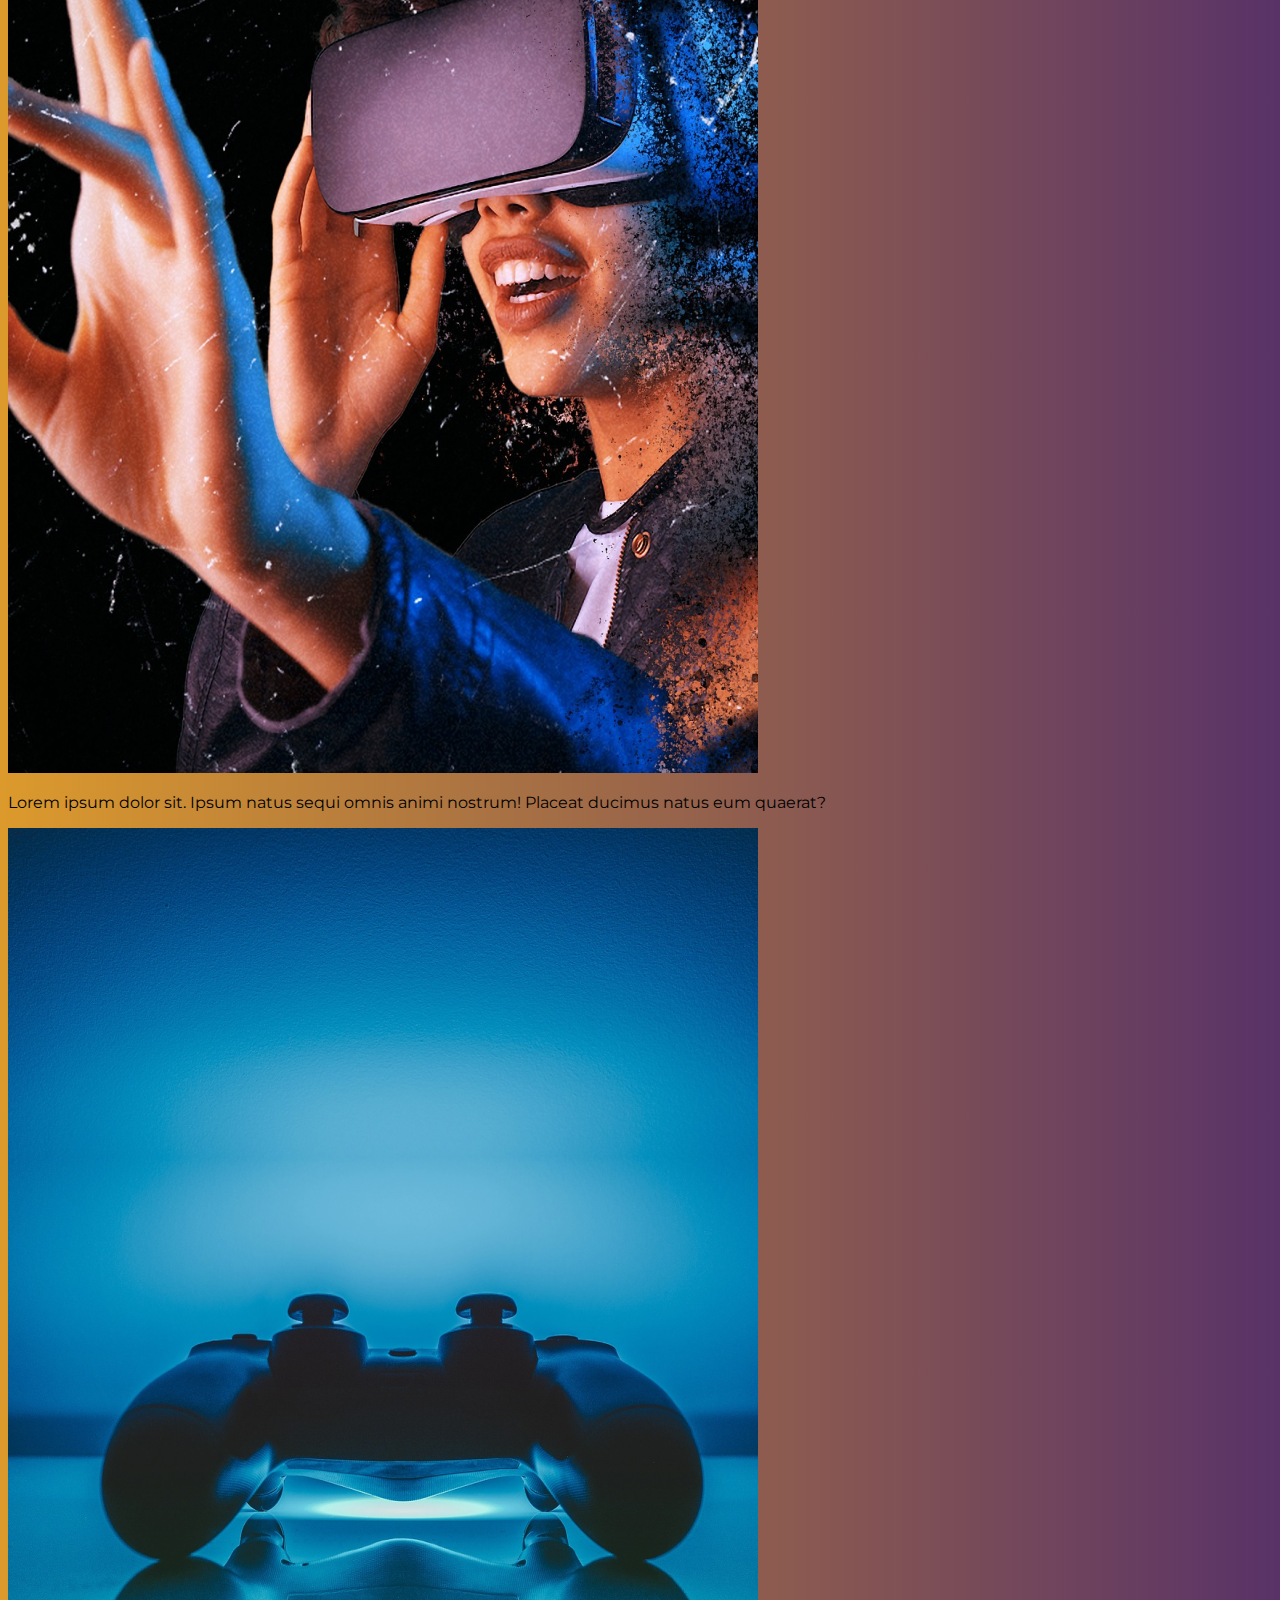
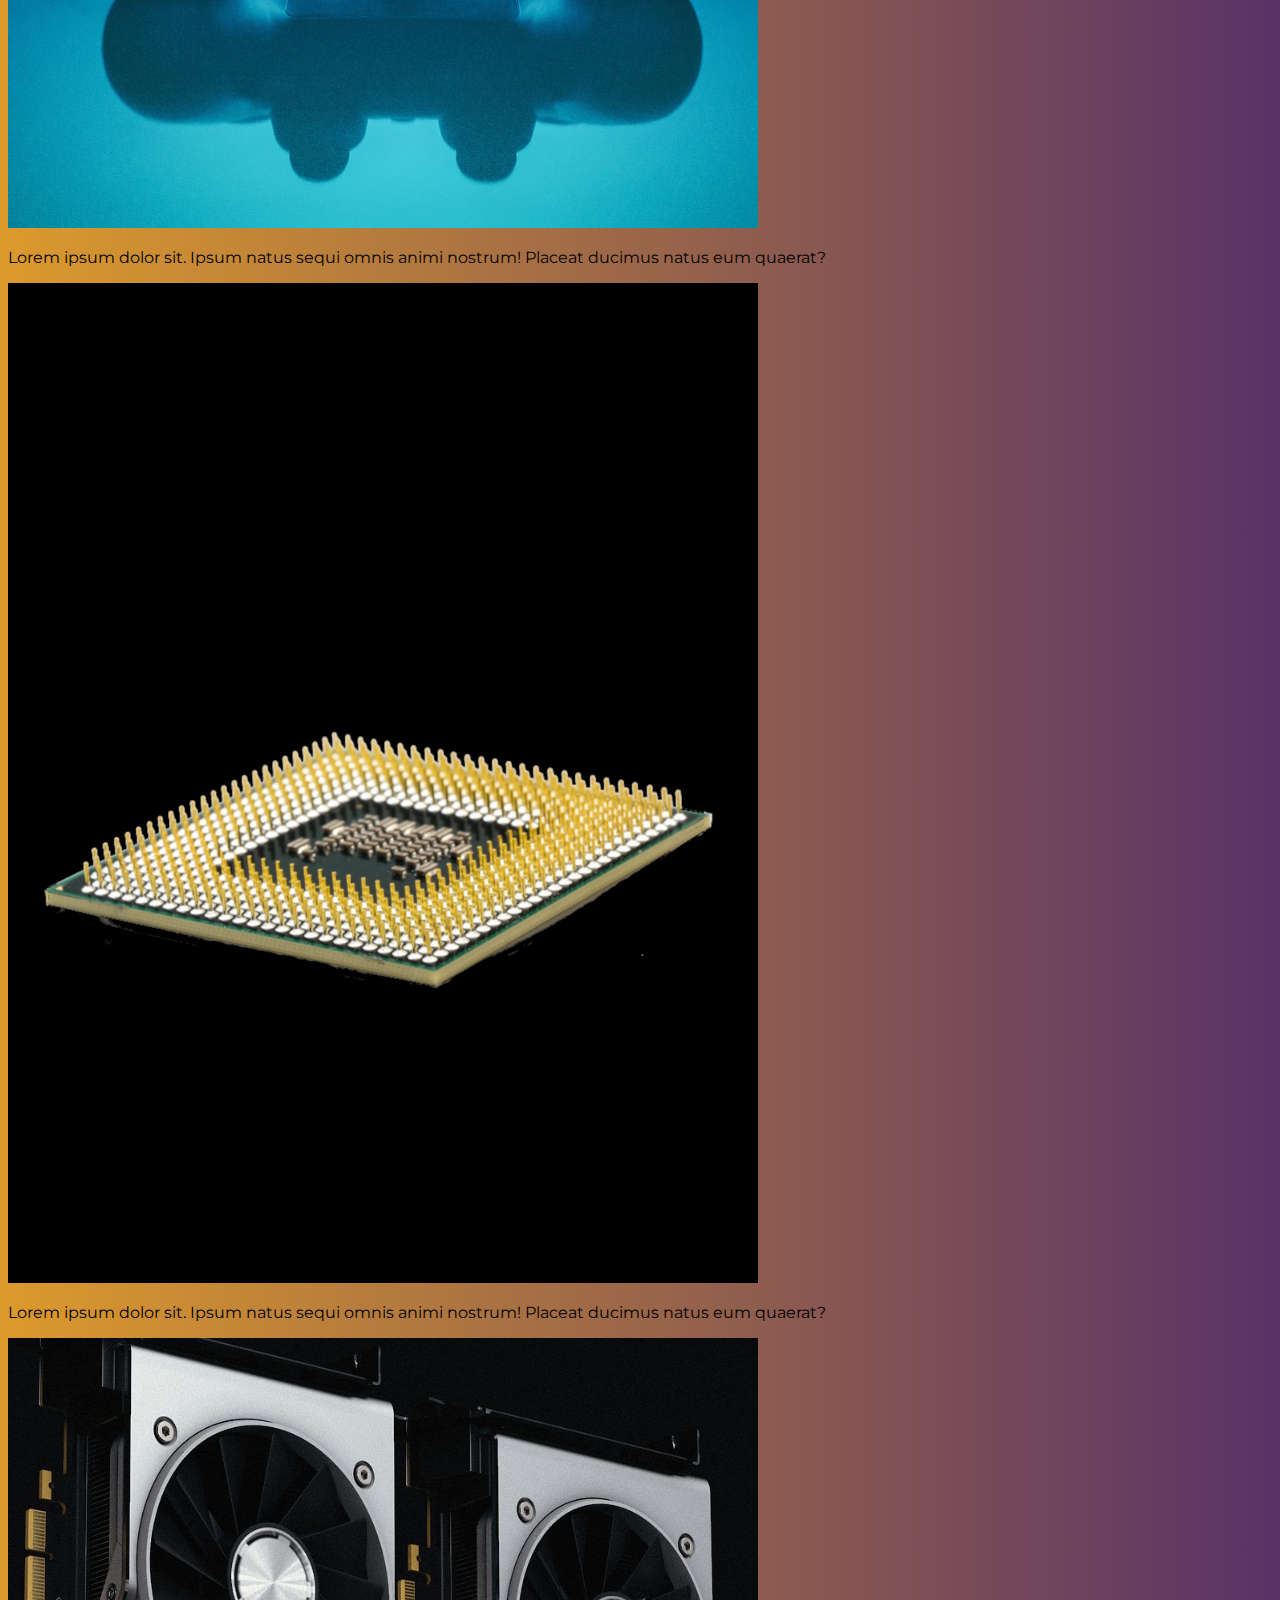
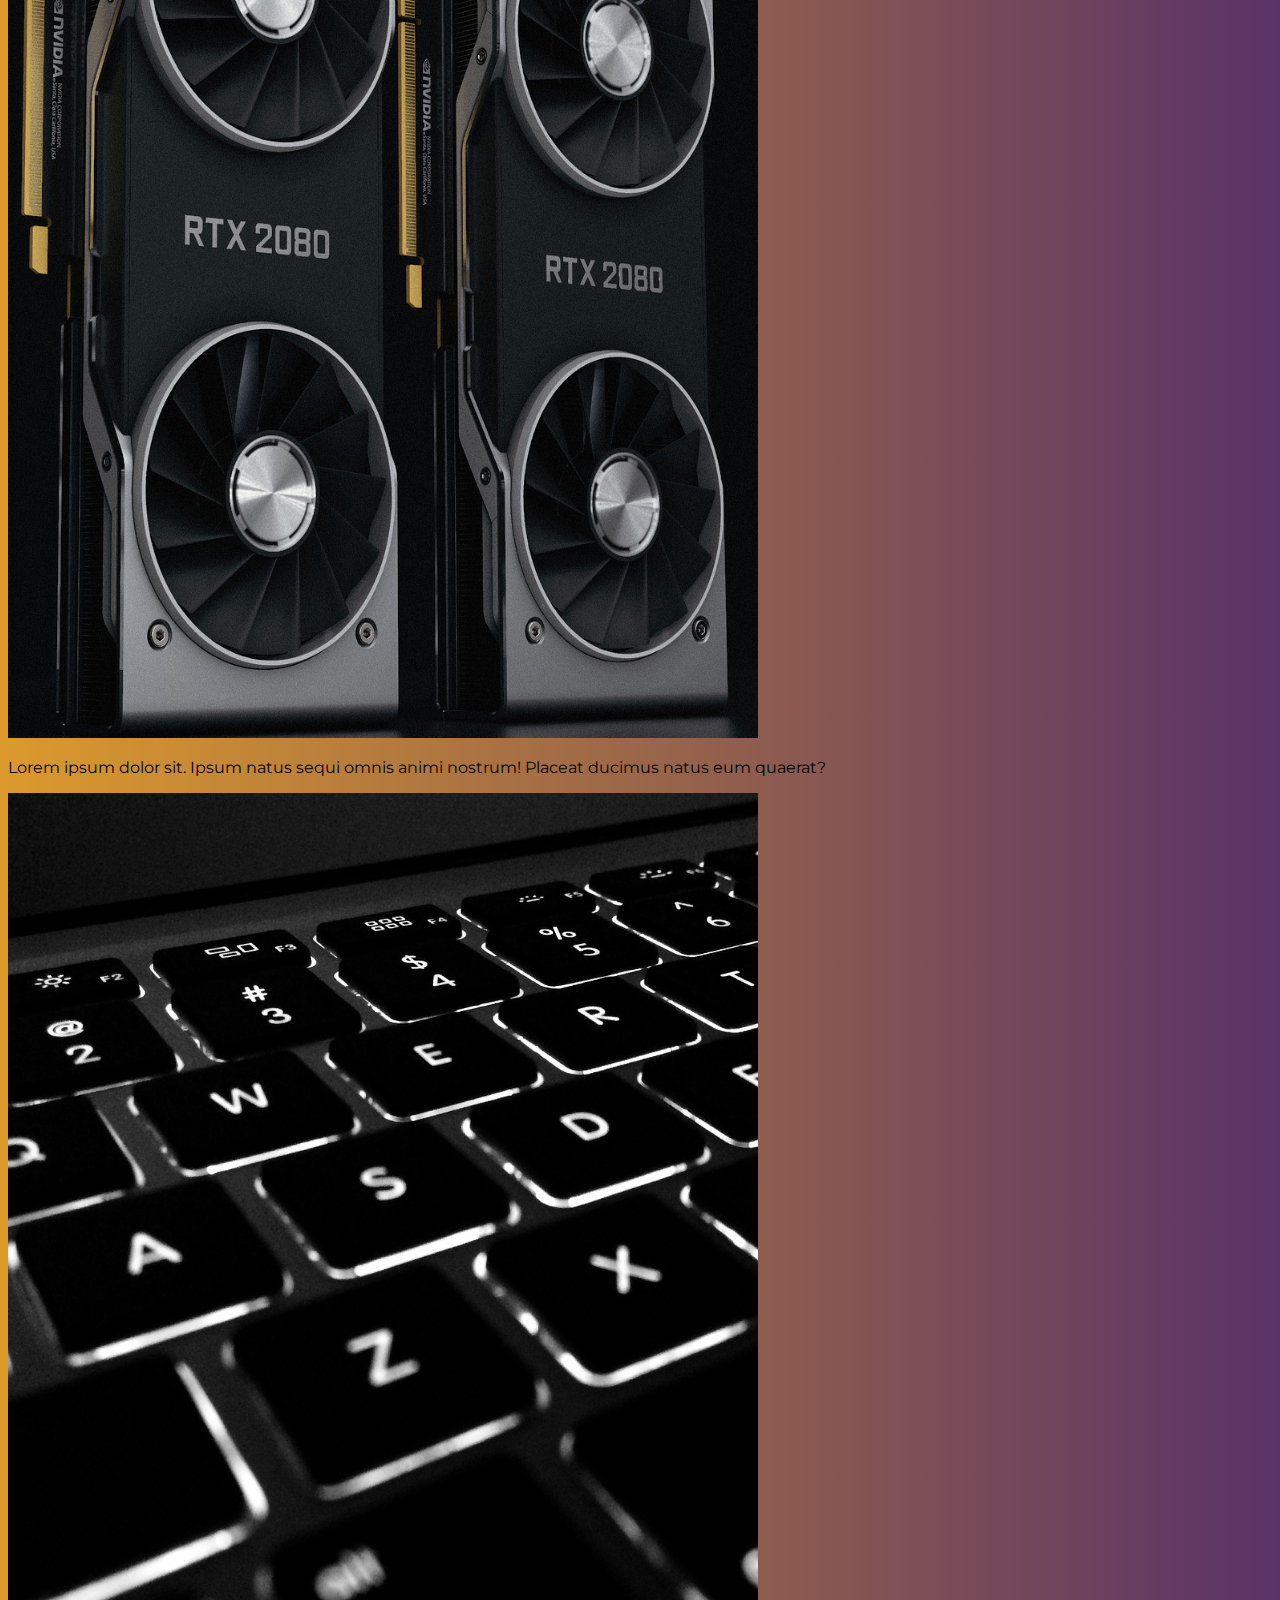
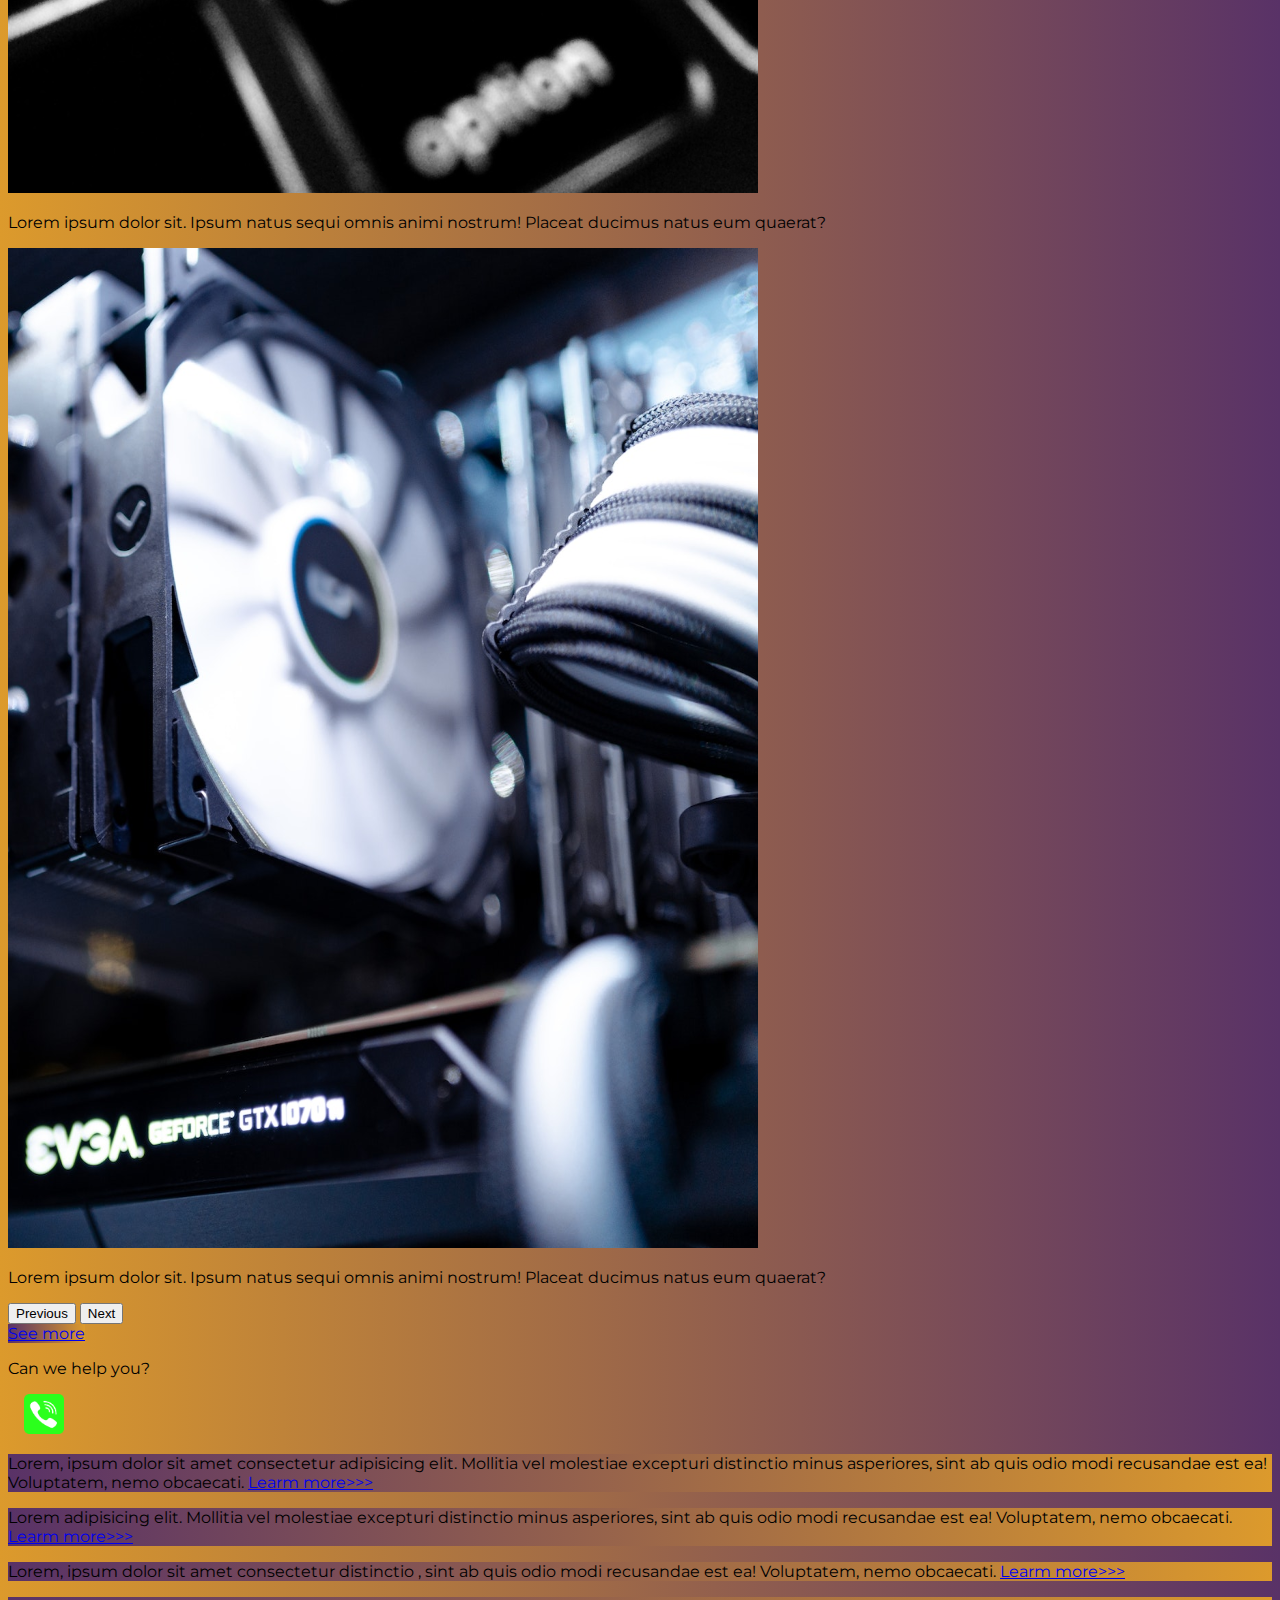
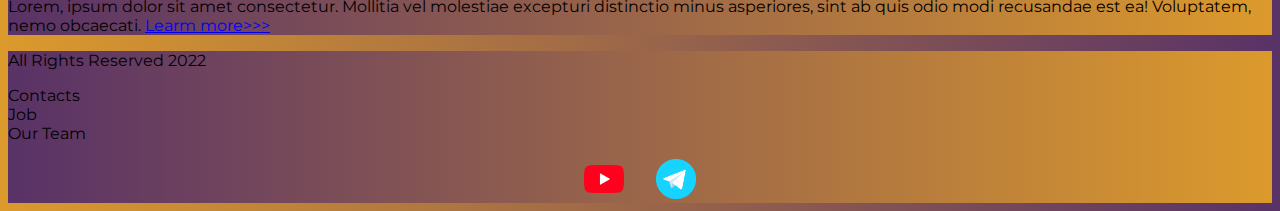
==== commit 883b85ed: "Update index.html" ====
--- a/index.html
+++ b/index.html
@@ -232,21 +232,21 @@
 
                 <div class="col-lg-3 col-md-12">
                     <div class="row px-3">
-                        <div class="col-lg-12 sidebar my-4">
+                        <div class="col-lg-12 sidebar my-4 pt-3">
                             <p>Lorem, ipsum dolor sit amet consectetur adipisicing elit. Mollitia vel molestiae
                                 excepturi distinctio minus asperiores, sint ab quis odio modi recusandae est ea!
                                 Voluptatem, nemo obcaecati. <a href="#">Learm more>>></a></p>
                         </div>
-                        <div class="col-lg-12 sidebar my-4">
+                        <div class="col-lg-12 sidebar my-4 pt-3">
                             <p>Lorem adipisicing elit. Mollitia vel molestiae excepturi distinctio minus asperiores,
                                 sint ab quis odio modi recusandae est ea! Voluptatem, nemo obcaecati. <a href="#">Learm
                                     more>>></a></p>
                         </div>
-                        <div class="col-lg-12 sidebar my-4">
+                        <div class="col-lg-12 sidebar my-4 pt-3">
                             <p>Lorem, ipsum dolor sit amet consectetur distinctio , sint ab quis odio modi recusandae
                                 est ea! Voluptatem, nemo obcaecati. <a href="#">Learm more>>></a></p>
                         </div>
-                        <div class="col-lg-12 sidebar my-4">
+                        <div class="col-lg-12 sidebar my-4 pt-3">
                             <p>Lorem, ipsum dolor sit amet consectetur. Mollitia vel molestiae excepturi distinctio
                                 minus asperiores, sint ab quis odio modi recusandae est ea! Voluptatem, nemo obcaecati.
                                 <a href="#">Learm more>>></a>
@@ -259,7 +259,7 @@
         </div>
     </section>
 
-    <footer class="mt-4" id="footer">
+    <footer class="mt-4 pt-3" id="footer">
         <div class="container-fluid">
             <div class="row">
 
@@ -284,4 +284,4 @@
         crossorigin="anonymous"></script>
 </body>
 
-</html>+</html>
--- a/source/styles/mycss.css
+++ b/source/styles/mycss.css
@@ -1,12 +1,12 @@
-@import url('https://fonts.googleapis.com/css2?family=Michroma&display=swap');
+@import url('https://fonts.googleapis.com/css2?family=Montserrat&display=swap');
 
 body {
-    font-family: 'Michroma', sans-serif;
+    font-family: 'Montserrat', sans-serif;
     background: linear-gradient(90deg, #DC9A2C 0%, #593267 100%);
 }
 
 p {
-    color: aquamarine;
+    color: black;
 }
 
 .nav-link {
--- a/source/styles/bgvideo.css
+++ b/source/styles/bgvideo.css
@@ -1,3 +1,5 @@
+@import url('https://fonts.googleapis.com/css2?family=Michroma&display=swap');
+
 .bgvideo {
     height: 70vh;
     width: 100%;
@@ -18,6 +20,7 @@
 }
 
 .video-text {
+    font-family: 'Michroma', sans-serif;
     color: aquamarine;
     z-index: 2;
 }
